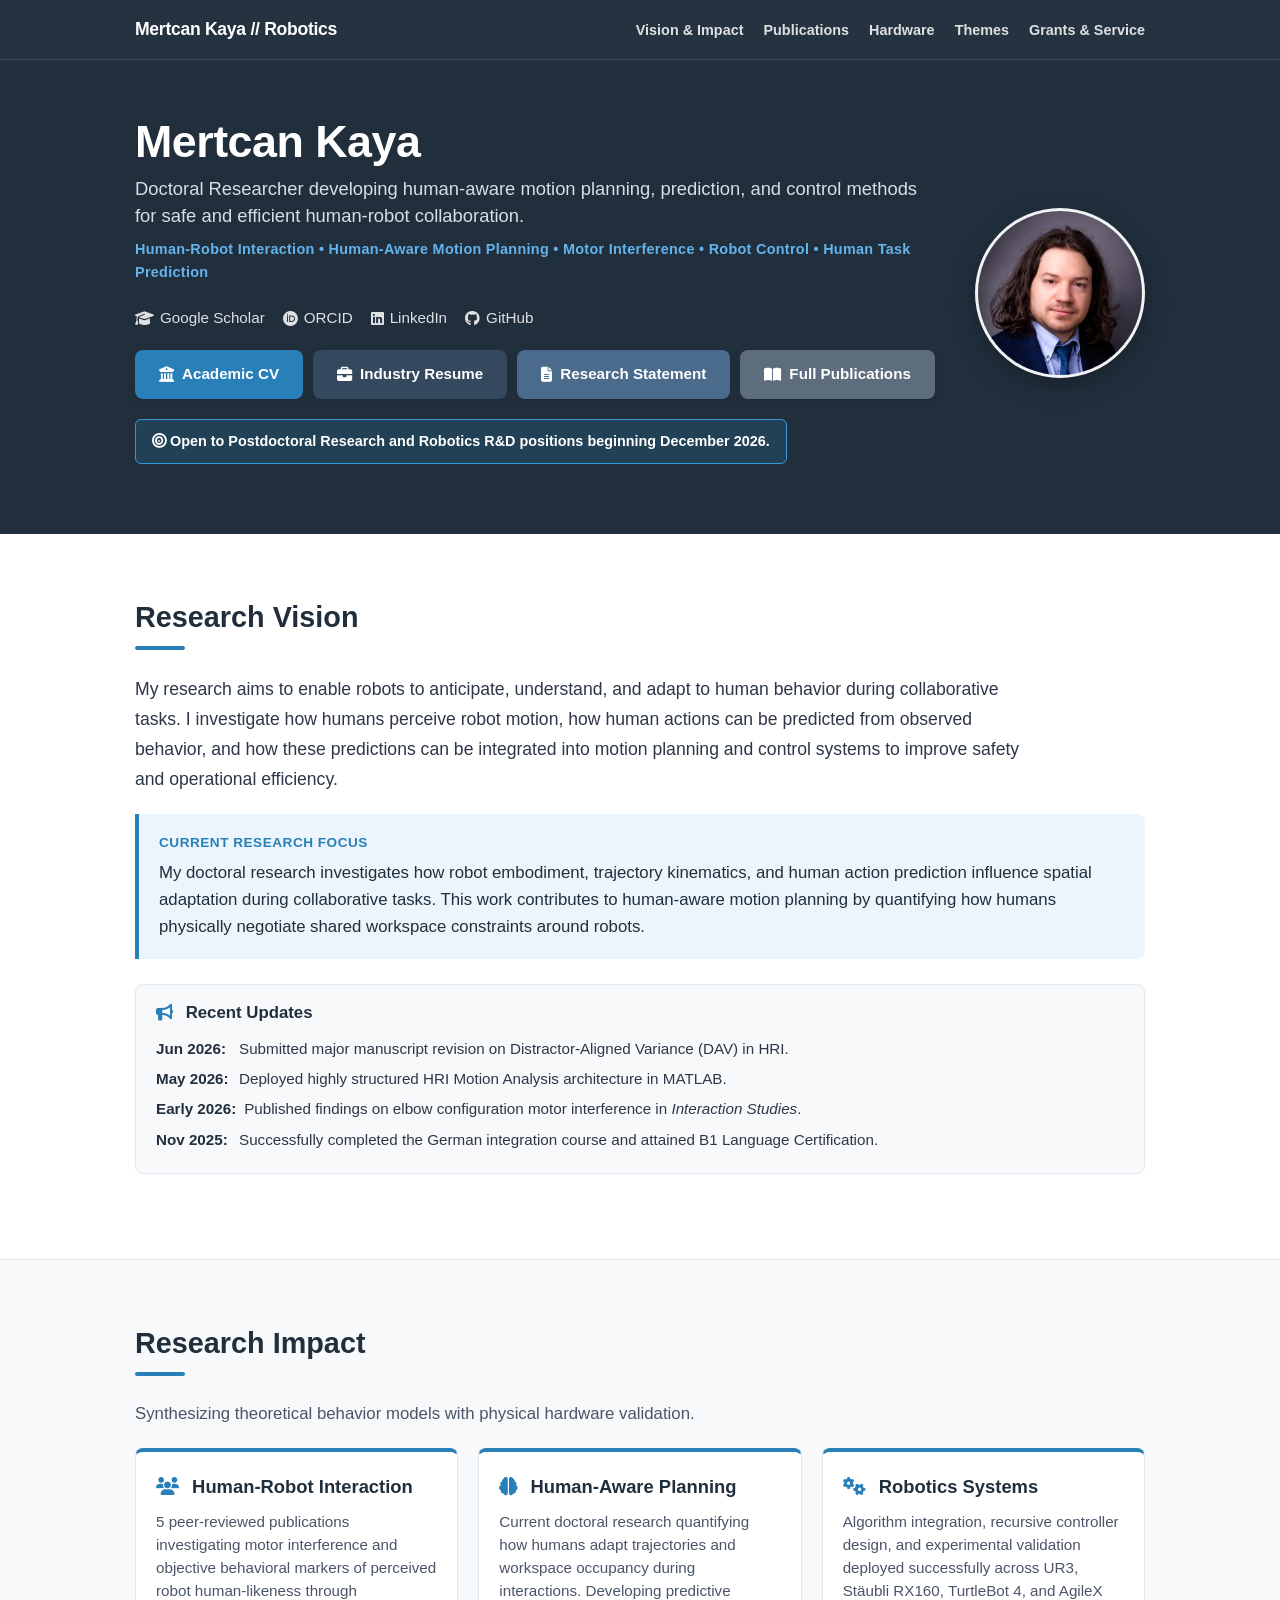
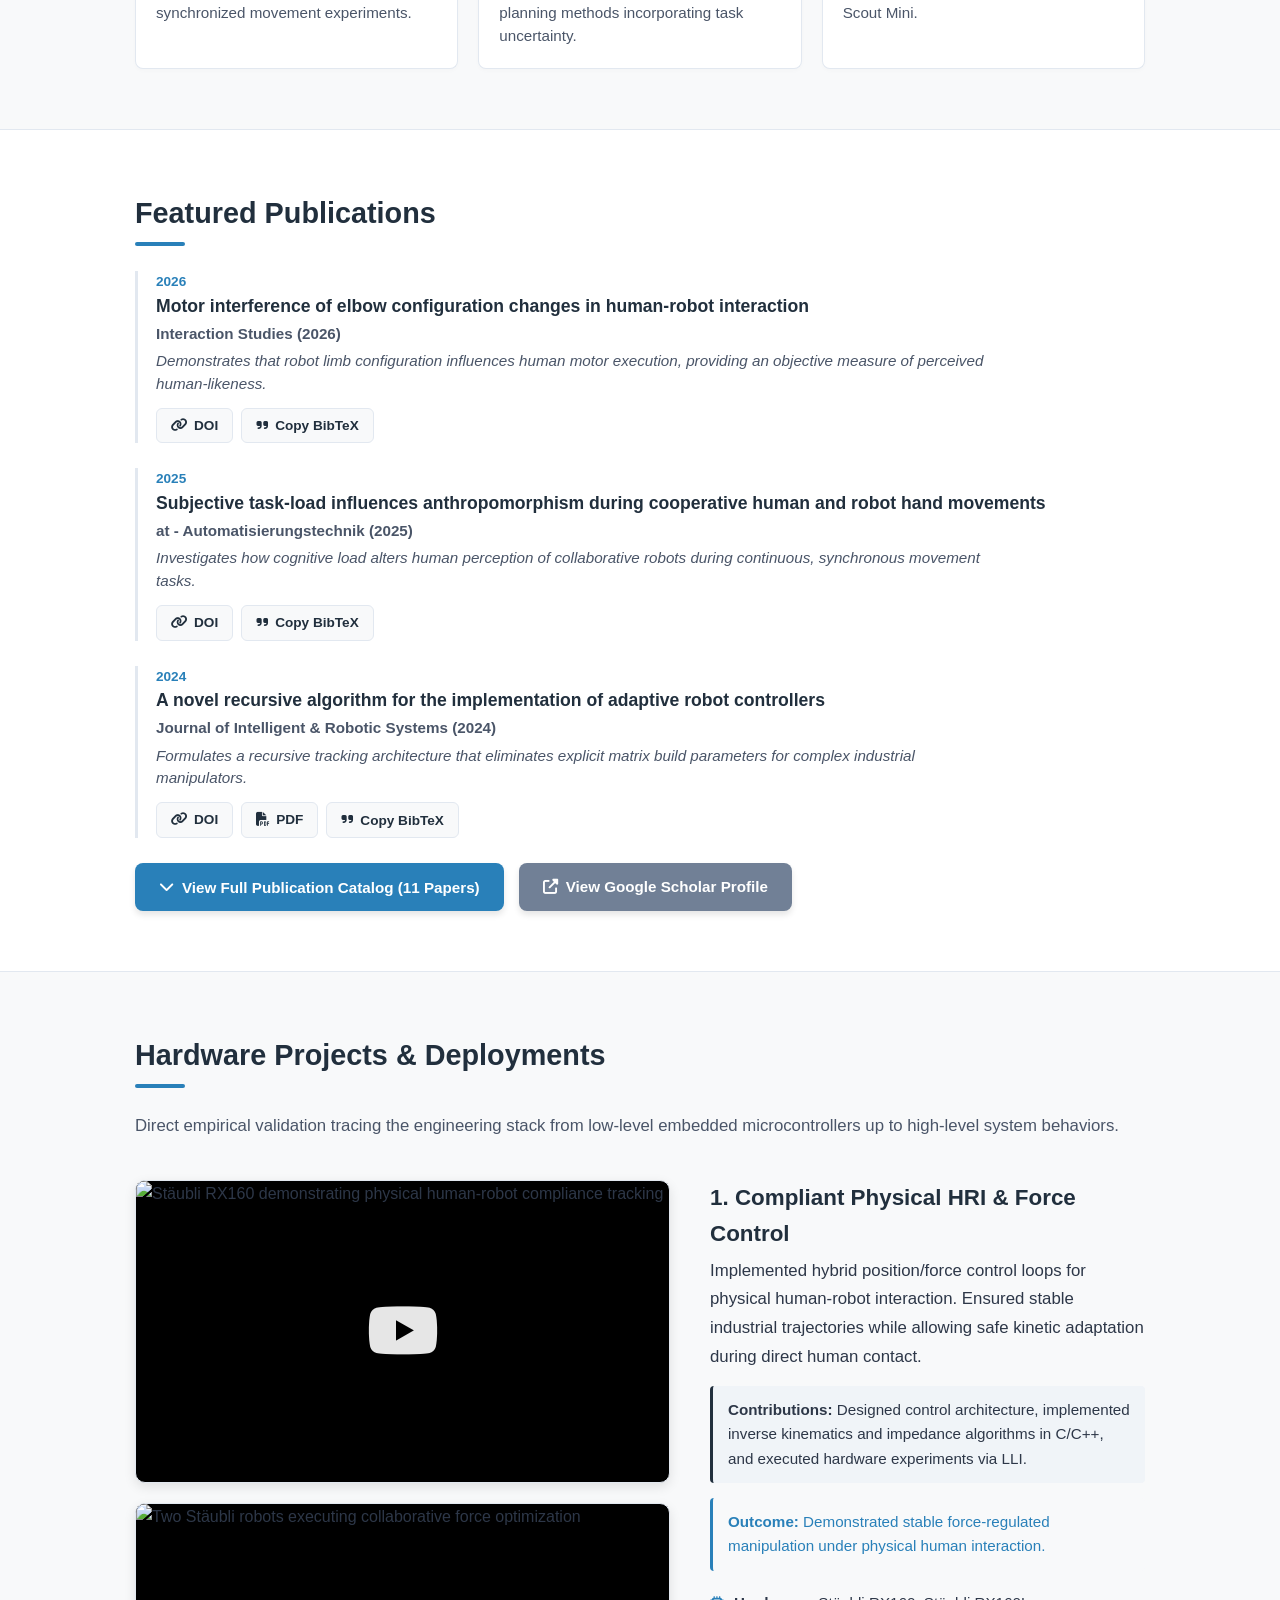
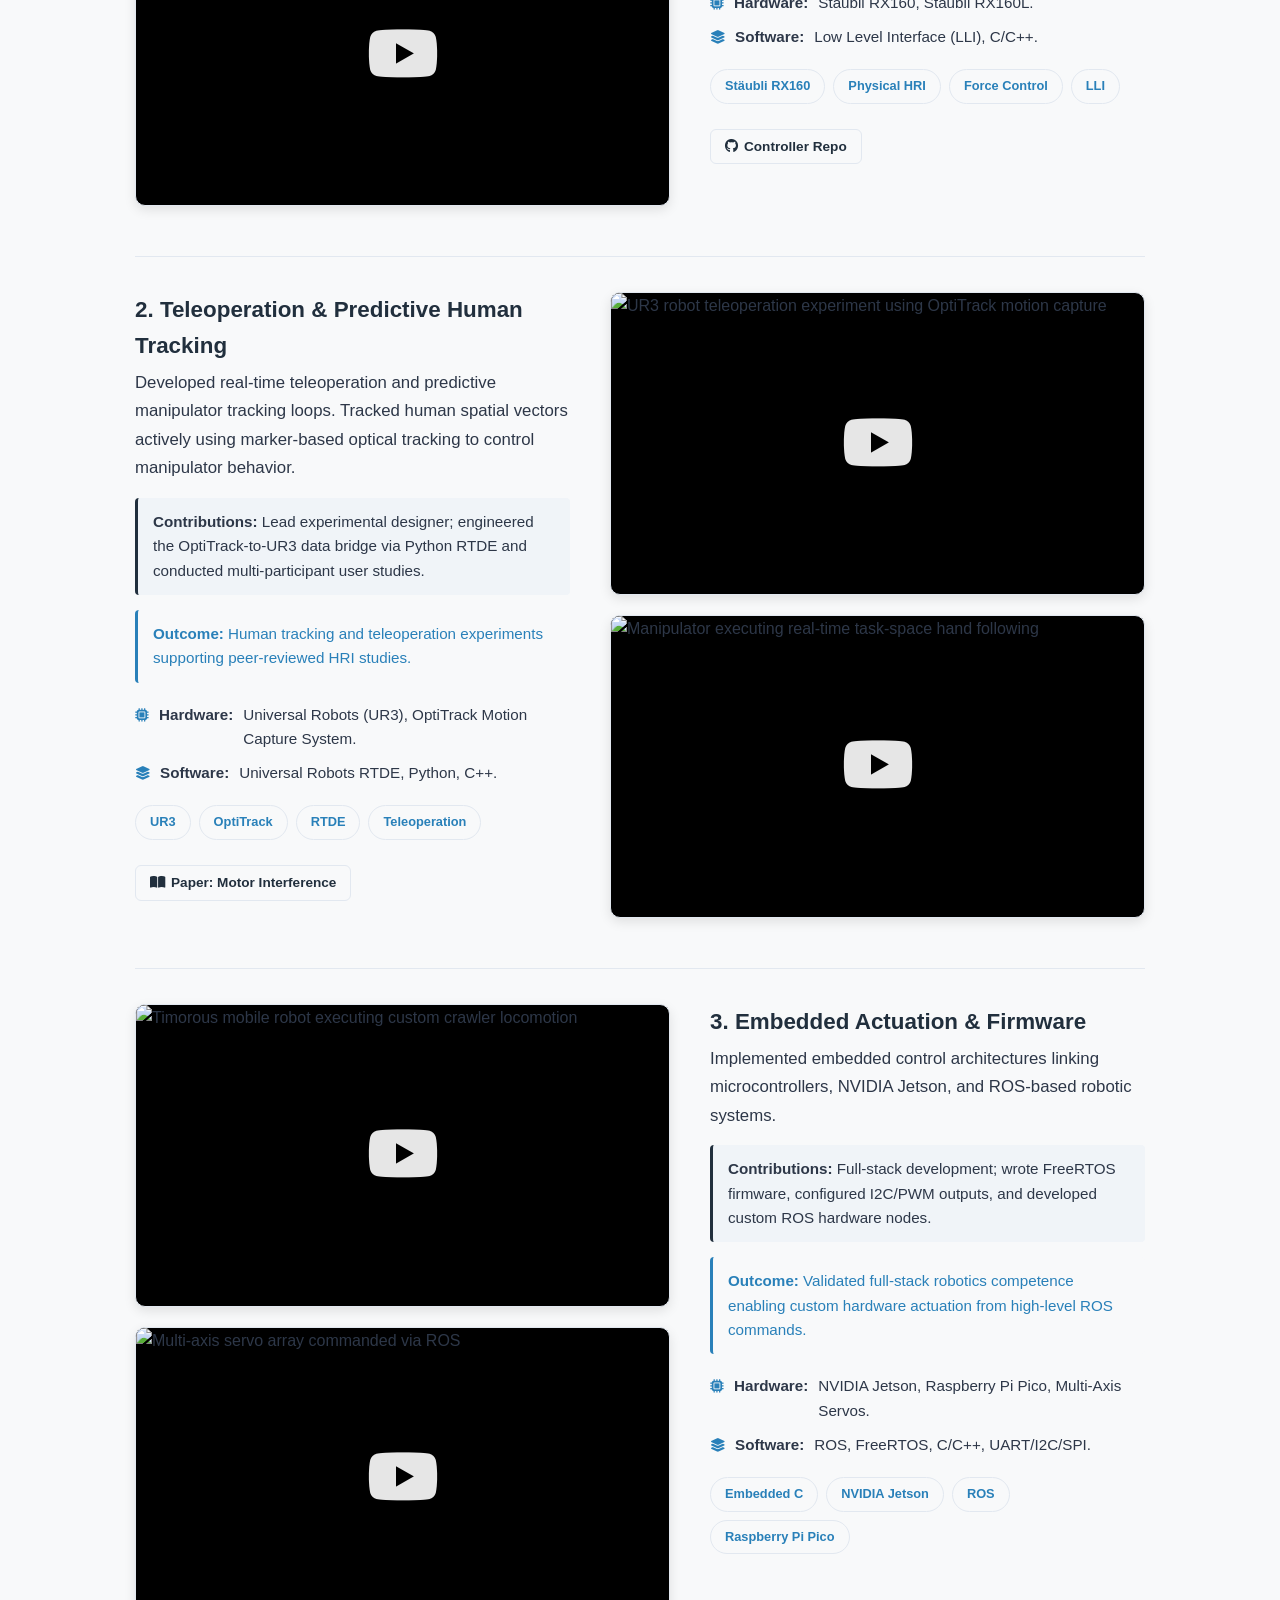
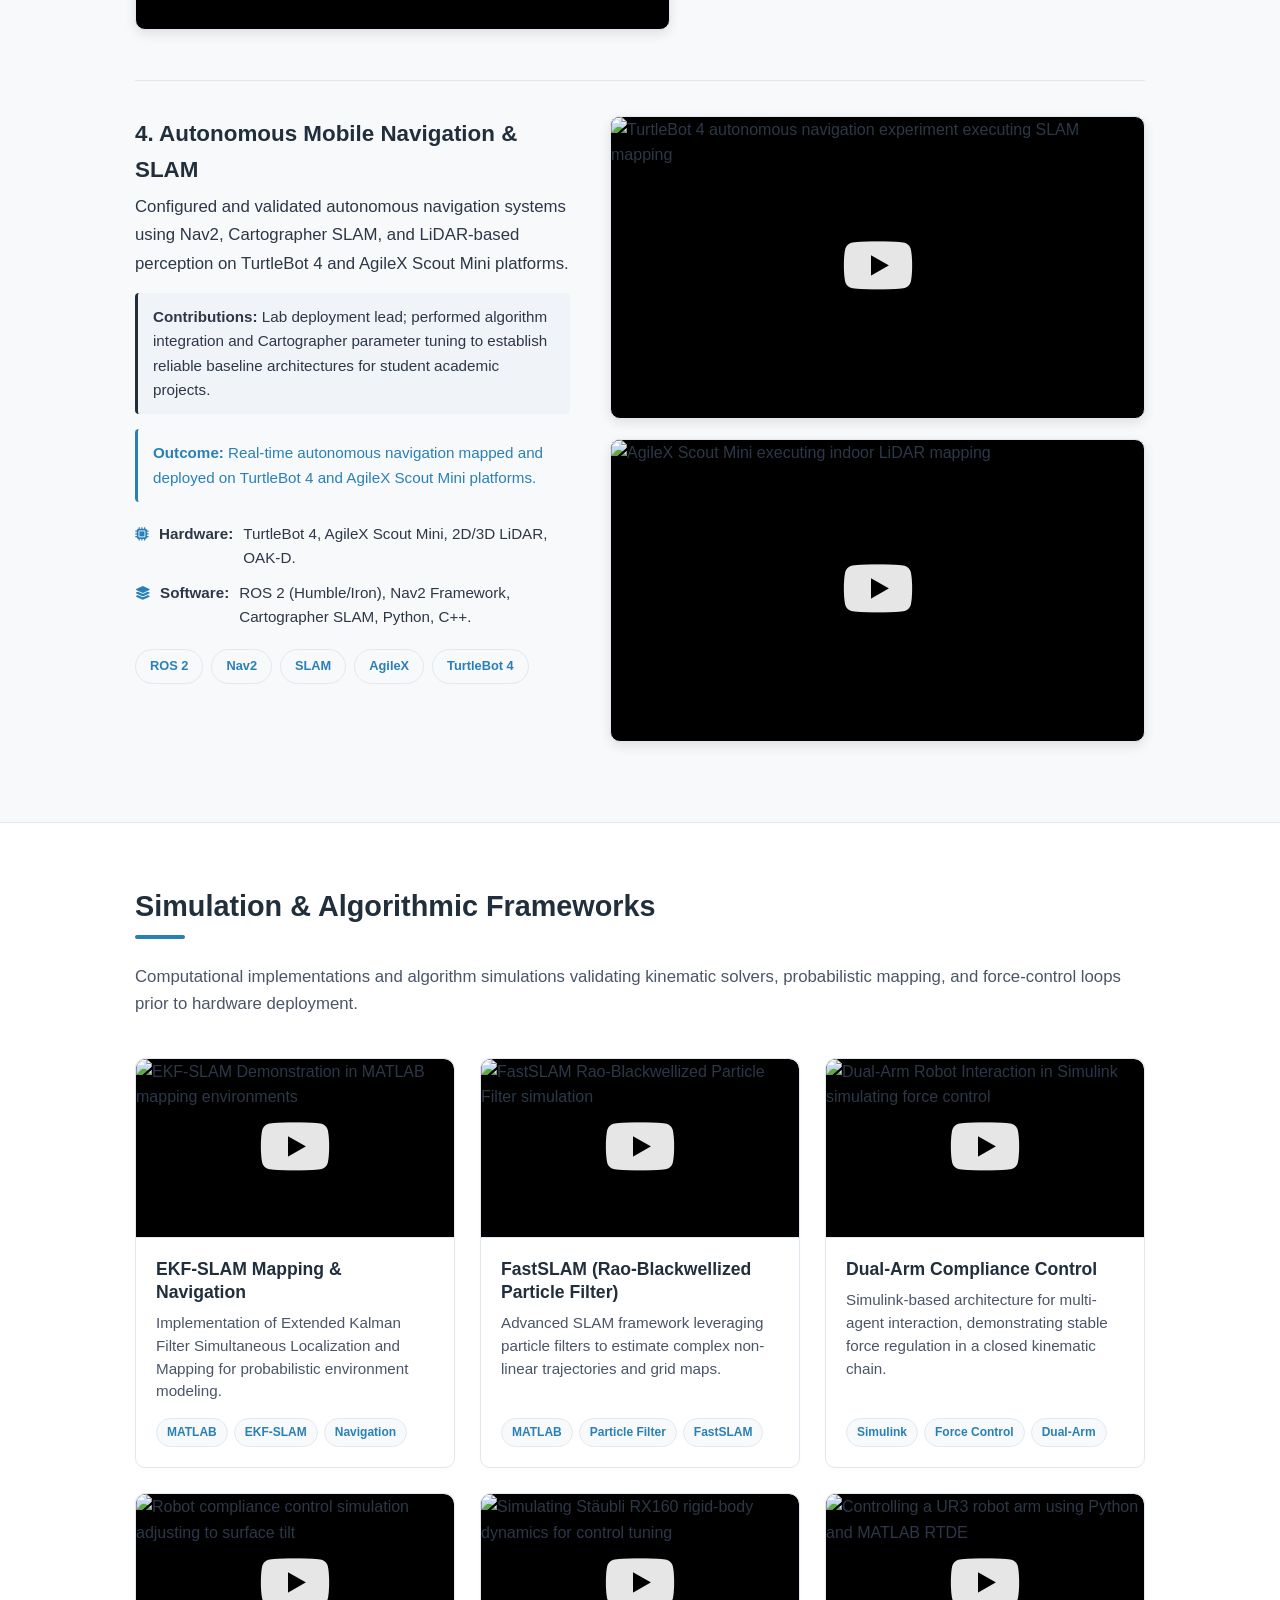
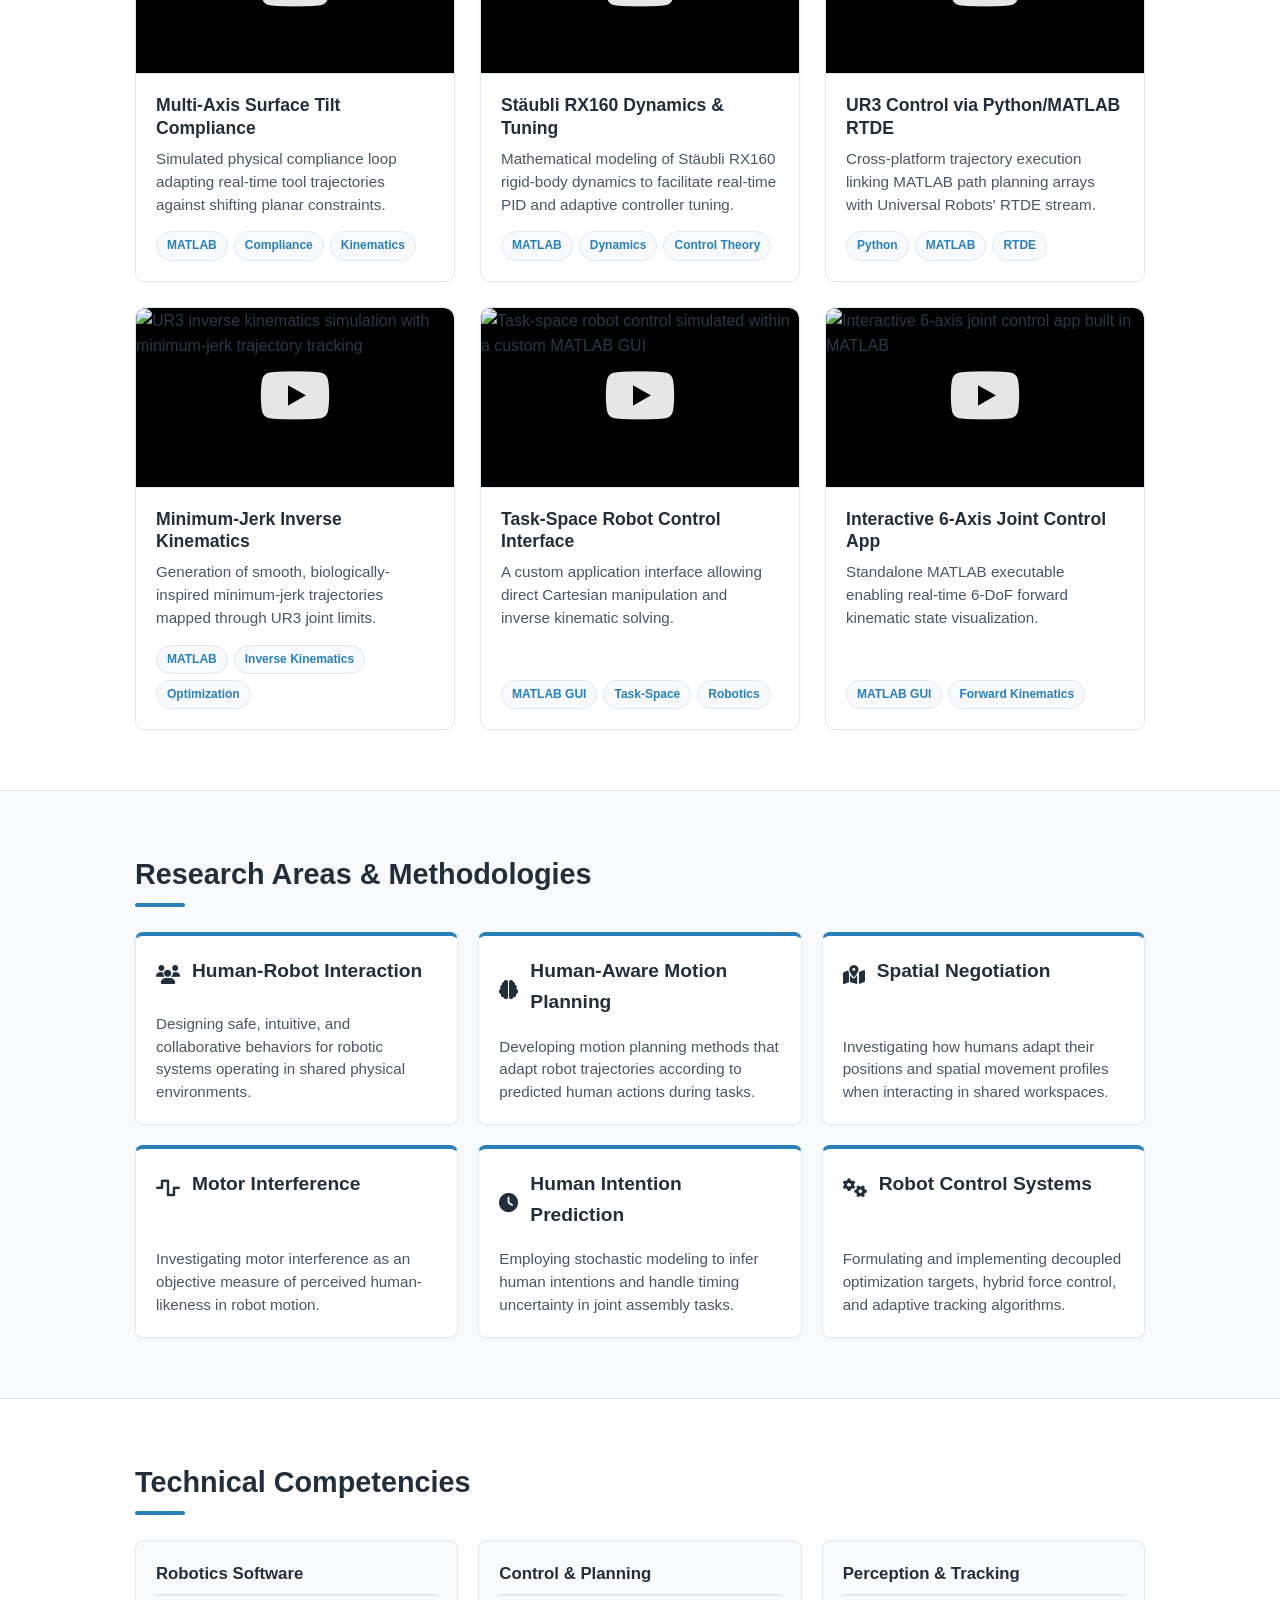
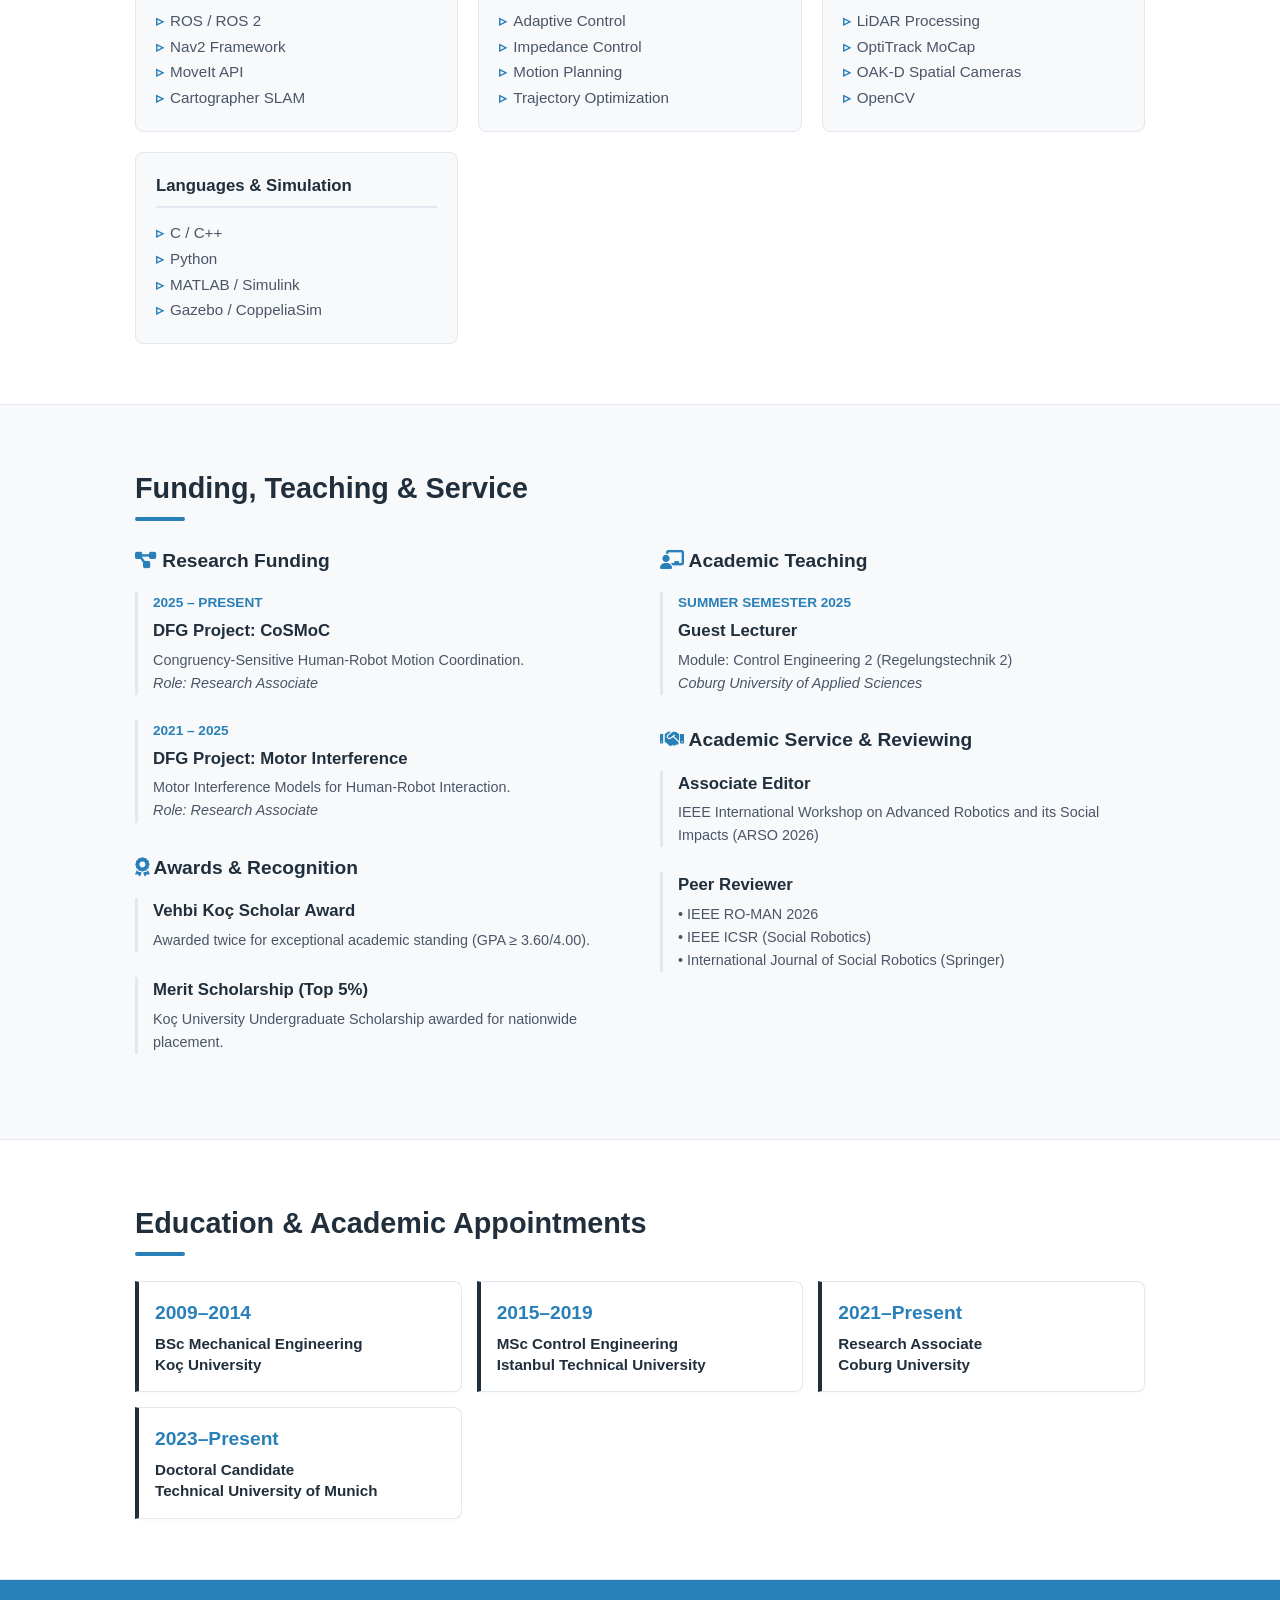
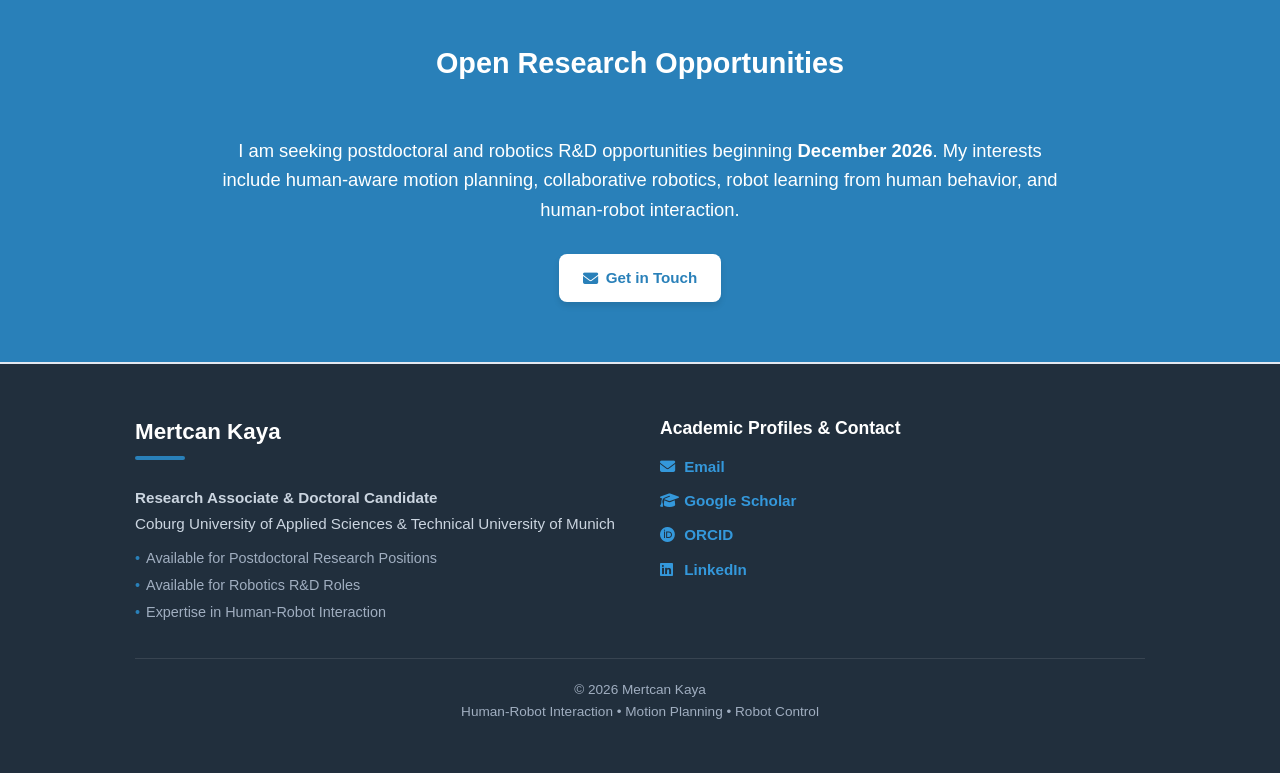
==== index.html @ 664bb94a "Clean up index.html by removing comments Removed unnecessary comments and improved clarity in the HT" ====
<!DOCTYPE html>
<html lang="en">
<head>
    <meta charset="UTF-8">
    <meta name="viewport" content="width=device-width, initial-scale=1.0">
    <title>Mertcan Kaya | Human-Robot Interaction & Robotics Researcher</title>
    
    <meta name="description" content="Mertcan Kaya - Doctoral Researcher specializing in human-aware motion planning, control systems, and Human-Robot Interaction (HRI).">
    <meta name="keywords" content="Human Robot Interaction, Human-Aware Motion Planning, Robotics, Motion Planning, Motor Interference, Robot Control, ROS, Human Task Prediction, NVIDIA Jetson">
    <meta name="author" content="Mertcan Kaya">
    <link rel="canonical" href="https://mertcan-kaya.github.io/">

    <meta property="og:type" content="website">
    <meta property="og:url" content="https://mertcan-kaya.github.io/">
    <meta property="og:title" content="Mertcan Kaya | Human-Robot Interaction & Robotics Researcher">
    <meta property="og:description" content="Doctoral Researcher developing human-aware motion planning, prediction, and control methods for safe and efficient human-robot collaboration.">
    <meta property="og:image" content="https://mertcan-kaya.github.io/profile.jpg">

    <script type="application/ld+json">
    {
      "@context": "https://schema.org",
      "@type": "Person",
      "name": "Mertcan Kaya",
      "jobTitle": "Research Associate & Doctoral Candidate",
      "worksFor": {
        "@type": "CollegeOrUniversity",
        "name": "Coburg University of Applied Sciences"
      },
      "alumniOf": [
        {
          "@type": "CollegeOrUniversity",
          "name": "Technical University of Munich"
        },
        {
          "@type": "CollegeOrUniversity",
          "name": "Istanbul Technical University"
        },
        {
          "@type": "CollegeOrUniversity",
          "name": "Koç University"
        }
      ],
      "knowsAbout": [
        "Human-Robot Interaction",
        "Motion Planning",
        "Robot Control",
        "ROS",
        "Human Intention Prediction",
        "Motor Interference",
        "Embedded Systems"
      ],
      "sameAs": [
        "https://scholar.google.com/citations?user=cU3jkSAAAAAJ",
        "https://orcid.org/0000-0002-3174-9394",
        "https://github.com/mertcan-kaya",
        "https://linkedin.com/in/mertcankaya/"
      ]
    }
    </script>

    <link rel="icon" href="data:image/svg+xml,<svg xmlns=%22http://www.w3.org/2000/svg%22 viewBox=%220 0 100 100%22><text y=%22.9em%22 font-size=%2280%22>🤖</text></svg>">
    <link rel="stylesheet" href="https://cdnjs.cloudflare.com/ajax/libs/font-awesome/6.4.0/css/all.min.css">
    
    <style>
        :root {
            --techslate: #212F3D;      
            --textgray: #2D3748;       
            --linkblue: #2980B9;       
            --lightbg: #F8F9FA;        
            --ytred: #CC0000;          
            --bordergray: #E2E8F0;     
        }

        * { box-sizing: border-box; margin: 0; padding: 0; }
        html { scroll-behavior: smooth; scroll-padding-top: 80px; }
        body { font-family: -apple-system, BlinkMacSystemFont, "Segoe UI", Roboto, Helvetica, Arial, sans-serif; color: var(--textgray); line-height: 1.6; background-color: #FFFFFF; padding-top: 60px; }
        a { color: var(--linkblue); text-decoration: none; transition: color 0.2s; }
        a:hover { color: var(--techslate); }

        /* --- Sticky Navigation & Mobile Menu --- */
        .navbar { position: fixed; top: 0; left: 0; width: 100%; height: 60px; background-color: rgba(33, 47, 61, 0.98); z-index: 1000; border-bottom: 1px solid rgba(255,255,255,0.1); }
        .nav-container { max-width: 1050px; margin: 0 auto; height: 100%; display: flex; justify-content: space-between; align-items: center; padding: 0 20px; }
        .nav-brand { color: #FFFFFF; font-weight: 700; font-size: 1.1rem; letter-spacing: -0.3px; transition: opacity 0.2s; }
        .nav-brand:hover { opacity: 0.8; }
        
        .nav-links { display: flex; gap: 20px; list-style: none; }
        .nav-links a { color: rgba(255,255,255,0.85); font-size: 0.9rem; font-weight: 600; }
        .nav-links a:hover { color: #FFFFFF; }
        .menu-toggle { display: none; color: #FFFFFF; font-size: 1.5rem; cursor: pointer; background: none; border: none; }
        
        /* --- Layout Containers --- */
        .container { max-width: 1050px; margin: 0 auto; padding: 0 20px; }
        section { padding: 60px 0; border-bottom: 1px solid var(--bordergray); }
        .bg-light { background-color: var(--lightbg); }

        /* --- Hero Section & Banner --- */
        header { background-color: var(--techslate); color: #FFFFFF; padding: 55px 0; }
        .hero-layout { display: flex; align-items: center; justify-content: space-between; gap: 40px; }
        .hero-text { flex: 1; }
        .hero-text h1 { font-size: 2.8rem; font-weight: 800; margin: 0 0 6px 0; letter-spacing: -0.5px; line-height: 1.2; }
        .hero-text .subtitle { font-size: 1.15rem; opacity: 0.95; margin: 0 0 8px 0; font-weight: 400; color: #E2E8F0; line-height: 1.5; }
        .keyword-strip { font-size: 0.9rem; color: #63B3ED; font-weight: 600; margin-bottom: 22px; letter-spacing: 0.3px; }
        
        .hero-photo-container { flex-shrink: 0; margin: 0; }
        .hero-photo { width: 170px; height: 170px; border-radius: 50%; object-fit: cover; border: 3px solid rgba(255, 255, 255, 0.25); box-shadow: 0 8px 24px rgba(0,0,0,0.3); background-color: #ECEFF1; }
        
        .social-links { display: flex; gap: 18px; flex-wrap: wrap; margin: 0 0 20px 0; }
        .social-links a { color: #FFFFFF; font-size: 0.95rem; display: inline-flex; align-items: center; gap: 6px; opacity: 0.85; transition: opacity 0.2s, transform 0.2s; }
        .social-links a:hover { opacity: 1; color: #3498DB; transform: translateY(-2px); }
        .cta-banner { background-color: rgba(41, 128, 185, 0.2); border: 1px solid #3498DB; color: #FFFFFF; padding: 10px 16px; border-radius: 6px; display: inline-block; font-weight: 600; font-size: 0.9rem; margin-bottom: 15px; }
        .btn-group { margin: 12px 0 20px 0; display: flex; gap: 10px; flex-wrap: wrap; }

        /* --- Section Headings --- */
        h2 { font-size: 1.8rem; color: var(--techslate); margin-bottom: 25px; position: relative; padding-bottom: 10px; font-weight: 800; }
        h2::after { content: ''; position: absolute; left: 0; bottom: 0; width: 50px; height: 4px; background-color: var(--linkblue); border-radius: 2px; }
        h3 { font-size: 1.2rem; color: var(--techslate); font-weight: 700; margin-bottom: 8px; }

        /* --- Research Vision & Impact --- */
        .vision-text { font-size: 1.1rem; color: var(--textgray); line-height: 1.7; margin-bottom: 20px; max-width: 900px; }
        .focus-block { background-color: #EBF5FB; border-left: 4px solid var(--linkblue); padding: 18px 20px; border-radius: 0 8px 8px 0; margin-bottom: 25px; font-size: 1.05rem; color: var(--techslate); line-height: 1.6; }
        .focus-block strong { color: var(--linkblue); font-weight: 800; display: block; margin-bottom: 6px; text-transform: uppercase; font-size: 0.85rem; letter-spacing: 0.5px; }
        
        .news-ticker { background-color: var(--lightbg); border: 1px solid var(--bordergray); padding: 15px 20px; border-radius: 8px; margin-bottom: 25px; }
        .news-ticker h3 { font-size: 1.05rem; margin-bottom: 10px; color: var(--techslate); }
        .news-ticker ul { list-style: none; font-size: 0.95rem; color: var(--textgray); }
        .news-ticker li { margin-bottom: 6px; display: flex; gap: 8px; }
        .news-ticker li strong { color: var(--techslate); min-width: 75px; flex-shrink: 0; }

        /* --- Impact Grid --- */
        .contrib-grid { display: grid; grid-template-columns: repeat(auto-fit, minmax(300px, 1fr)); gap: 20px; margin-top: 15px; }
        .contrib-card { background: #FFFFFF; border: 1px solid var(--bordergray); border-radius: 8px; padding: 20px; box-shadow: 0 2px 4px rgba(0,0,0,0.02); display: flex; flex-direction: column; border-top: 4px solid var(--linkblue); transition: transform 0.2s, box-shadow 0.2s; }
        .contrib-card:hover { transform: translateY(-4px); box-shadow: 0 8px 16px rgba(0,0,0,0.06); }
        .contrib-card h3 { font-size: 1.15rem; color: var(--techslate); font-weight: 700; margin-bottom: 10px; }
        .contrib-card p { font-size: 0.95rem; color: #4A5568; line-height: 1.5; }

        /* --- Publications --- */
        .pub-list { list-style: none; margin-bottom: 20px; }
        .pub-item { margin-bottom: 25px; padding-left: 18px; border-left: 3px solid var(--bordergray); transition: border-color 0.2s; }
        .pub-item:hover { border-left-color: var(--linkblue); }
        .pub-year { font-size: 0.85rem; color: var(--linkblue); font-weight: 700; margin-bottom: 2px; }
        .pub-title { font-weight: 700; font-size: 1.1rem; color: var(--techslate); margin-bottom: 4px; line-height: 1.3; }
        .pub-venue { font-size: 0.95rem; color: #4A5568; font-weight: 600; margin-bottom: 4px; }
        .pub-summary { font-size: 0.95rem; color: #4A5568; font-style: italic; margin-bottom: 12px; line-height: 1.5; max-width: 850px; }
        .pub-actions { display: flex; gap: 8px; flex-wrap: wrap; }
        @keyframes fadeInDown { from { opacity: 0; transform: translateY(-10px); } to { opacity: 1; transform: translateY(0); } }
        .drawer-anim { animation: fadeInDown 0.4s ease-out forwards; }

        /* --- Hardware Projects --- */
        .project-block { display: flex; flex-wrap: wrap; gap: 40px; margin-bottom: 35px; }
        .project-info { flex: 1 1 400px; }
        .project-media { flex: 1 1 500px; }
        .project-objective { font-size: 1.05rem; margin-bottom: 15px; color: var(--textgray); line-height: 1.7; }
        .project-role { font-size: 0.95rem; background-color: #F0F4F8; padding: 12px 15px; border-left: 3px solid var(--techslate); border-radius: 4px; margin-bottom: 15px; color: var(--textgray); }
        .project-outcome { font-size: 0.95rem; font-weight: 500; color: var(--linkblue); background-color: var(--lightbg); padding: 12px 15px; border-left: 3px solid var(--linkblue); border-radius: 4px; margin-bottom: 20px; }
        
        .spec-list { list-style: none; margin-bottom: 20px; }
        .spec-list li { font-size: 0.95rem; margin-bottom: 10px; display: flex; align-items: baseline; gap: 10px; }
        .spec-list li i { color: var(--linkblue); font-size: 0.85rem; padding-top: 4px; }
        .tech-tags { display: flex; flex-wrap: wrap; gap: 8px; margin-bottom: 25px; }
        .tech-tags span { background: var(--lightbg); color: var(--linkblue); font-size: 0.8rem; font-weight: 700; padding: 6px 14px; border-radius: 20px; border: 1px solid var(--bordergray); }

        .video-container { position: relative; padding-bottom: 56.25%; height: 0; overflow: hidden; background: #000; cursor: pointer; border-radius: 10px; box-shadow: 0 4px 12px rgba(0,0,0,0.1); border: 1px solid var(--bordergray); margin-bottom: 20px; transition: transform 0.2s, box-shadow 0.2s; }
        .video-container:hover { transform: translateY(-4px); box-shadow: 0 8px 24px rgba(0,0,0,0.15); }
        .video-container iframe, .video-container img { position: absolute; top: 0; left: 0; width: 100%; height: 100%; border: 0; object-fit: cover; }
        .play-overlay-btn { position: absolute; top: 50%; left: 50%; transform: translate(-50%, -50%); font-size: 4rem; color: rgba(255, 255, 255, 0.9); z-index: 2; pointer-events: none; text-shadow: 0 4px 12px rgba(0,0,0,0.4); transition: transform 0.2s, color 0.2s; }
        .video-container:hover .play-overlay-btn { color: var(--ytred); transform: translate(-50%, -50%) scale(1.1); }

        /* --- Sim Grid --- */
        .sim-grid { display: grid; grid-template-columns: repeat(auto-fit, minmax(300px, 1fr)); gap: 25px; margin-top: 20px; }
        .sim-card { background: #FFFFFF; border: 1px solid var(--bordergray); border-radius: 10px; overflow: hidden; box-shadow: 0 2px 4px rgba(0,0,0,0.02); display: flex; flex-direction: column; transition: transform 0.2s, box-shadow 0.2s; }
        .sim-card:hover { transform: translateY(-4px); box-shadow: 0 8px 16px rgba(0,0,0,0.06); }
        .sim-card .video-container { margin-bottom: 0; border-radius: 10px 10px 0 0; border: none; border-bottom: 1px solid var(--bordergray); box-shadow: none; }
        .sim-card .video-container iframe { border-radius: 10px 10px 0 0; }
        .sim-content { padding: 20px; flex-grow: 1; display: flex; flex-direction: column; }
        .sim-content h3 { font-size: 1.1rem; color: var(--techslate); margin-bottom: 8px; line-height: 1.3; font-weight: 700; }
        .sim-content p { font-size: 0.95rem; color: #4A5568; line-height: 1.5; margin-bottom: 15px; flex-grow: 1; }
        .sim-tags { display: flex; flex-wrap: wrap; gap: 6px; list-style: none; margin-top: auto; }
        .sim-tags li { background: var(--lightbg); color: var(--linkblue); font-size: 0.75rem; font-weight: 700; padding: 4px 10px; border-radius: 20px; border: 1px solid var(--bordergray); }

        /* --- Research Themes Grid --- */
        .repo-grid { display: grid; grid-template-columns: repeat(auto-fit, minmax(300px, 1fr)); gap: 20px; margin-top: 20px; }
        .repo-card { background: #FFFFFF; border: 1px solid var(--bordergray); border-radius: 8px; padding: 20px; box-shadow: 0 2px 4px rgba(0,0,0,0.02); display: flex; flex-direction: column; justify-content: space-between; border-top: 4px solid var(--linkblue); transition: transform 0.2s, box-shadow 0.2s; }
        .repo-card:hover { transform: translateY(-4px); box-shadow: 0 8px 16px rgba(0,0,0,0.06); }
        .repo-header { display: flex; align-items: center; gap: 12px; margin-bottom: 10px; }
        .repo-header i { font-size: 1.2rem; color: var(--techslate); }
        .repo-description { font-size: 0.95rem; color: #4A5568; line-height: 1.5; }

        /* --- Education & Appointments Timeline --- */
        .timeline-grid { display: grid; grid-template-columns: repeat(auto-fit, minmax(250px, 1fr)); gap: 15px; margin-top: 20px; }
        .timeline-card { background: #FFFFFF; border: 1px solid var(--bordergray); border-left: 4px solid var(--techslate); padding: 16px; border-radius: 0 8px 8px 0; box-shadow: 0 2px 4px rgba(0,0,0,0.02); transition: border-color 0.2s; }
        .timeline-card:hover { border-left-color: var(--linkblue); }
        .timeline-year { font-size: 1.2rem; font-weight: 800; color: var(--linkblue); margin-bottom: 4px; }
        .timeline-title { font-size: 0.95rem; font-weight: 600; color: var(--techslate); line-height: 1.4; }

        /* --- Technical Skills Matrix --- */
        .skills-grid { display: grid; grid-template-columns: repeat(auto-fit, minmax(240px, 1fr)); gap: 20px; margin-top: 20px; }
        .skills-category { background: var(--lightbg); padding: 20px; border-radius: 8px; border: 1px solid var(--bordergray); }
        .skills-category h3 { font-size: 1.05rem; color: var(--techslate); margin-bottom: 12px; border-bottom: 2px solid var(--bordergray); padding-bottom: 6px; }
        .skills-category ul { list-style: none; font-size: 0.95rem; color: #4A5568; line-height: 1.7; }
        .skills-category ul li::before { content: '▹'; color: var(--linkblue); margin-right: 6px; font-weight: bold; }

        /* --- Academic Block Elements (Funding/Awards) --- */
        .academic-block { margin-bottom: 25px; padding-left: 15px; border-left: 3px solid var(--bordergray); }
        .academic-block-title { font-weight: 700; color: var(--techslate); font-size: 1.05rem; }
        .academic-block-meta { font-size: 0.85rem; color: var(--linkblue); font-weight: 700; margin-bottom: 4px; text-transform: uppercase; }
        .academic-block-desc { font-size: 0.9rem; color: #4A5568; margin-top: 4px; }

        /* --- Buttons --- */
        .btn-small { font-size: 0.85rem; padding: 6px 14px; background: var(--lightbg); color: var(--techslate); border: 1px solid var(--bordergray); border-radius: 6px; font-weight: 600; cursor: pointer; transition: all 0.2s; display: inline-flex; align-items: center; gap: 6px; }
        .btn-small:hover { background: var(--bordergray); transform: translateY(-2px); box-shadow: 0 2px 4px rgba(0,0,0,0.05); }

        .btn { display: inline-flex; align-items: center; gap: 8px; padding: 12px 24px; background-color: var(--techslate); color: #FFFFFF; font-weight: 600; border-radius: 8px; font-size: 0.95rem; border: none; cursor: pointer; transition: all 0.2s; box-shadow: 0 4px 6px rgba(0,0,0,0.1); }
        .btn:hover { background-color: var(--linkblue); color: #FFFFFF; transform: translateY(-2px); box-shadow: 0 6px 12px rgba(0,0,0,0.15); }
        .btn-secondary { background-color: #718096; }

        /* --- Call to Action & Footer --- */
        #opportunities { background-color: var(--linkblue); color: #FFFFFF; text-align: center; padding: 60px 20px; }
        #opportunities h2 { color: #FFFFFF; font-weight: 800; }
        #opportunities h2::after { display: none; }
        
        footer { background: var(--techslate); padding: 50px 0; color: #FFFFFF; border-top: 1px solid var(--bordergray); }
        .contact-grid { display: grid; grid-template-columns: repeat(auto-fit, minmax(300px, 1fr)); gap: 40px; text-align: left; }
        .footer-text { font-size: 0.95rem; color: #CBD5E0; line-height: 1.7; }
        .footer-links a { color: #3498DB; display: block; margin-bottom: 10px; font-weight: 600; font-size: 0.95rem; transition: color 0.2s; }
        .footer-links a:hover { color: #FFFFFF; }
        .availability-list { list-style: none; margin-top: 10px; font-size: 0.9rem; color: #A0AEC0; }
        .availability-list li { margin-bottom: 4px; }
        .availability-list li::before { content: '•'; color: var(--linkblue); margin-right: 6px; }

        /* --- Responsive Viewport Logic --- */
        @media (max-width: 768px) {
            .hero-layout { flex-direction: column; text-align: center; gap: 25px; }
            .hero-photo-container { order: -1; } 
            .social-links, .btn-group { justify-content: center; }
            body { padding-top: 60px; }
            .menu-toggle { display: block; }
            .nav-links { display: none; flex-direction: column; position: absolute; top: 60px; left: 0; width: 100%; background-color: rgba(33, 47, 61, 0.98); padding: 15px 20px; gap: 15px; border-bottom: 1px solid rgba(255,255,255,0.1); box-shadow: 0 4px 12px rgba(0,0,0,0.1); }
            .nav-links.active { display: flex; }
            .pub-actions { justify-content: flex-start; }
        }
    </style>
</head>
<body>

    <nav class="navbar">
        <div class="nav-container">
            <div class="nav-brand">Mertcan Kaya // Robotics</div>
            <button class="menu-toggle" onclick="toggleMenu()" aria-label="Toggle navigation">
                <i class="fas fa-bars"></i>
            </button>
            <ul class="nav-links" id="navLinks">
                <li><a href="#vision" onclick="toggleMenu()">Vision & Impact</a></li>
                <li><a href="#publications" onclick="toggleMenu()">Publications</a></li>
                <li><a href="#demos" onclick="toggleMenu()">Hardware</a></li>
                <li><a href="#themes" onclick="toggleMenu()">Themes</a></li>
                <li><a href="#funding" onclick="toggleMenu()">Grants & Service</a></li>
            </ul>
        </div>
    </nav>

    <header>
        <div class="container">
            <div class="hero-layout">
                <div class="hero-text">
                    <h1>Mertcan Kaya</h1>
                    
                    <div class="subtitle">Doctoral Researcher developing human-aware motion planning, prediction, and control methods for safe and efficient human-robot collaboration.</div>
                    
                    <div class="keyword-strip">
                        Human-Robot Interaction &bull; Human-Aware Motion Planning &bull; Motor Interference &bull; Robot Control &bull; Human Task Prediction
                    </div>
                    
                    <div class="social-links">
                        <a href="https://scholar.google.com/citations?user=cU3jkSAAAAAJ" target="_blank" rel="noopener noreferrer"><i class="fas fa-graduation-cap"></i> Google Scholar</a>
                        <a href="https://orcid.org/0000-0002-3174-9394" target="_blank" rel="noopener noreferrer"><i class="fab fa-orcid"></i> ORCID</a>
                        <a href="https://linkedin.com/in/mertcankaya/" target="_blank" rel="noopener noreferrer"><i class="fab fa-linkedin"></i> LinkedIn</a>
                        <a href="https://github.com/mertcan-kaya" target="_blank" rel="noopener noreferrer"><i class="fab fa-github"></i> GitHub</a>
                    </div>

                    <div class="btn-group">
                        <a href="Mertcan_Kaya_Academic_CV.pdf" class="btn" style="background-color: var(--linkblue);" download><i class="fas fa-university"></i> Academic CV</a>
                        <a href="Mertcan_Kaya_Industry_Resume.pdf" class="btn btn-secondary" style="background-color: #34495E;" download><i class="fas fa-briefcase"></i> Industry Resume</a>
                        <a href="Mertcan_Kaya_Research_Statement.pdf" class="btn btn-secondary" style="background-color: #4A6B8C;" download><i class="fas fa-file-alt"></i> Research Statement</a>
                        <a href="Mertcan_Kaya_Complete_Publications.pdf" class="btn btn-secondary" style="background-color: #5D6D7E;" download><i class="fas fa-book-open"></i> Full Publications</a>
                    </div>

                    <div class="cta-banner">
                        <i class="fas fa-bullseye"></i> Open to Postdoctoral Research and Robotics R&D positions beginning December 2026.
                    </div>
                </div>
                <div class="hero-photo-container">
                    <img src="profile.jpg" alt="Headshot of Mertcan Kaya" class="hero-photo">
                </div>
            </div>
        </div>
    </header>

    <section id="vision">
        <div class="container">
            <h2>Research Vision</h2>
            <p class="vision-text">
                My research aims to enable robots to anticipate, understand, and adapt to human behavior during collaborative tasks. I investigate how humans perceive robot motion, how human actions can be predicted from observed behavior, and how these predictions can be integrated into motion planning and control systems to improve safety and operational efficiency.
            </p>

            <div class="focus-block">
                <strong>Current Research Focus</strong>
                My doctoral research investigates how robot embodiment, trajectory kinematics, and human action prediction influence spatial adaptation during collaborative tasks. This work contributes to human-aware motion planning by quantifying how humans physically negotiate shared workspace constraints around robots.
            </div>

            <div class="news-ticker">
                <h3><i class="fas fa-bullhorn" style="color: var(--linkblue); margin-right: 8px;"></i> Recent Updates</h3>
                <ul>
                    <li><strong>Jun 2026:</strong> <span>Submitted major manuscript revision on Distractor-Aligned Variance (DAV) in HRI.</span></li>
                    <li><strong>May 2026:</strong> <span>Deployed highly structured HRI Motion Analysis architecture in MATLAB.</span></li>
                    <li><strong>Early 2026:</strong> <span>Published findings on elbow configuration motor interference in <em>Interaction Studies</em>.</span></li>
                    <li><strong>Nov 2025:</strong> <span>Successfully completed the German integration course and attained B1 Language Certification.</span></li>
                </ul>
            </div>
        </div>
    </section>

    <section id="impact" class="bg-light">
        <div class="container">
            <h2>Research Impact</h2>
            <p style="font-size: 1.05rem; color: #4A5568; margin-bottom: 20px;">Synthesizing theoretical behavior models with physical hardware validation.</p>
            
            <div class="contrib-grid">
                <div class="contrib-card">
                    <h3><i class="fas fa-users" style="color: var(--linkblue); margin-right: 8px;"></i> Human-Robot Interaction</h3>
                    <p>5 peer-reviewed publications investigating motor interference and objective behavioral markers of perceived robot human-likeness through synchronized movement experiments.</p>
                </div>
                <div class="contrib-card">
                    <h3><i class="fas fa-brain" style="color: var(--linkblue); margin-right: 8px;"></i> Human-Aware Planning</h3>
                    <p>Current doctoral research quantifying how humans adapt trajectories and workspace occupancy during interactions. Developing predictive planning methods incorporating task uncertainty.</p>
                </div>
                <div class="contrib-card">
                    <h3><i class="fas fa-cogs" style="color: var(--linkblue); margin-right: 8px;"></i> Robotics Systems</h3>
                    <p>Algorithm integration, recursive controller design, and experimental validation deployed successfully across UR3, Stäubli RX160, TurtleBot 4, and AgileX Scout Mini.</p>
                </div>
            </div>
        </div>
    </section>

    <section id="publications">
        <div class="container">
            <h2>Featured Publications</h2>
            
            <ul class="pub-list">
                <li class="pub-item">
                    <div class="pub-year">2026</div>
                    <div class="pub-title">Motor interference of elbow configuration changes in human-robot interaction</div>
                    <div class="pub-venue">Interaction Studies (2026)</div>
                    <p class="pub-summary">Demonstrates that robot limb configuration influences human motor execution, providing an objective measure of perceived human-likeness.</p>
                    <div class="pub-actions">
                        <a href="https://doi.org/10.1075/is.25026.kay" target="_blank" rel="noopener noreferrer" class="btn-small"><i class="fas fa-link"></i> DOI</a>
                        <button class="btn-small" onclick="copyBibtex(this)" data-bibtex="@article{kaya2026motor, title={Motor interference of elbow configuration changes in human-robot interaction}, author={Kaya, Mertcan and Becker, K. and Greve, J. and Keller, J. and Meserle, M. and Först, C. and Siegel, R. and Stelzer, J. and Kühnlenz, Kolja}, journal={Interaction Studies}, volume={26}, number={1}, pages={130--149}, year={2026}, publisher={John Benjamins} }"><i class="fas fa-quote-right"></i> Copy BibTeX</button>
                    </div>
                </li>
                <li class="pub-item">
                    <div class="pub-year">2025</div>
                    <div class="pub-title">Subjective task-load influences anthropomorphism during cooperative human and robot hand movements</div>
                    <div class="pub-venue">at - Automatisierungstechnik (2025)</div>
                    <p class="pub-summary">Investigates how cognitive load alters human perception of collaborative robots during continuous, synchronous movement tasks.</p>
                    <div class="pub-actions">
                        <a href="https://doi.org/10.1515/auto-2024-0031" target="_blank" rel="noopener noreferrer" class="btn-small"><i class="fas fa-link"></i> DOI</a>
                        <button class="btn-small" onclick="copyBibtex(this)" data-bibtex="@article{kaya2025subjective, title={Subjective task-load influences anthropomorphism during cooperative human and robot hand movements}, author={Kaya, Mertcan and Kühnlenz, Kolja}, journal={at-Automatisierungstechnik}, volume={73}, number={1}, pages={22--28}, year={2025}, publisher={De Gruyter} }"><i class="fas fa-quote-right"></i> Copy BibTeX</button>
                    </div>
                </li>
                <li class="pub-item">
                    <div class="pub-year">2024</div>
                    <div class="pub-title">A novel recursive algorithm for the implementation of adaptive robot controllers</div>
                    <div class="pub-venue">Journal of Intelligent & Robotic Systems (2024)</div>
                    <p class="pub-summary">Formulates a recursive tracking architecture that eliminates explicit matrix build parameters for complex industrial manipulators.</p>
                    <div class="pub-actions">
                        <a href="https://doi.org/10.1007/s10846-024-02135-x" target="_blank" rel="noopener noreferrer" class="btn-small"><i class="fas fa-link"></i> DOI</a>
                        <a href="https://rdcu.be/dPJo1" target="_blank" rel="noopener noreferrer" class="btn-small"><i class="fas fa-file-pdf"></i> PDF</a>
                        <button class="btn-small" onclick="copyBibtex(this)" data-bibtex="@article{kaya2024novel, title={A novel recursive algorithm for the implementation of adaptive robot controllers}, author={Kaya, Mertcan and Akbulut, M. A. and Bayraktaroglu, Z. Y. and Kühnlenz, Kolja}, journal={Journal of Intelligent \& Robotic Systems}, volume={110}, number={3}, pages={115}, year={2024}, publisher={Springer} }"><i class="fas fa-quote-right"></i> Copy BibTeX</button>
                    </div>
                </li>
            </ul>

            <div id="extended-pubs" style="display: none; padding-top: 10px; border-top: 1px dashed var(--bordergray);">
                
                <h3 style="font-size: 1.15rem; margin: 25px 0 15px 0; color: var(--techslate);">Peer-Reviewed Conference Proceedings</h3>
                <ul class="pub-list">
                    <li class="pub-item">
                        <div class="pub-year">2025</div>
                        <div class="pub-title">Towards motor interference of limb configuration changes — A potential measure for human-likeness of robots</div>
                        <div class="pub-venue">Artificial Intelligence in HCI. HCII 2025</div>
                        <div class="pub-actions">
                            <a href="https://doi.org/10.1007/978-3-031-93429-2_9" target="_blank" rel="noopener noreferrer" class="btn-small"><i class="fas fa-link"></i> DOI</a>
                        </div>
                    </li>
                    <li class="pub-item">
                        <div class="pub-year">2024</div>
                        <div class="pub-title">Explorative study on motor interference during synchronous human and robot arm movements under varied presence of a robot head</div>
                        <div class="pub-venue">IEEE International Conference on Robotics and Biomimetics (ROBIO)</div>
                        <div class="pub-actions">
                            <a href="https://doi.org/10.1109/ROBIO64047.2024.10907577" target="_blank" rel="noopener noreferrer" class="btn-small"><i class="fas fa-link"></i> DOI</a>
                        </div>
                    </li>
                    <li class="pub-item">
                        <div class="pub-year">2023</div>
                        <div class="pub-title">Towards prediction of motor interference during synchronous human-robot arm movements using subjective ratings of anthropomorphism</div>
                        <div class="pub-venue">IEEE International Conference on Robot and Human Interactive Communication (RO-MAN)</div>
                        <div class="pub-actions">
                            <a href="https://doi.org/10.1109/RO-MAN57019.2023.10309618" target="_blank" rel="noopener noreferrer" class="btn-small"><i class="fas fa-link"></i> DOI</a>
                        </div>
                    </li>
                    <li class="pub-item">
                        <div class="pub-year">2022</div>
                        <div class="pub-title">Motor interference of incongruent hand motions in HRI depends on movement velocity</div>
                        <div class="pub-venue">Social Robotics. ICSR 2022</div>
                        <div class="pub-actions">
                            <a href="https://doi.org/10.1007/978-3-031-24667-8_30" target="_blank" rel="noopener noreferrer" class="btn-small"><i class="fas fa-link"></i> DOI</a>
                        </div>
                    </li>
                    <li class="pub-item">
                        <div class="pub-year">2018</div>
                        <div class="pub-title">İşbirlikçi robot uygulamaları için hibrit konum/kuvvet kontrolü</div>
                        <div class="pub-venue">TOK2018 Otomatik Kontrol Ulusal Toplantısı</div>
                        <div class="pub-actions">
                            <a href="https://www.researchgate.net/publication/327819785_Isbirlikci_Robot_Uygulamalari_icin_Hibrit_KonumKuvvet_Kontrolu" target="_blank" rel="noopener noreferrer" class="btn-small"><i class="fas fa-external-link-alt"></i> ResearchGate</a>
                        </div>
                    </li>
                    <li class="pub-item">
                        <div class="pub-year">2018</div>
                        <div class="pub-title">6-eksenli endüstriyel manipülatörün eklem sürtünmelerinin tanılanması</div>
                        <div class="pub-venue">TOK2018 Otomatik Kontrol Ulusal Toplantısı</div>
                        <div class="pub-actions">
                            <a href="https://www.researchgate.net/publication/327821137_6-eksenli_Endustriyel_Manipulatorun_Eklem_Surtunmelerinin_Tanilanmasi" target="_blank" rel="noopener noreferrer" class="btn-small"><i class="fas fa-external-link-alt"></i> ResearchGate</a>
                        </div>
                    </li>
                </ul>

                <h3 style="font-size: 1.15rem; margin: 25px 0 15px 0; color: var(--techslate);">Preprints & Manuscripts Under Review</h3>
                <ul class="pub-list">
                    <li class="pub-item">
                        <div class="pub-year">2026</div>
                        <div class="pub-title">Disentangling Hardware Embodiment and Trajectory Kinematics During Human-Robot Spatial Negotiation</div>
                        <div class="pub-venue">Under Review: Advanced Robotics Research</div>
                        <div class="pub-actions">
                            <a href="https://doi.org/10.5281/zenodo.20611666" target="_blank" rel="noopener noreferrer" class="btn-small"><i class="fas fa-link"></i> Preprint DOI</a>
                        </div>
                    </li>
                    <li class="pub-item">
                        <div class="pub-year">2026</div>
                        <div class="pub-title">The Geometry of Interference: Quantifying Spatial Leakage and Biomechanical Adaptation During Human-Robot Collaboration</div>
                        <div class="pub-venue">Preprint Archive</div>
                        <div class="pub-actions">
                            <a href="https://doi.org/10.5281/zenodo.20609858" target="_blank" rel="noopener noreferrer" class="btn-small"><i class="fas fa-link"></i> Preprint DOI</a>
                        </div>
                    </li>
                </ul>
            </div>

            <div style="margin-top: 25px; display: flex; gap: 15px; flex-wrap: wrap;">
                <button id="togglePubBtn" onclick="togglePublications()" class="btn" style="background-color: var(--linkblue);">
                    <i class="fas fa-chevron-down"></i> View Full Publication Catalog (11 Papers)
                </button>
                <a href="https://scholar.google.com/citations?user=cU3jkSAAAAAJ" target="_blank" rel="noopener noreferrer" class="btn btn-secondary">
                    <i class="fas fa-external-link-alt"></i> View Google Scholar Profile
                </a>
            </div>
        </div>
    </section>

    <section id="demos" class="bg-light">
        <div class="container">
            <h2>Hardware Projects & Deployments</h2>
            <p style="margin-bottom: 40px; font-size: 1.05rem; color: #4A5568;">Direct empirical validation tracing the engineering stack from low-level embedded microcontrollers up to high-level system behaviors.</p>
            
            <div class="project-block" style="border-bottom: 1px solid var(--bordergray); padding-bottom: 30px;">
                <div class="project-media">
                    <div class="video-container" onclick="injectActiveStream(this, 'B89a4sofGeU')">
                        <img src="https://img.youtube.com/vi/B89a4sofGeU/maxresdefault.jpg" alt="Stäubli RX160 demonstrating physical human-robot compliance tracking">
                        <div class="play-overlay-btn"><i class="fab fa-youtube"></i></div>
                    </div>
                    <div class="video-container" onclick="injectActiveStream(this, 'FfO-nDWP9zw')">
                        <img src="https://img.youtube.com/vi/FfO-nDWP9zw/maxresdefault.jpg" alt="Two Stäubli robots executing collaborative force optimization">
                        <div class="play-overlay-btn"><i class="fab fa-youtube"></i></div>
                    </div>
                </div>

                <div class="project-info">
                    <h3 style="font-size: 1.4rem; border:none; margin-bottom: 5px;">1. Compliant Physical HRI & Force Control</h3>
                    <p class="project-objective">
                        Implemented hybrid position/force control loops for physical human-robot interaction. Ensured stable industrial trajectories while allowing safe kinetic adaptation during direct human contact.
                    </p>
                    <div class="project-role">
                        <strong>Contributions:</strong> Designed control architecture, implemented inverse kinematics and impedance algorithms in C/C++, and executed hardware experiments via LLI.
                    </div>
                    <div class="project-outcome">
                        <strong>Outcome:</strong> Demonstrated stable force-regulated manipulation under physical human interaction.
                    </div>
                    
                    <ul class="spec-list">
                        <li><i class="fas fa-microchip"></i> <strong>Hardware:</strong> Stäubli RX160, Stäubli RX160L.</li>
                        <li><i class="fas fa-layer-group"></i> <strong>Software:</strong> Low Level Interface (LLI), C/C++.</li>
                    </ul>

                    <div class="tech-tags">
                        <span>Stäubli RX160</span><span>Physical HRI</span><span>Force Control</span><span>LLI</span>
                    </div>

                    <div class="project-actions">
                        <a href="https://github.com/mertcan-kaya/adaptive-newton-euler-algorithm-simulation" target="_blank" rel="noopener noreferrer" class="btn-small"><i class="fab fa-github"></i> Controller Repo</a>
                    </div>
                </div>
            </div>

            <div class="project-block" style="border-bottom: 1px solid var(--bordergray); padding-bottom: 30px;">
                <div class="project-info">
                    <h3 style="font-size: 1.4rem; border:none; margin-bottom: 5px;">2. Teleoperation & Predictive Human Tracking</h3>
                    <p class="project-objective">
                        Developed real-time teleoperation and predictive manipulator tracking loops. Tracked human spatial vectors actively using marker-based optical tracking to control manipulator behavior.
                    </p>
                    <div class="project-role">
                        <strong>Contributions:</strong> Lead experimental designer; engineered the OptiTrack-to-UR3 data bridge via Python RTDE and conducted multi-participant user studies.
                    </div>
                    <div class="project-outcome">
                        <strong>Outcome:</strong> Human tracking and teleoperation experiments supporting peer-reviewed HRI studies.
                    </div>
                    
                    <ul class="spec-list">
                        <li><i class="fas fa-microchip"></i> <strong>Hardware:</strong> Universal Robots (UR3), OptiTrack Motion Capture System.</li>
                        <li><i class="fas fa-layer-group"></i> <strong>Software:</strong> Universal Robots RTDE, Python, C++.</li>
                    </ul>

                    <div class="tech-tags">
                        <span>UR3</span><span>OptiTrack</span><span>RTDE</span><span>Teleoperation</span>
                    </div>

                    <div class="project-actions">
                        <a href="https://doi.org/10.1075/is.25026.kay" target="_blank" rel="noopener noreferrer" class="btn-small"><i class="fas fa-book-open"></i> Paper: Motor Interference</a>
                    </div>
                </div>

                <div class="project-media">
                    <div class="video-container" onclick="injectActiveStream(this, 'aLx3pHwVC0A')">
                        <img src="https://img.youtube.com/vi/aLx3pHwVC0A/maxresdefault.jpg" alt="UR3 robot teleoperation experiment using OptiTrack motion capture">
                        <div class="play-overlay-btn"><i class="fab fa-youtube"></i></div>
                    </div>
                    <div class="video-container" onclick="injectActiveStream(this, 'zUnmRKnR9GQ')">
                        <img src="https://img.youtube.com/vi/zUnmRKnR9GQ/maxresdefault.jpg" alt="Manipulator executing real-time task-space hand following">
                        <div class="play-overlay-btn"><i class="fab fa-youtube"></i></div>
                    </div>
                </div>
            </div>

            <div class="project-block" style="border-bottom: 1px solid var(--bordergray); padding-bottom: 30px;">
                <div class="project-media">
                    <div class="video-container" onclick="injectActiveStream(this, 'VcGA7Ie5stE')">
                        <img src="https://img.youtube.com/vi/VcGA7Ie5stE/maxresdefault.jpg" alt="Timorous mobile robot executing custom crawler locomotion">
                        <div class="play-overlay-btn"><i class="fab fa-youtube"></i></div>
                    </div>
                    <div class="video-container" onclick="injectActiveStream(this, 'uuwwoLcsMk8')">
                        <img src="https://img.youtube.com/vi/uuwwoLcsMk8/maxresdefault.jpg" alt="Multi-axis servo array commanded via ROS">
                        <div class="play-overlay-btn"><i class="fab fa-youtube"></i></div>
                    </div>
                </div>

                <div class="project-info">
                    <h3 style="font-size: 1.4rem; border:none; margin-bottom: 5px;">3. Embedded Actuation & Firmware</h3>
                    <p class="project-objective">
                        Implemented embedded control architectures linking microcontrollers, NVIDIA Jetson, and ROS-based robotic systems.
                    </p>
                    <div class="project-role">
                        <strong>Contributions:</strong> Full-stack development; wrote FreeRTOS firmware, configured I2C/PWM outputs, and developed custom ROS hardware nodes.
                    </div>
                    <div class="project-outcome">
                        <strong>Outcome:</strong> Validated full-stack robotics competence enabling custom hardware actuation from high-level ROS commands.
                    </div>
                    
                    <ul class="spec-list">
                        <li><i class="fas fa-microchip"></i> <strong>Hardware:</strong> NVIDIA Jetson, Raspberry Pi Pico, Multi-Axis Servos.</li>
                        <li><i class="fas fa-layer-group"></i> <strong>Software:</strong> ROS, FreeRTOS, C/C++, UART/I2C/SPI.</li>
                    </ul>

                    <div class="tech-tags">
                        <span>Embedded C</span><span>NVIDIA Jetson</span><span>ROS</span><span>Raspberry Pi Pico</span>
                    </div>
                </div>
            </div>

            <div class="project-block" style="margin-bottom: 0;">
                <div class="project-info">
                    <h3 style="font-size: 1.4rem; border:none; margin-bottom: 5px;">4. Autonomous Mobile Navigation & SLAM</h3>
                    <p class="project-objective">
                        Configured and validated autonomous navigation systems using Nav2, Cartographer SLAM, and LiDAR-based perception on TurtleBot 4 and AgileX Scout Mini platforms.
                    </p>
                    <div class="project-role">
                        <strong>Contributions:</strong> Lab deployment lead; performed algorithm integration and Cartographer parameter tuning to establish reliable baseline architectures for student academic projects.
                    </div>
                    <div class="project-outcome">
                        <strong>Outcome:</strong> Real-time autonomous navigation mapped and deployed on TurtleBot 4 and AgileX Scout Mini platforms.
                    </div>
                    
                    <ul class="spec-list">
                        <li><i class="fas fa-microchip"></i> <strong>Hardware:</strong> TurtleBot 4, AgileX Scout Mini, 2D/3D LiDAR, OAK-D.</li>
                        <li><i class="fas fa-layer-group"></i> <strong>Software:</strong> ROS 2 (Humble/Iron), Nav2 Framework, Cartographer SLAM, Python, C++.</li>
                    </ul>

                    <div class="tech-tags">
                        <span>ROS 2</span><span>Nav2</span><span>SLAM</span><span>AgileX</span><span>TurtleBot 4</span>
                    </div>
                </div>

                <div class="project-media">
                    <div class="video-container" onclick="injectActiveStream(this, 'wKTWUI6W_yU')">
                        <img src="https://img.youtube.com/vi/wKTWUI6W_yU/maxresdefault.jpg" alt="TurtleBot 4 autonomous navigation experiment executing SLAM mapping">
                        <div class="play-overlay-btn"><i class="fab fa-youtube"></i></div>
                    </div>
                    <div class="video-container" onclick="injectActiveStream(this, 'zq1n08jojjY')">
                        <img src="https://img.youtube.com/vi/zq1n08jojjY/maxresdefault.jpg" alt="AgileX Scout Mini executing indoor LiDAR mapping">
                        <div class="play-overlay-btn"><i class="fab fa-youtube"></i></div>
                    </div>
                </div>
            </div>

        </div>
    </section>

    <section id="simulations">
        <div class="container">
            <h2>Simulation & Algorithmic Frameworks</h2>
            <p style="margin-bottom: 40px; font-size: 1.05rem; color: #4A5568;">Computational implementations and algorithm simulations validating kinematic solvers, probabilistic mapping, and force-control loops prior to hardware deployment.</p>
            
            <div class="sim-grid">
                <div class="sim-card">
                    <div class="video-container" onclick="injectActiveStream(this, '5aXs2z0-k20')">
                        <img src="https://img.youtube.com/vi/5aXs2z0-k20/maxresdefault.jpg" alt="EKF-SLAM Demonstration in MATLAB mapping environments">
                        <div class="play-overlay-btn"><i class="fab fa-youtube"></i></div>
                    </div>
                    <div class="sim-content">
                        <h3>EKF-SLAM Mapping & Navigation</h3>
                        <p>Implementation of Extended Kalman Filter Simultaneous Localization and Mapping for probabilistic environment modeling.</p>
                        <ul class="sim-tags">
                            <li>MATLAB</li><li>EKF-SLAM</li><li>Navigation</li>
                        </ul>
                    </div>
                </div>
                
                <div class="sim-card">
                    <div class="video-container" onclick="injectActiveStream(this, 'hYqvL2lM8AM')">
                        <img src="https://img.youtube.com/vi/hYqvL2lM8AM/maxresdefault.jpg" alt="FastSLAM Rao-Blackwellized Particle Filter simulation">
                        <div class="play-overlay-btn"><i class="fab fa-youtube"></i></div>
                    </div>
                    <div class="sim-content">
                        <h3>FastSLAM (Rao-Blackwellized Particle Filter)</h3>
                        <p>Advanced SLAM framework leveraging particle filters to estimate complex non-linear trajectories and grid maps.</p>
                        <ul class="sim-tags">
                            <li>MATLAB</li><li>Particle Filter</li><li>FastSLAM</li>
                        </ul>
                    </div>
                </div>

                <div class="sim-card">
                    <div class="video-container" onclick="injectActiveStream(this, '71y0swKdNmU')">
                        <img src="https://img.youtube.com/vi/71y0swKdNmU/maxresdefault.jpg" alt="Dual-Arm Robot Interaction in Simulink simulating force control">
                        <div class="play-overlay-btn"><i class="fab fa-youtube"></i></div>
                    </div>
                    <div class="sim-content">
                        <h3>Dual-Arm Compliance Control</h3>
                        <p>Simulink-based architecture for multi-agent interaction, demonstrating stable force regulation in a closed kinematic chain.</p>
                        <ul class="sim-tags">
                            <li>Simulink</li><li>Force Control</li><li>Dual-Arm</li>
                        </ul>
                    </div>
                </div>

                <div class="sim-card">
                    <div class="video-container" onclick="injectActiveStream(this, 'noft-dm6Gng')">
                        <img src="https://img.youtube.com/vi/noft-dm6Gng/maxresdefault.jpg" alt="Robot compliance control simulation adjusting to surface tilt">
                        <div class="play-overlay-btn"><i class="fab fa-youtube"></i></div>
                    </div>
                    <div class="sim-content">
                        <h3>Multi-Axis Surface Tilt Compliance</h3>
                        <p>Simulated physical compliance loop adapting real-time tool trajectories against shifting planar constraints.</p>
                        <ul class="sim-tags">
                            <li>MATLAB</li><li>Compliance</li><li>Kinematics</li>
                        </ul>
                    </div>
                </div>

                <div class="sim-card">
                    <div class="video-container" onclick="injectActiveStream(this, 'Jq6Gz3_m04o')">
                        <img src="https://img.youtube.com/vi/Jq6Gz3_m04o/maxresdefault.jpg" alt="Simulating Stäubli RX160 rigid-body dynamics for control tuning">
                        <div class="play-overlay-btn"><i class="fab fa-youtube"></i></div>
                    </div>
                    <div class="sim-content">
                        <h3>Stäubli RX160 Dynamics & Tuning</h3>
                        <p>Mathematical modeling of Stäubli RX160 rigid-body dynamics to facilitate real-time PID and adaptive controller tuning.</p>
                        <ul class="sim-tags">
                            <li>MATLAB</li><li>Dynamics</li><li>Control Theory</li>
                        </ul>
                    </div>
                </div>

                <div class="sim-card">
                    <div class="video-container" onclick="injectActiveStream(this, 'CrSR1my7nMs')">
                        <img src="https://img.youtube.com/vi/CrSR1my7nMs/maxresdefault.jpg" alt="Controlling a UR3 robot arm using Python and MATLAB RTDE">
                        <div class="play-overlay-btn"><i class="fab fa-youtube"></i></div>
                    </div>
                    <div class="sim-content">
                        <h3>UR3 Control via Python/MATLAB RTDE</h3>
                        <p>Cross-platform trajectory execution linking MATLAB path planning arrays with Universal Robots' RTDE stream.</p>
                        <ul class="sim-tags">
                            <li>Python</li><li>MATLAB</li><li>RTDE</li>
                        </ul>
                    </div>
                </div>

                <div class="sim-card">
                    <div class="video-container" onclick="injectActiveStream(this, 'r2KRwtLdDbg')">
                        <img src="https://img.youtube.com/vi/r2KRwtLdDbg/maxresdefault.jpg" alt="UR3 inverse kinematics simulation with minimum-jerk trajectory tracking">
                        <div class="play-overlay-btn"><i class="fab fa-youtube"></i></div>
                    </div>
                    <div class="sim-content">
                        <h3>Minimum-Jerk Inverse Kinematics</h3>
                        <p>Generation of smooth, biologically-inspired minimum-jerk trajectories mapped through UR3 joint limits.</p>
                        <ul class="sim-tags">
                            <li>MATLAB</li><li>Inverse Kinematics</li><li>Optimization</li>
                        </ul>
                    </div>
                </div>

                <div class="sim-card">
                    <div class="video-container" onclick="injectActiveStream(this, 'dfl15NNtMaI')">
                        <img src="https://img.youtube.com/vi/dfl15NNtMaI/maxresdefault.jpg" alt="Task-space robot control simulated within a custom MATLAB GUI">
                        <div class="play-overlay-btn"><i class="fab fa-youtube"></i></div>
                    </div>
                    <div class="sim-content">
                        <h3>Task-Space Robot Control Interface</h3>
                        <p>A custom application interface allowing direct Cartesian manipulation and inverse kinematic solving.</p>
                        <ul class="sim-tags">
                            <li>MATLAB GUI</li><li>Task-Space</li><li>Robotics</li>
                        </ul>
                    </div>
                </div>

                <div class="sim-card">
                    <div class="video-container" onclick="injectActiveStream(this, 'qGfQyo6yixs')">
                        <img src="https://img.youtube.com/vi/qGfQyo6yixs/maxresdefault.jpg" alt="Interactive 6-axis joint control app built in MATLAB">
                        <div class="play-overlay-btn"><i class="fab fa-youtube"></i></div>
                    </div>
                    <div class="sim-content">
                        <h3>Interactive 6-Axis Joint Control App</h3>
                        <p>Standalone MATLAB executable enabling real-time 6-DoF forward kinematic state visualization.</p>
                        <ul class="sim-tags">
                            <li>MATLAB GUI</li><li>Forward Kinematics</li>
                        </ul>
                    </div>
                </div>
            </div>
        </div>
    </section>

    <section id="themes" class="bg-light">
        <div class="container">
            <h2>Research Areas & Methodologies</h2>
            
            <div class="repo-grid">
                <div class="repo-card">
                    <div class="repo-header"><i class="fas fa-users"></i><h3>Human-Robot Interaction</h3></div>
                    <p class="repo-description">Designing safe, intuitive, and collaborative behaviors for robotic systems operating in shared physical environments.</p>
                </div>
                <div class="repo-card">
                    <div class="repo-header"><i class="fas fa-brain"></i><h3>Human-Aware Motion Planning</h3></div>
                    <p class="repo-description">Developing motion planning methods that adapt robot trajectories according to predicted human actions during tasks.</p>
                </div>
                <div class="repo-card">
                    <div class="repo-header"><i class="fas fa-map-marked-alt"></i><h3>Spatial Negotiation</h3></div>
                    <p class="repo-description">Investigating how humans adapt their positions and spatial movement profiles when interacting in shared workspaces.</p>
                </div>
                <div class="repo-card">
                    <div class="repo-header"><i class="fas fa-wave-square"></i><h3>Motor Interference</h3></div>
                    <p class="repo-description">Investigating motor interference as an objective measure of perceived human-likeness in robot motion.</p>
                </div>
                <div class="repo-card">
                    <div class="repo-header"><i class="fas fa-clock"></i><h3>Human Intention Prediction</h3></div>
                    <p class="repo-description">Employing stochastic modeling to infer human intentions and handle timing uncertainty in joint assembly tasks.</p>
                </div>
                <div class="repo-card">
                    <div class="repo-header"><i class="fas fa-cogs"></i><h3>Robot Control Systems</h3></div>
                    <p class="repo-description">Formulating and implementing decoupled optimization targets, hybrid force control, and adaptive tracking algorithms.</p>
                </div>
            </div>
        </div>
    </section>

    <section id="skills">
        <div class="container">
            <h2>Technical Competencies</h2>
            <div class="skills-grid">
                <div class="skills-category">
                    <h3>Robotics Software</h3>
                    <ul>
                        <li>ROS / ROS 2</li>
                        <li>Nav2 Framework</li>
                        <li>MoveIt API</li>
                        <li>Cartographer SLAM</li>
                    </ul>
                </div>
                <div class="skills-category">
                    <h3>Control & Planning</h3>
                    <ul>
                        <li>Adaptive Control</li>
                        <li>Impedance Control</li>
                        <li>Motion Planning</li>
                        <li>Trajectory Optimization</li>
                    </ul>
                </div>
                <div class="skills-category">
                    <h3>Perception & Tracking</h3>
                    <ul>
                        <li>LiDAR Processing</li>
                        <li>OptiTrack MoCap</li>
                        <li>OAK-D Spatial Cameras</li>
                        <li>OpenCV</li>
                    </ul>
                </div>
                <div class="skills-category">
                    <h3>Languages & Simulation</h3>
                    <ul>
                        <li>C / C++</li>
                        <li>Python</li>
                        <li>MATLAB / Simulink</li>
                        <li>Gazebo / CoppeliaSim</li>
                    </ul>
                </div>
            </div>
        </div>
    </section>

    <section id="funding" class="bg-light">
        <div class="container">
            <h2>Funding, Teaching & Service</h2>
            
            <div style="display: grid; grid-template-columns: repeat(auto-fit, minmax(300px, 1fr)); gap: 40px; margin-top: 20px;">
                <div>
                    <h3 style="margin-bottom: 15px;"><i class="fas fa-project-diagram" style="color: var(--linkblue);"></i> Research Funding</h3>
                    <div class="academic-block">
                        <div class="academic-block-meta">2025 – Present</div>
                        <div class="academic-block-title">DFG Project: CoSMoC</div>
                        <div class="academic-block-desc">Congruency-Sensitive Human-Robot Motion Coordination.<br><em>Role: Research Associate</em></div>
                    </div>
                    <div class="academic-block">
                        <div class="academic-block-meta">2021 – 2025</div>
                        <div class="academic-block-title">DFG Project: Motor Interference</div>
                        <div class="academic-block-desc">Motor Interference Models for Human-Robot Interaction.<br><em>Role: Research Associate</em></div>
                    </div>
                    
                    <h3 style="margin-top: 30px; margin-bottom: 15px;"><i class="fas fa-award" style="color: var(--linkblue);"></i> Awards & Recognition</h3>
                    <div class="academic-block">
                        <div class="academic-block-title">Vehbi Koç Scholar Award</div>
                        <div class="academic-block-desc">Awarded twice for exceptional academic standing (GPA &ge; 3.60/4.00).</div>
                    </div>
                    <div class="academic-block">
                        <div class="academic-block-title">Merit Scholarship (Top 5%)</div>
                        <div class="academic-block-desc">Koç University Undergraduate Scholarship awarded for nationwide placement.</div>
                    </div>
                </div>

                <div>
                    <h3 style="margin-bottom: 15px;"><i class="fas fa-chalkboard-teacher" style="color: var(--linkblue);"></i> Academic Teaching</h3>
                    <div class="academic-block">
                        <div class="academic-block-meta">Summer Semester 2025</div>
                        <div class="academic-block-title">Guest Lecturer</div>
                        <div class="academic-block-desc">Module: Control Engineering 2 (Regelungstechnik 2)<br><em>Coburg University of Applied Sciences</em></div>
                    </div>

                    <h3 style="margin-top: 30px; margin-bottom: 15px;"><i class="fas fa-handshake" style="color: var(--linkblue);"></i> Academic Service & Reviewing</h3>
                    <div class="academic-block">
                        <div class="academic-block-title">Associate Editor</div>
                        <div class="academic-block-desc">IEEE International Workshop on Advanced Robotics and its Social Impacts (ARSO 2026)</div>
                    </div>
                    <div class="academic-block">
                        <div class="academic-block-title">Peer Reviewer</div>
                        <div class="academic-block-desc">
                            &bull; IEEE RO-MAN 2026<br>
                            &bull; IEEE ICSR (Social Robotics)<br>
                            &bull; International Journal of Social Robotics (Springer)
                        </div>
                    </div>
                </div>
            </div>
        </div>
    </section>

    <section id="timeline">
        <div class="container">
            <h2>Education & Academic Appointments</h2>
            <div class="timeline-grid">
                <div class="timeline-card">
                    <div class="timeline-year">2009–2014</div>
                    <div class="timeline-title">BSc Mechanical Engineering<br>Koç University</div>
                </div>
                <div class="timeline-card">
                    <div class="timeline-year">2015–2019</div>
                    <div class="timeline-title">MSc Control Engineering<br>Istanbul Technical University</div>
                </div>
                <div class="timeline-card">
                    <div class="timeline-year">2021–Present</div>
                    <div class="timeline-title">Research Associate<br>Coburg University</div>
                </div>
                <div class="timeline-card">
                    <div class="timeline-year">2023–Present</div>
                    <div class="timeline-title">Doctoral Candidate<br>Technical University of Munich</div>
                </div>
            </div>
        </div>
    </section>

    <section id="opportunities" style="background-color: var(--linkblue); color: #FFFFFF; text-align: center; padding: 60px 20px;">
        <div class="container">
            <h2 style="color: #FFFFFF; font-weight: 800;">Open Research Opportunities</h2>
            <style>#opportunities h2::after { display: none; }</style>
            <p style="font-size: 1.15rem; max-width: 850px; margin: 0 auto; line-height: 1.6; padding-top: 15px;">
                I am seeking postdoctoral and robotics R&D opportunities beginning <strong>December 2026</strong>. My interests include human-aware motion planning, collaborative robotics, robot learning from human behavior, and human-robot interaction.
            </p>
            <div style="margin-top: 30px;">
                <a href="mailto:mertcan.kaya@hs-coburg.de" class="btn" style="background-color: #FFFFFF; color: var(--linkblue);"><i class="fas fa-envelope"></i> Get in Touch</a>
            </div>
        </div>
    </section>

    <footer>
        <div class="container">
            <div class="contact-grid">
                <div>
                    <h2 style="color: #FFFFFF; font-size: 1.4rem;">Mertcan Kaya</h2>
                    <p class="footer-text">
                        <strong>Research Associate & Doctoral Candidate</strong><br>Coburg University of Applied Sciences &amp; Technical University of Munich<br>
                    </p>
                    <ul class="availability-list">
                        <li>Available for Postdoctoral Research Positions</li>
                        <li>Available for Robotics R&D Roles</li>
                        <li>Expertise in Human-Robot Interaction</li>
                    </ul>
                </div>
                <div class="footer-links">
                    <h3 style="color: #FFFFFF; font-size: 1.1rem; margin-bottom: 12px;">Academic Profiles & Contact</h3>
                    <a href="mailto:mertcan.kaya@hs-coburg.de"><i class="fas fa-envelope" style="width: 20px;"></i> Email</a>
                    <a href="https://scholar.google.com/citations?user=cU3jkSAAAAAJ" target="_blank" rel="noopener noreferrer"><i class="fas fa-graduation-cap" style="width: 20px;"></i> Google Scholar</a>
                    <a href="https://orcid.org/0000-0002-3174-9394" target="_blank" rel="noopener noreferrer"><i class="fab fa-orcid" style="width: 20px;"></i> ORCID</a>
                    <a href="https://linkedin.com/in/mertcankaya/" target="_blank" rel="noopener noreferrer"><i class="fab fa-linkedin" style="width: 20px;"></i> LinkedIn</a>
                </div>
            </div>
            
            <div style="border-top: 1px solid rgba(255,255,255,0.1); margin-top: 30px; padding-top: 20px; text-align: center; color: #A0AEC0; font-size: 0.85rem;">
                &copy; 2026 Mertcan Kaya<br>
                Human-Robot Interaction &bull; Motion Planning &bull; Robot Control
            </div>
        </div>
    </footer>

    <script>
        // YouTube Lazy-Load Injection
        function injectActiveStream(container, videoId) {
            container.innerHTML = `<iframe src="https://www.youtube.com/embed/${videoId}?autoplay=1" allow="autoplay; encrypted-media" allowfullscreen style="border-radius: 10px;"></iframe>`;
            container.removeAttribute('onclick'); 
        }

        // Mobile Menu Toggle
        function toggleMenu() {
            const navLinks = document.getElementById('navLinks');
            navLinks.classList.toggle('active');
        }

        // Publication Drawer Toggle
        function togglePublications() {
            var drawer = document.getElementById("extended-pubs");
            var btn = document.getElementById("togglePubBtn");
            
            if (drawer.style.display === "none" || drawer.style.display === "") {
                drawer.style.display = "block";
                drawer.classList.add("drawer-anim"); 
                btn.innerHTML = '<i class="fas fa-chevron-up"></i> Show Less Publications';
            } else {
                drawer.style.display = "none";
                drawer.classList.remove("drawer-anim");
                btn.innerHTML = '<i class="fas fa-chevron-down"></i> View Full Publication Catalog (11 Papers)';
            }
        }

        // Copy BibTeX Functionality
        function copyBibtex(button) {
            const bibtex = button.getAttribute('data-bibtex');
            if (navigator.clipboard && window.isSecureContext) {
                navigator.clipboard.writeText(bibtex).then(() => {
                    const originalText = button.innerHTML;
                    button.innerHTML = '<i class="fas fa-check"></i> Copied!';
                    setTimeout(() => { button.innerHTML = originalText; }, 2000);
                });
            } else {
                let textArea = document.createElement("textarea");
                textArea.value = bibtex;
                textArea.style.position = "fixed";
                document.body.appendChild(textArea);
                textArea.focus();
                textArea.select();
                try {
                    document.execCommand('copy');
                    const originalText = button.innerHTML;
                    button.innerHTML = '<i class="fas fa-check"></i> Copied!';
                    setTimeout(() => { button.innerHTML = originalText; }, 2000);
                } catch (err) {
                    console.error('Fallback: Oops, unable to copy', err);
                }
                document.body.removeChild(textArea);
            }
        }
    </script>

</body>
</html>
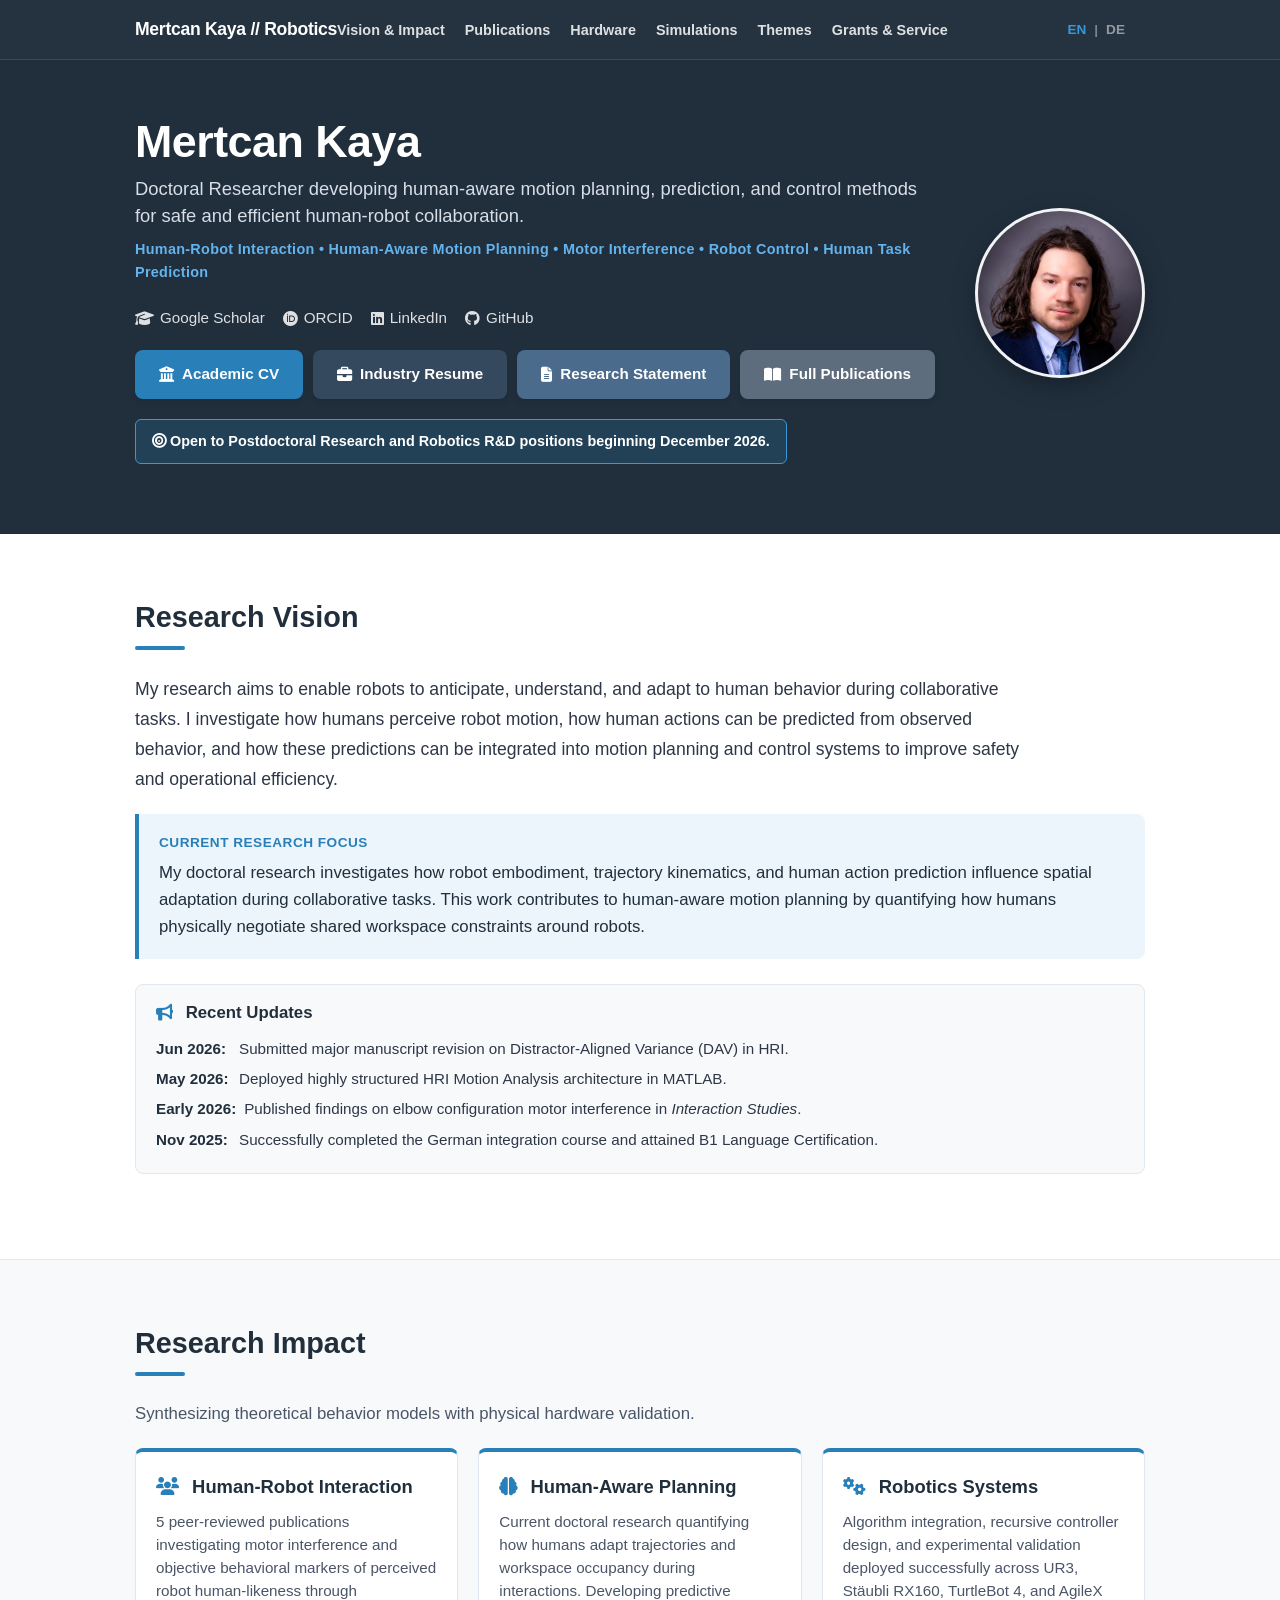
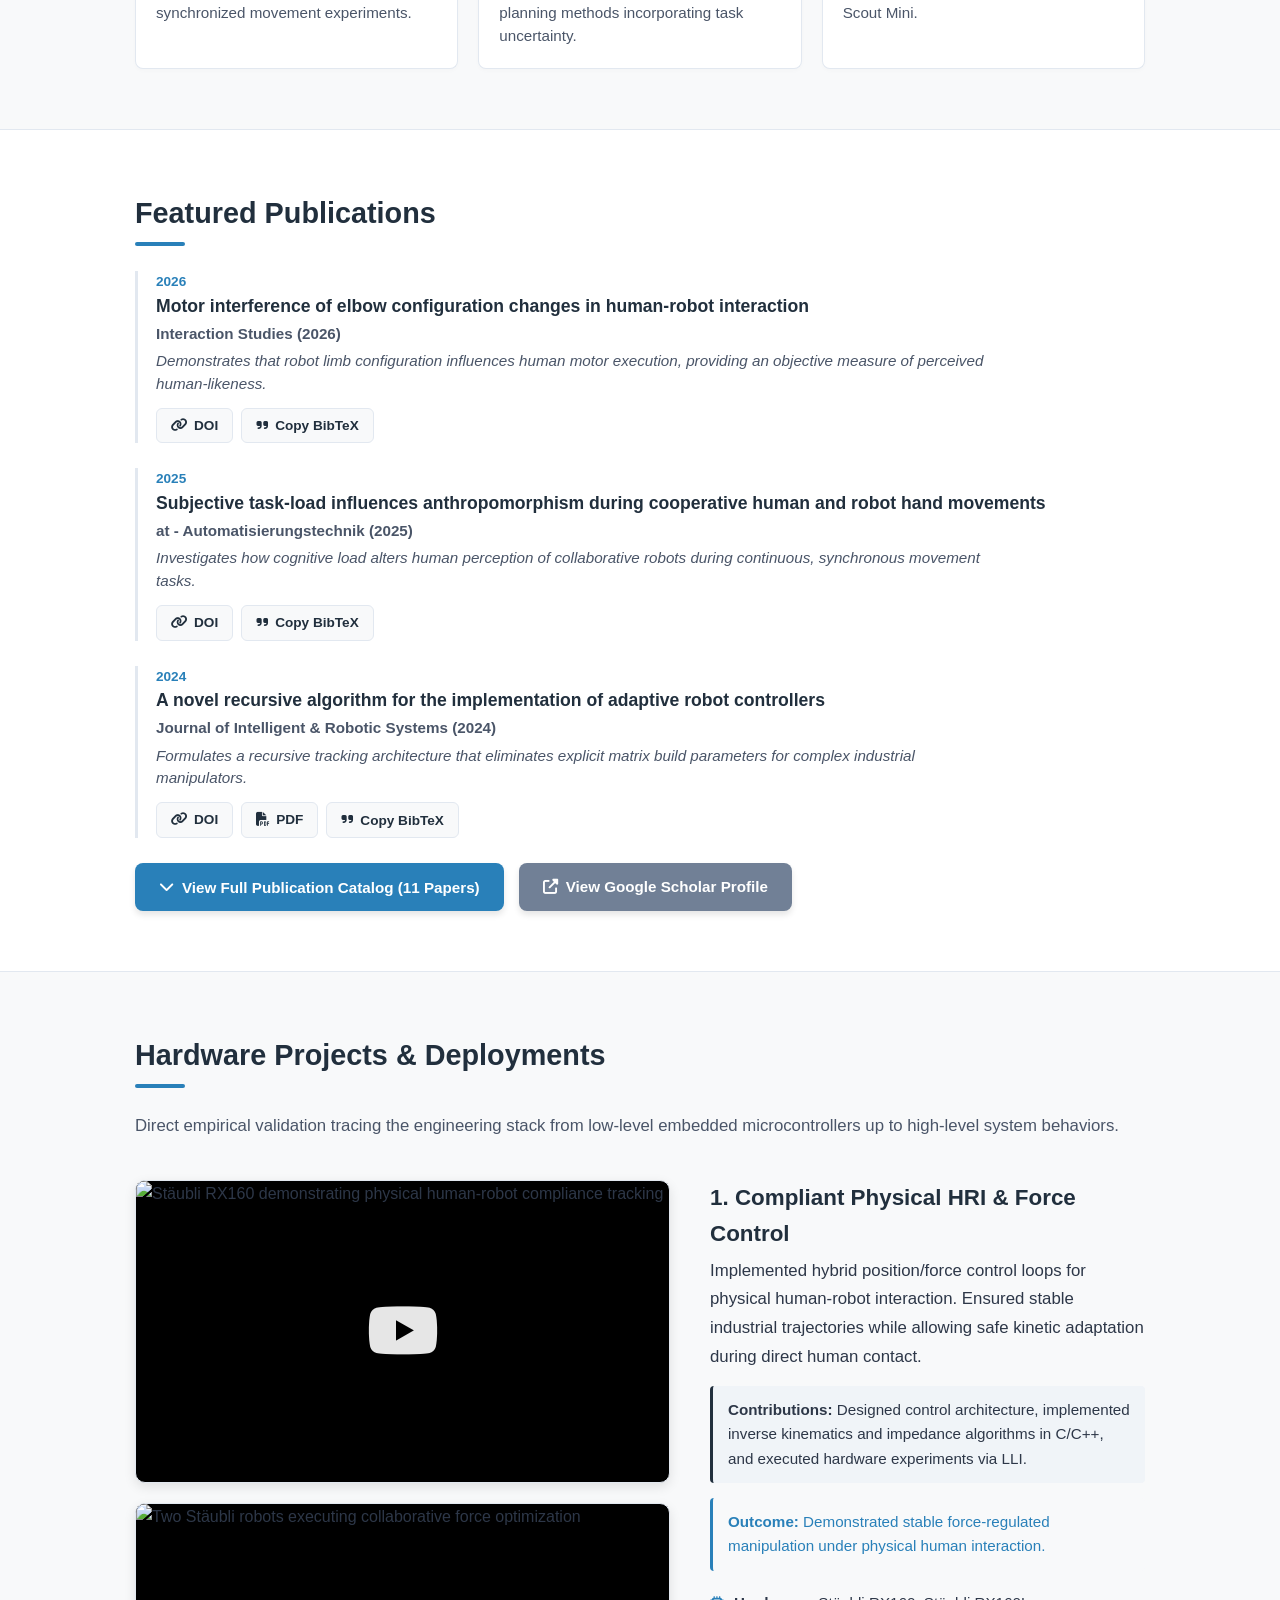
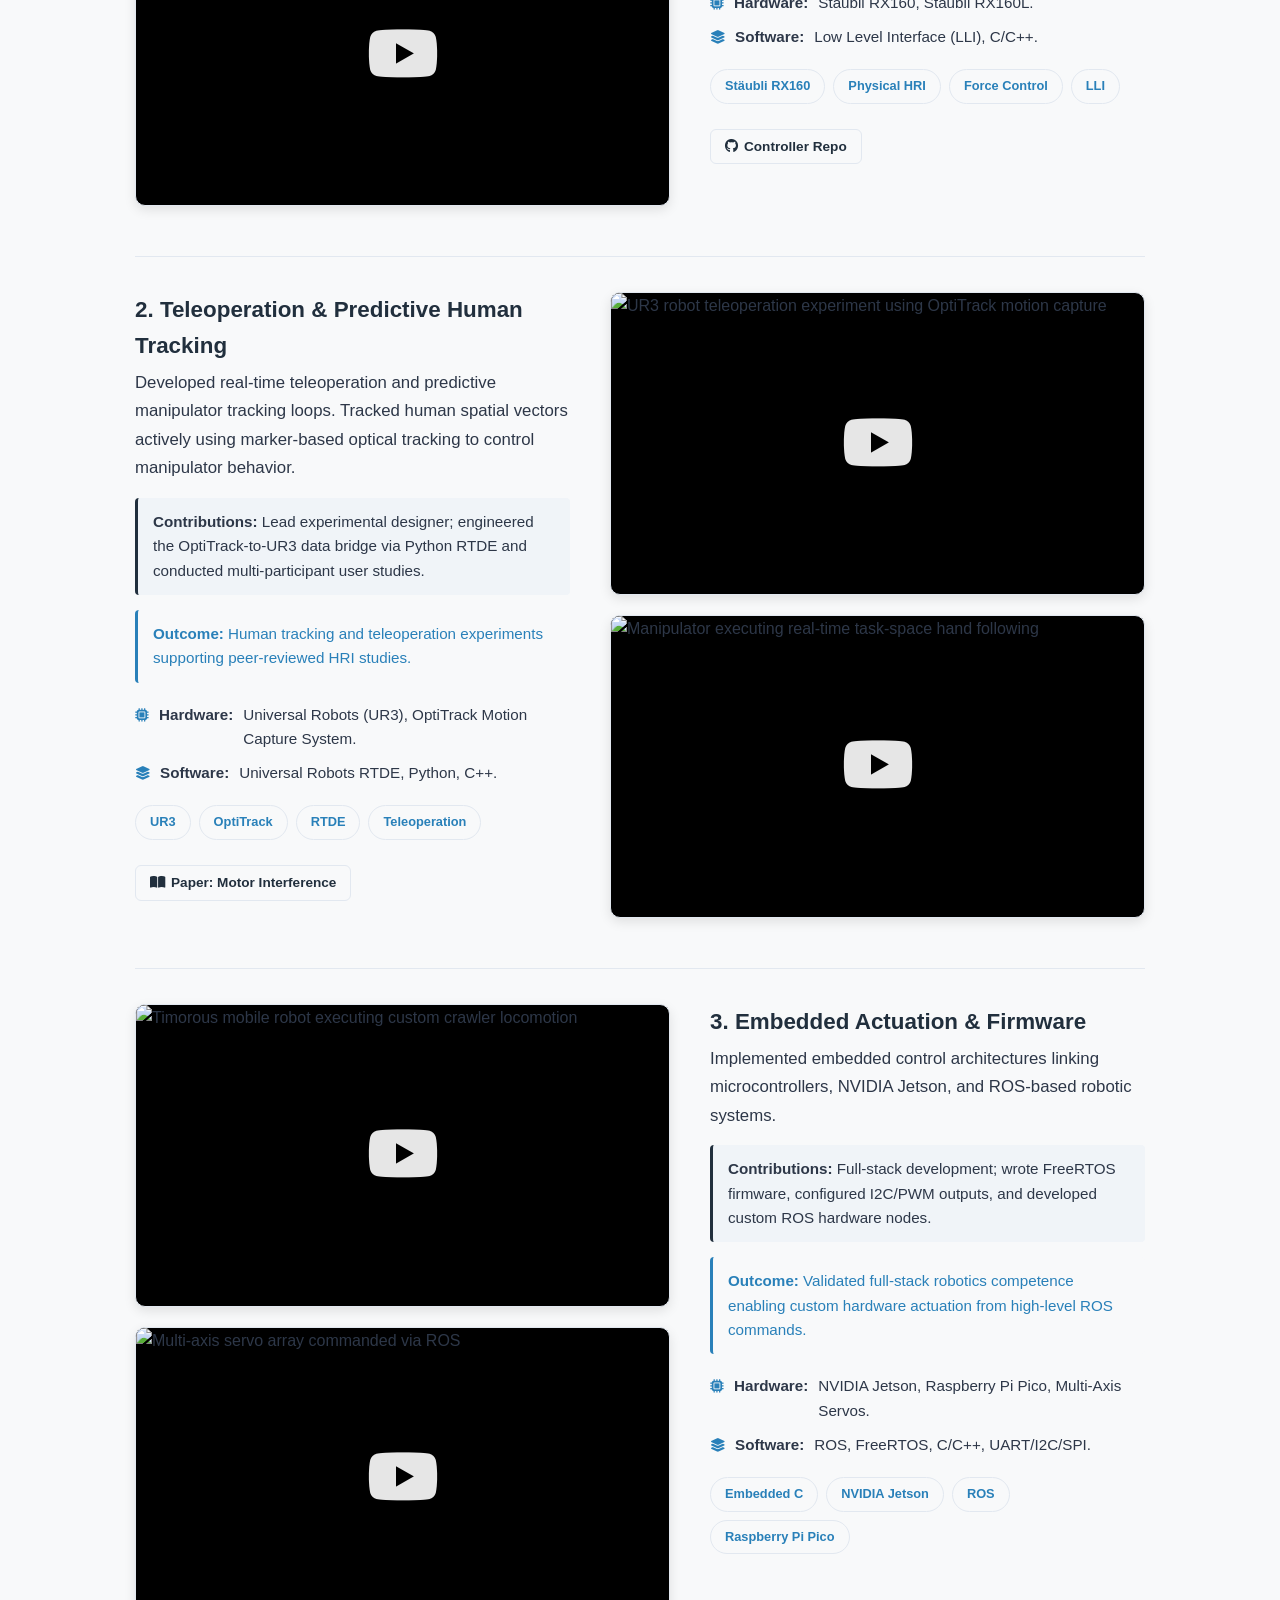
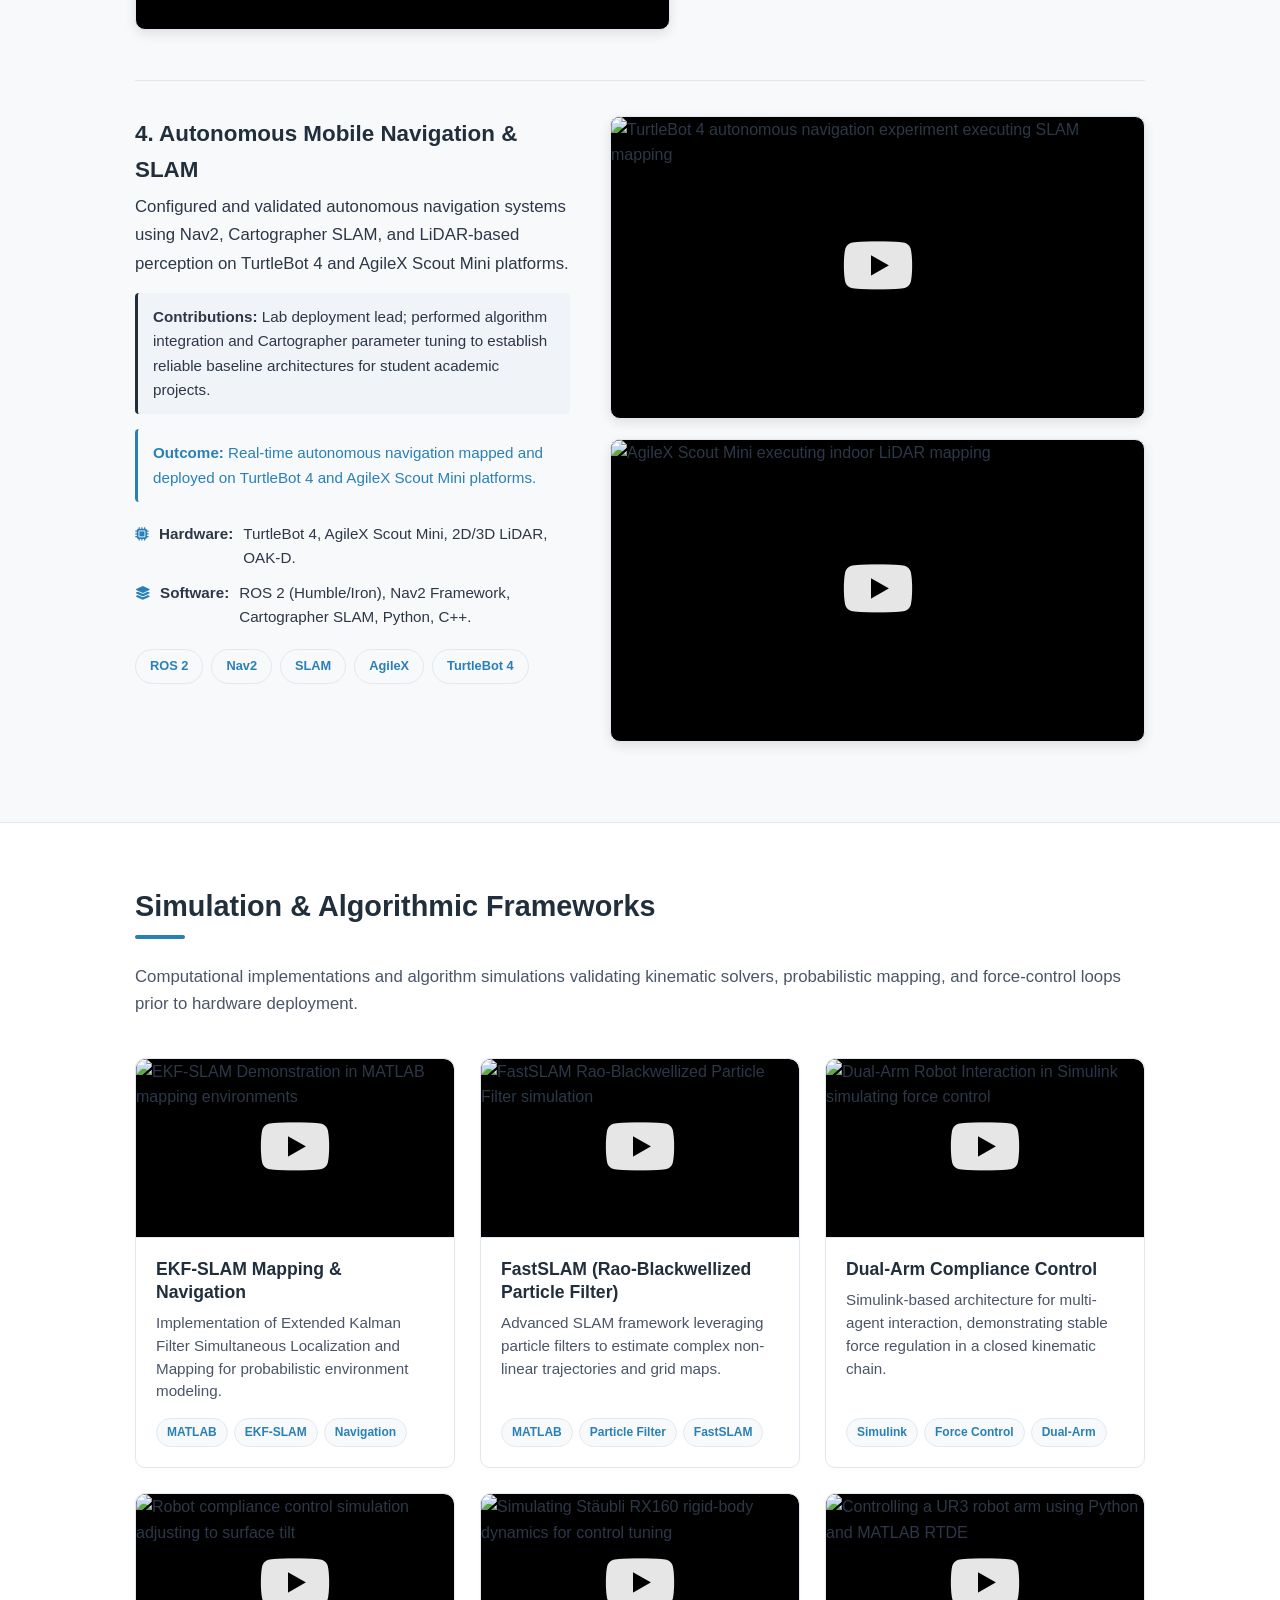
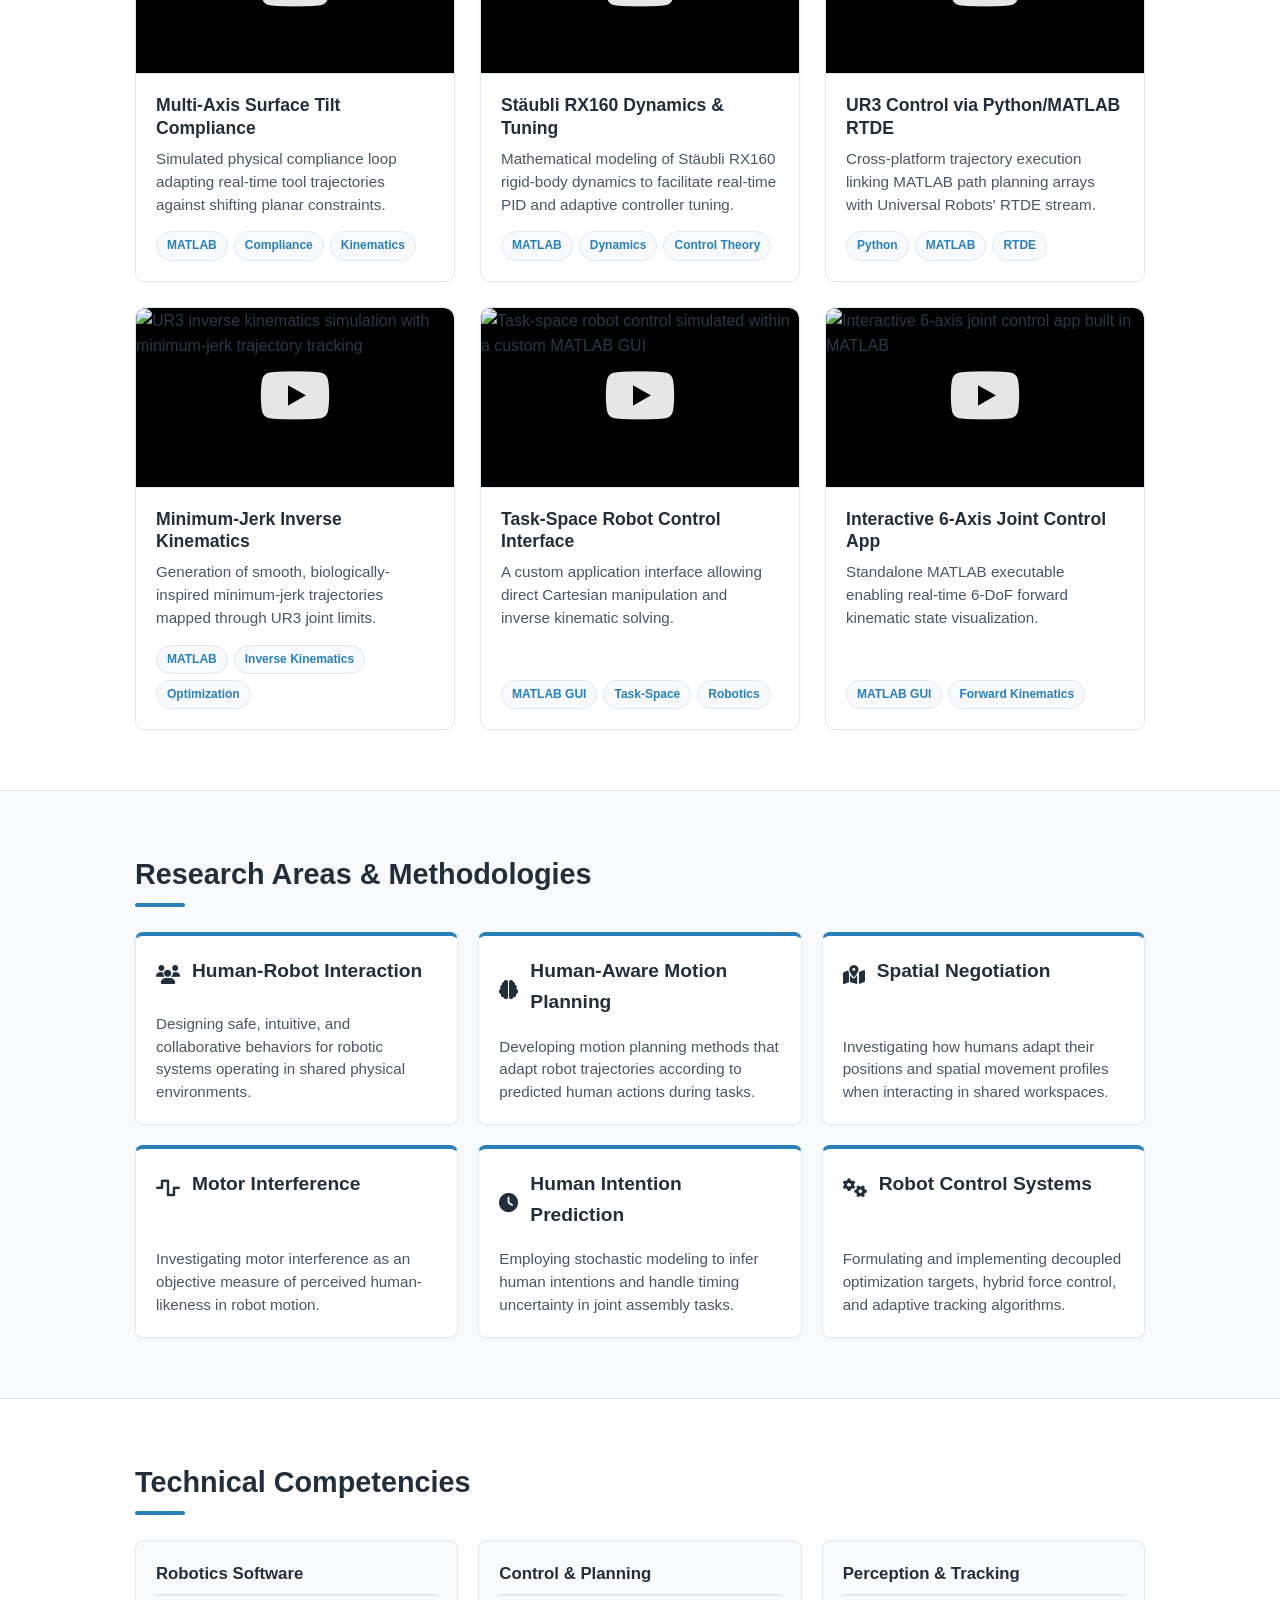
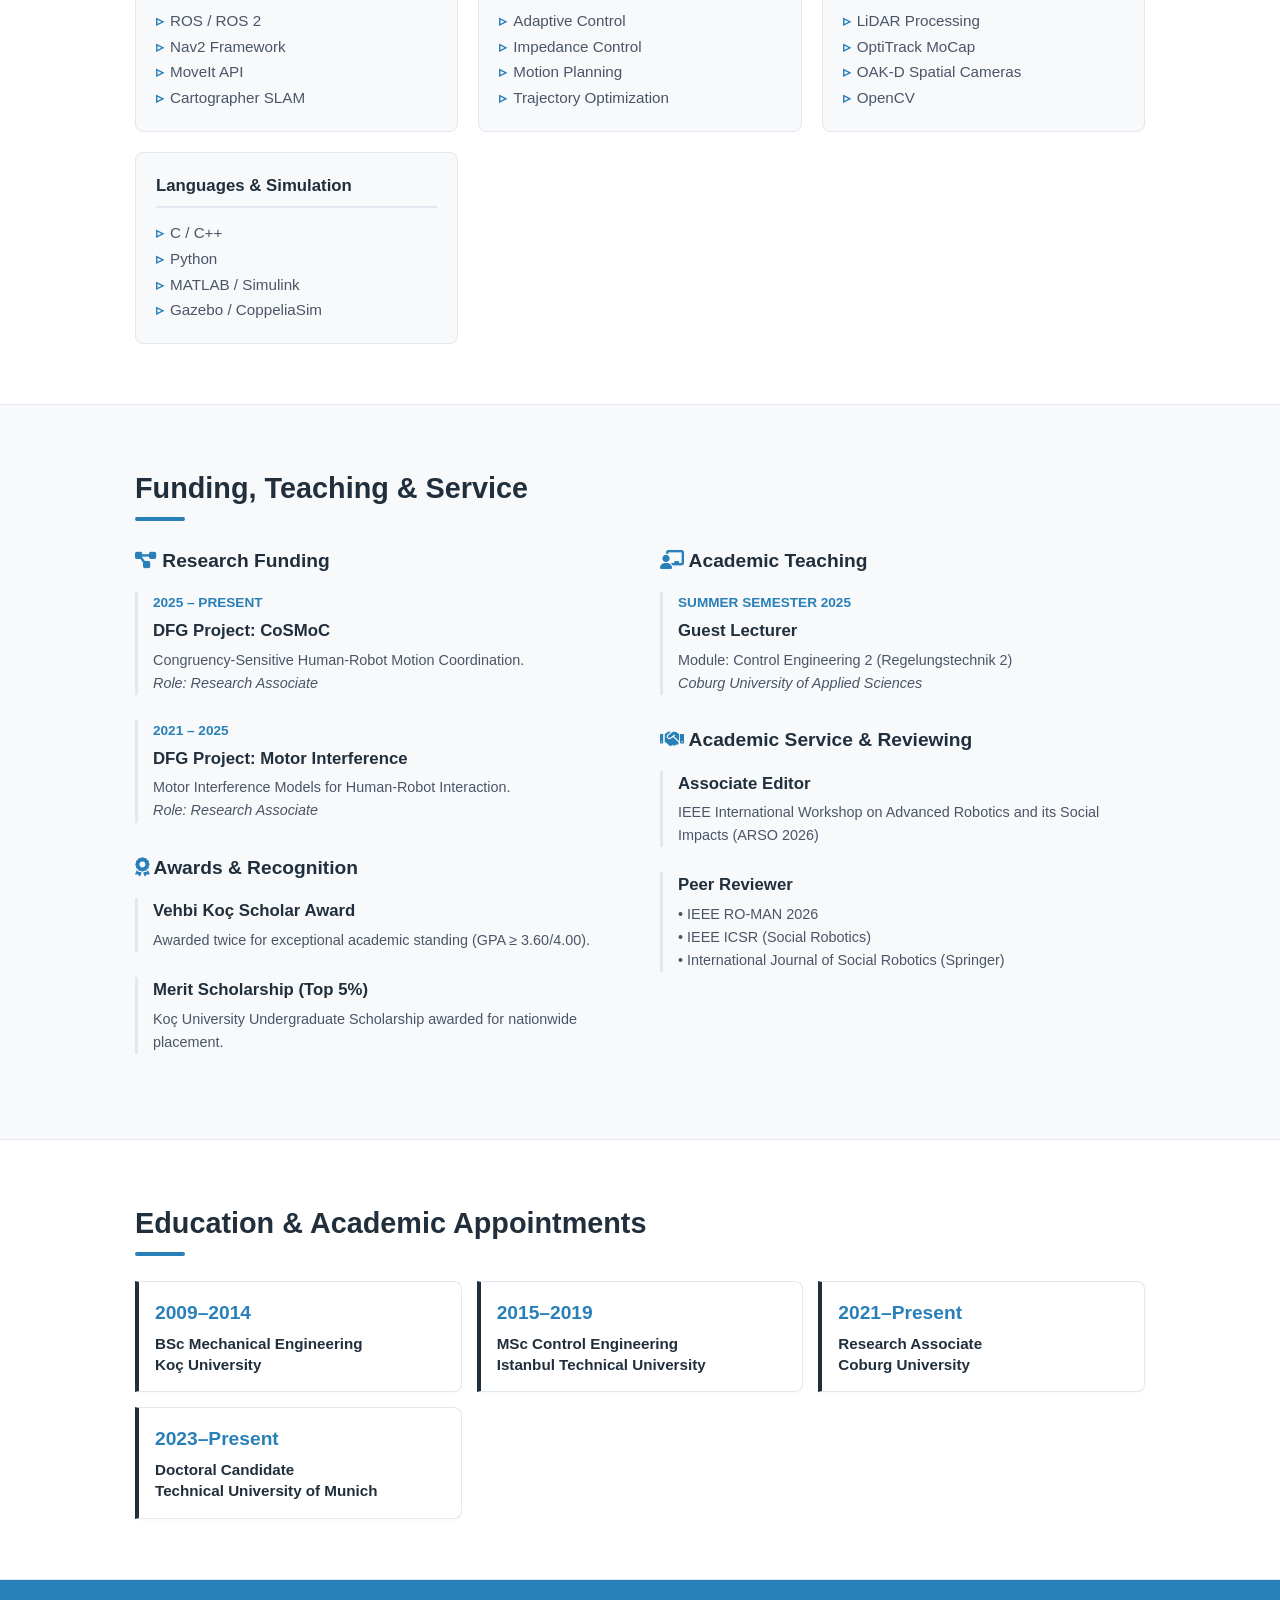
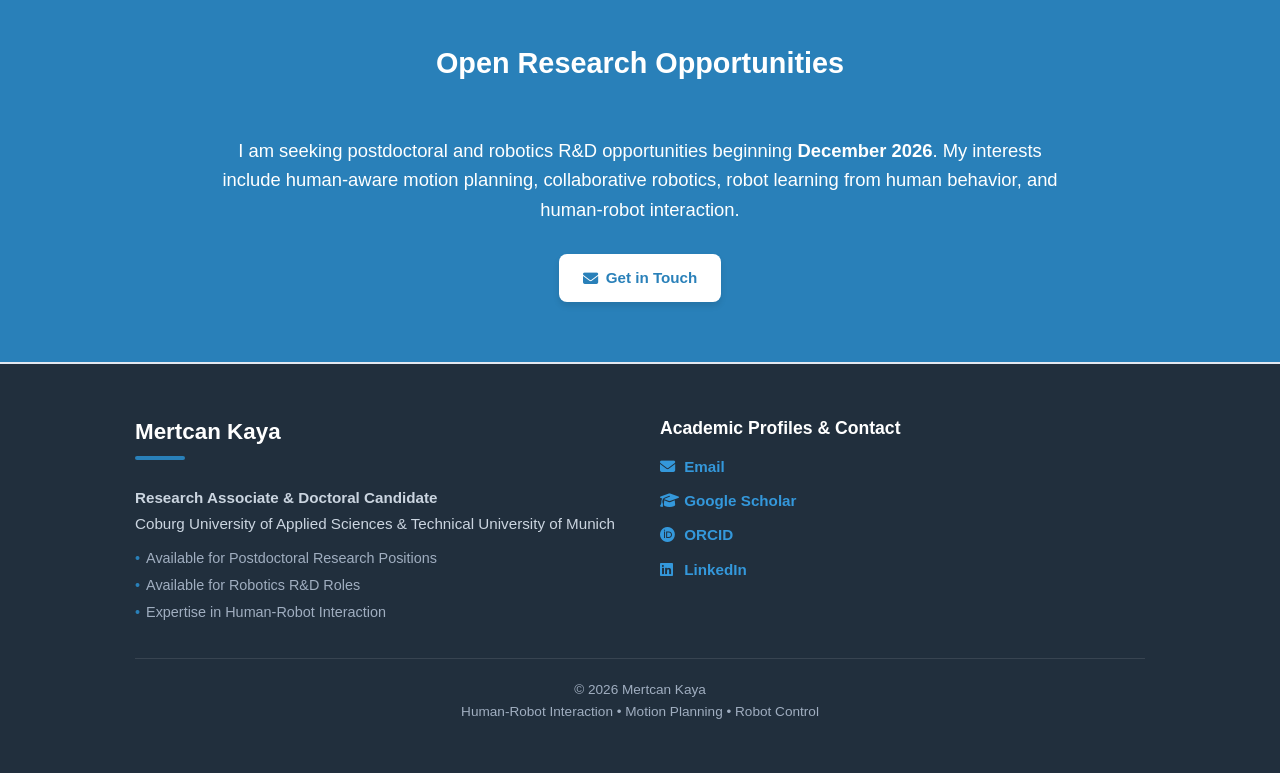
==== commit 8a92fa88: "Enhance navigation with language switch and menu toggle" ====
--- a/index.html
+++ b/index.html
@@ -227,6 +227,16 @@
         .availability-list li { margin-bottom: 4px; }
         .availability-list li::before { content: '•'; color: var(--linkblue); margin-right: 6px; }
 
+        /* --- Language Switcher --- */
+        .lang-switch { display: flex; gap: 8px; align-items: center; color: rgba(255,255,255,0.4); font-size: 0.85rem; font-weight: 700; margin-left: auto; margin-right: 20px; }
+        .lang-switch a { color: rgba(255,255,255,0.5); transition: color 0.2s; }
+        .lang-switch a:hover { color: #FFFFFF; }
+        .lang-switch a.active { color: #3498DB; pointer-events: none; }
+        
+        @media (max-width: 768px) {
+            .lang-switch { margin-right: 15px; } /* Adjusts spacing for mobile */
+        }
+        
         /* --- Responsive Viewport Logic --- */
         @media (max-width: 768px) {
             .hero-layout { flex-direction: column; text-align: center; gap: 25px; }
@@ -245,16 +255,23 @@
     <nav class="navbar">
         <div class="nav-container">
             <div class="nav-brand">Mertcan Kaya // Robotics</div>
-            <button class="menu-toggle" onclick="toggleMenu()" aria-label="Toggle navigation">
-                <i class="fas fa-bars"></i>
-            </button>
+            
             <ul class="nav-links" id="navLinks">
                 <li><a href="#vision" onclick="toggleMenu()">Vision & Impact</a></li>
                 <li><a href="#publications" onclick="toggleMenu()">Publications</a></li>
                 <li><a href="#demos" onclick="toggleMenu()">Hardware</a></li>
+                <li><a href="#simulations" onclick="toggleMenu()">Simulations</a></li>
                 <li><a href="#themes" onclick="toggleMenu()">Themes</a></li>
                 <li><a href="#funding" onclick="toggleMenu()">Grants & Service</a></li>
             </ul>
+
+            <div class="lang-switch">
+                <a href="index.html" class="active">EN</a> | <a href="index-de.html">DE</a>
+            </div>
+
+            <button class="menu-toggle" onclick="toggleMenu()" aria-label="Toggle navigation">
+                <i class="fas fa-bars"></i>
+            </button>
         </div>
     </nav>
 
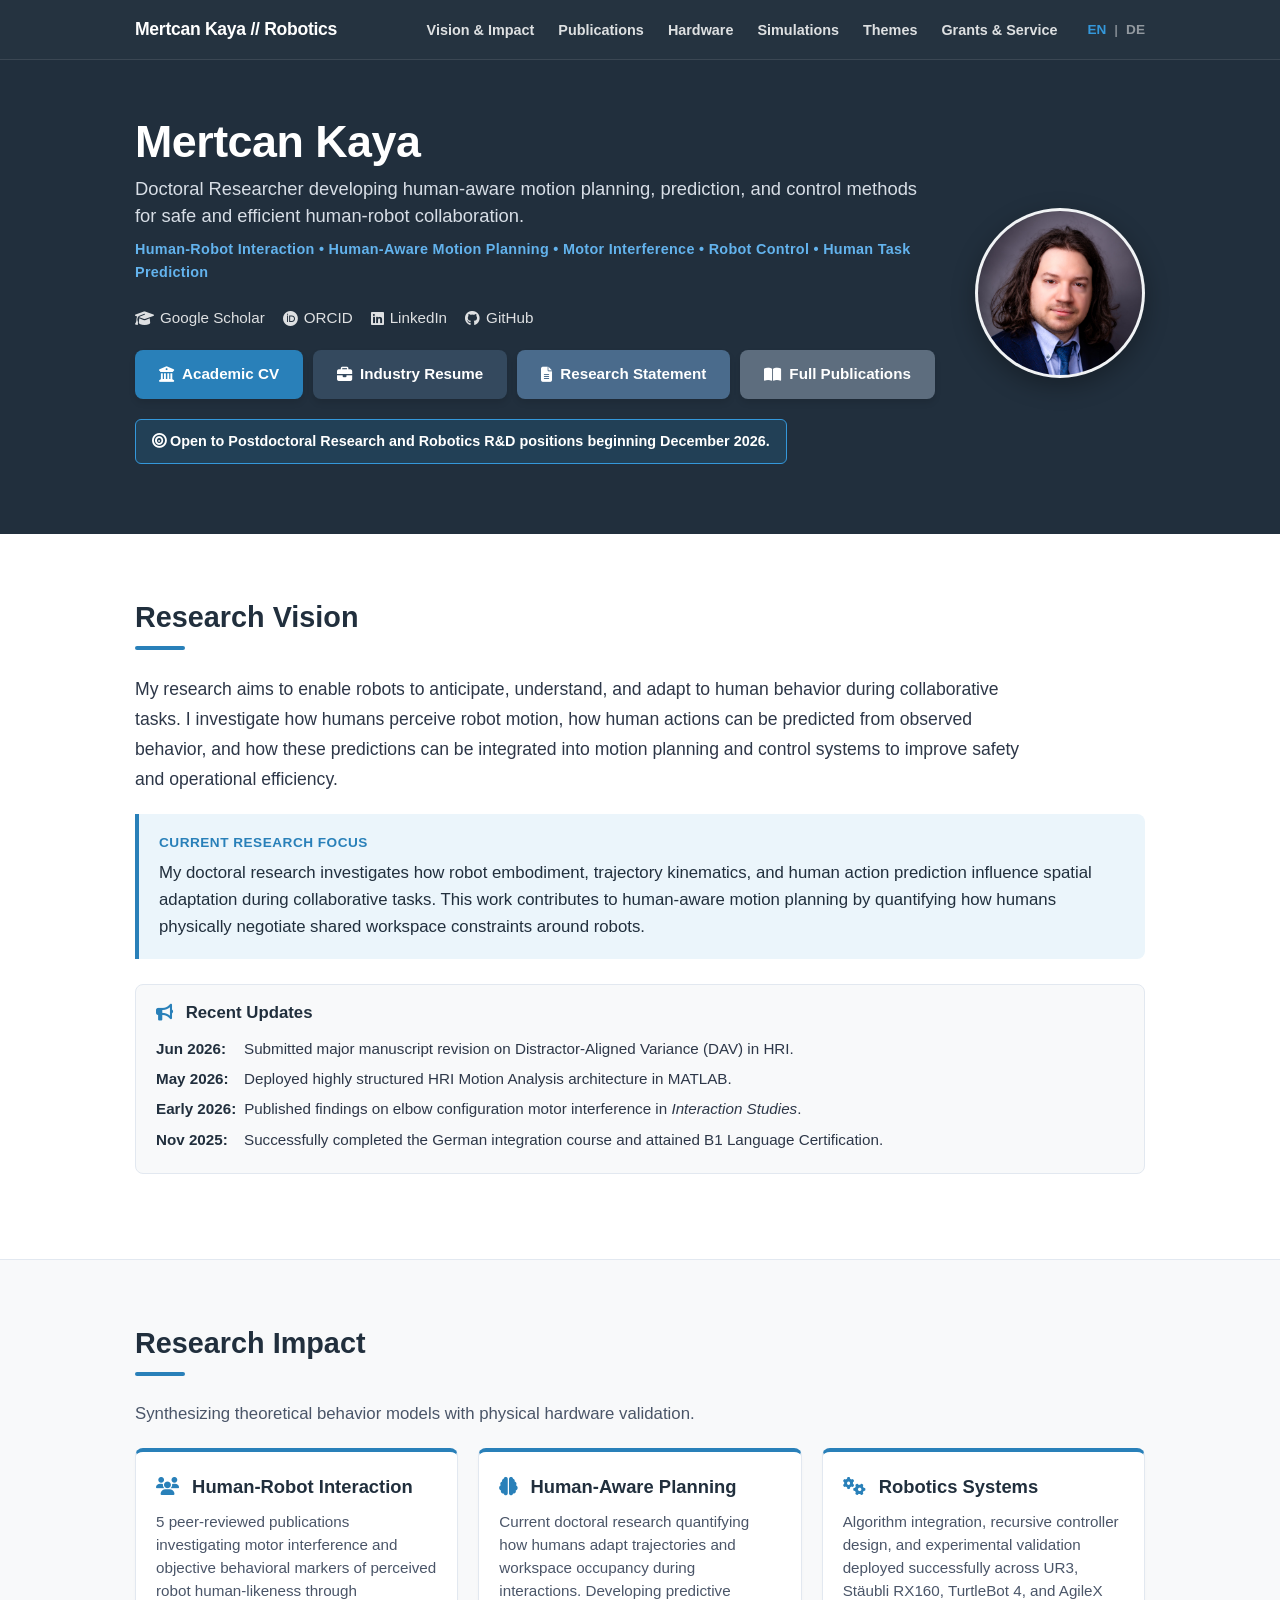
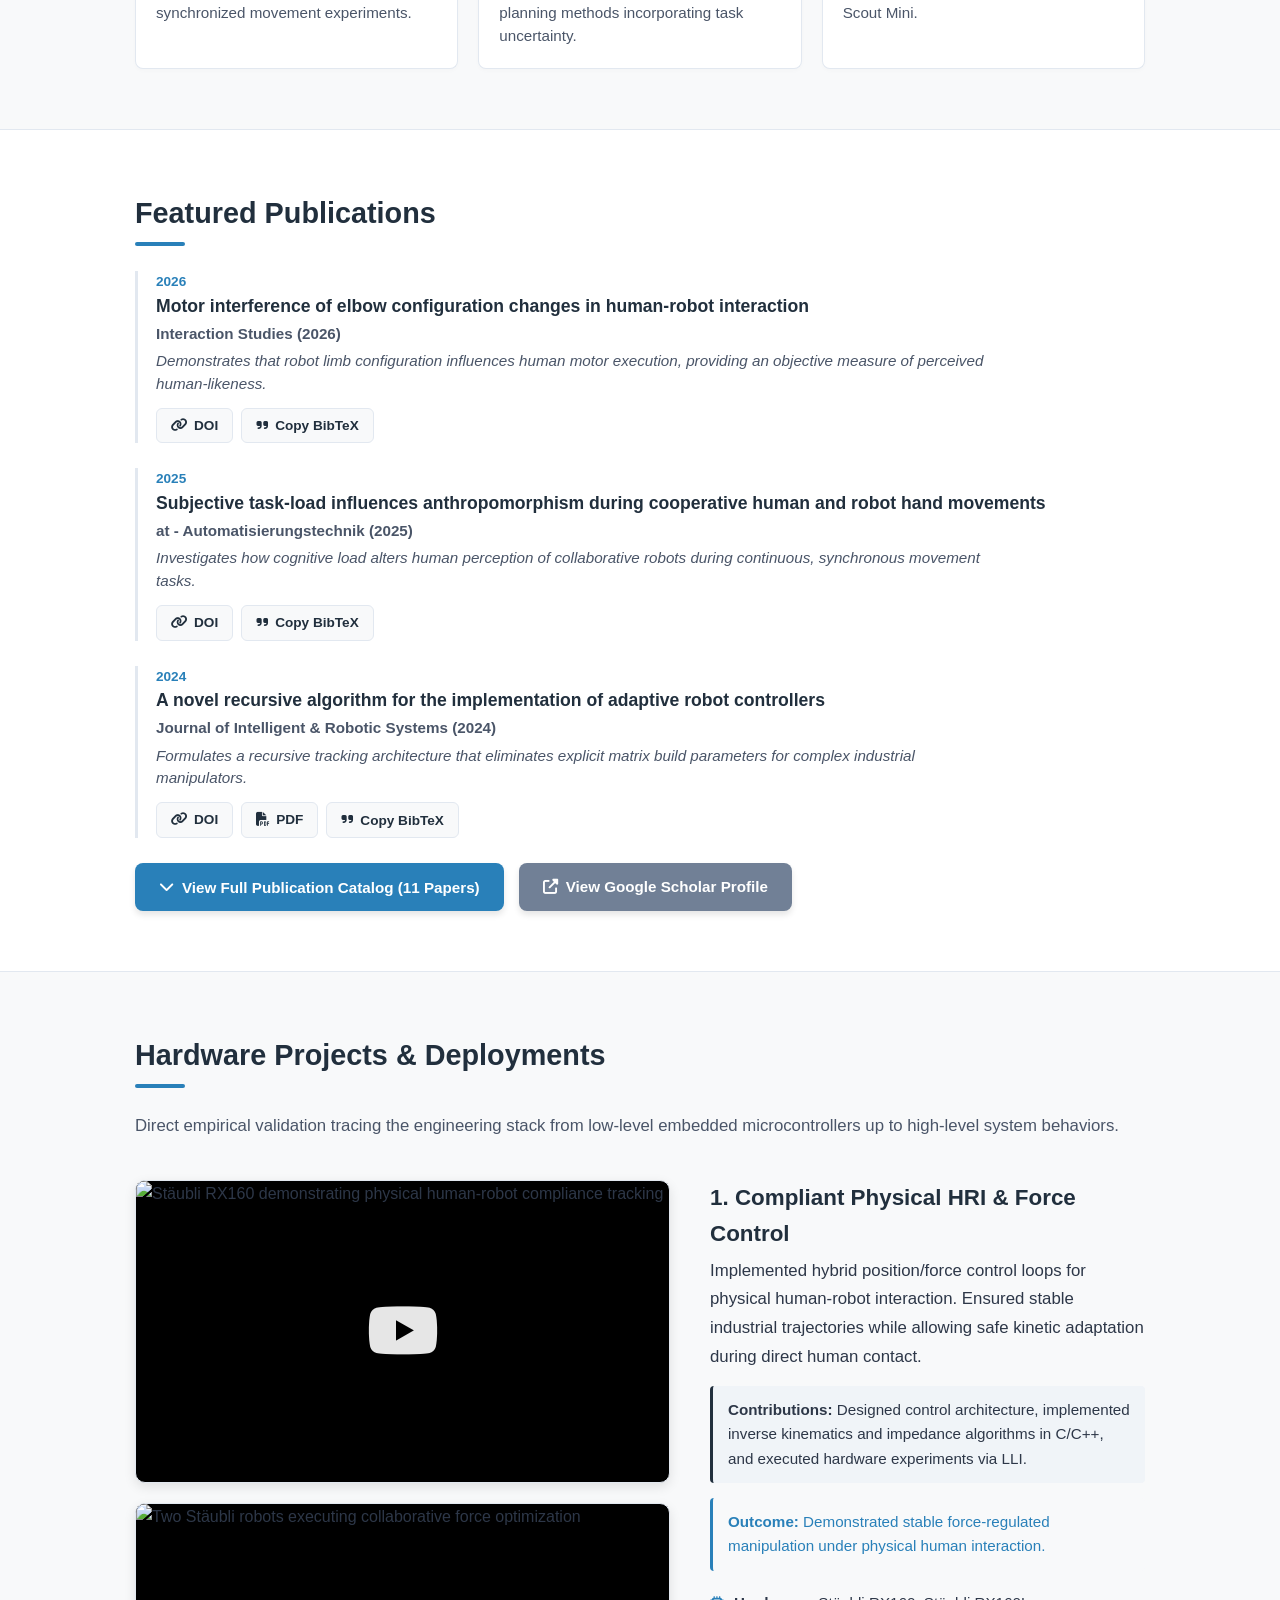
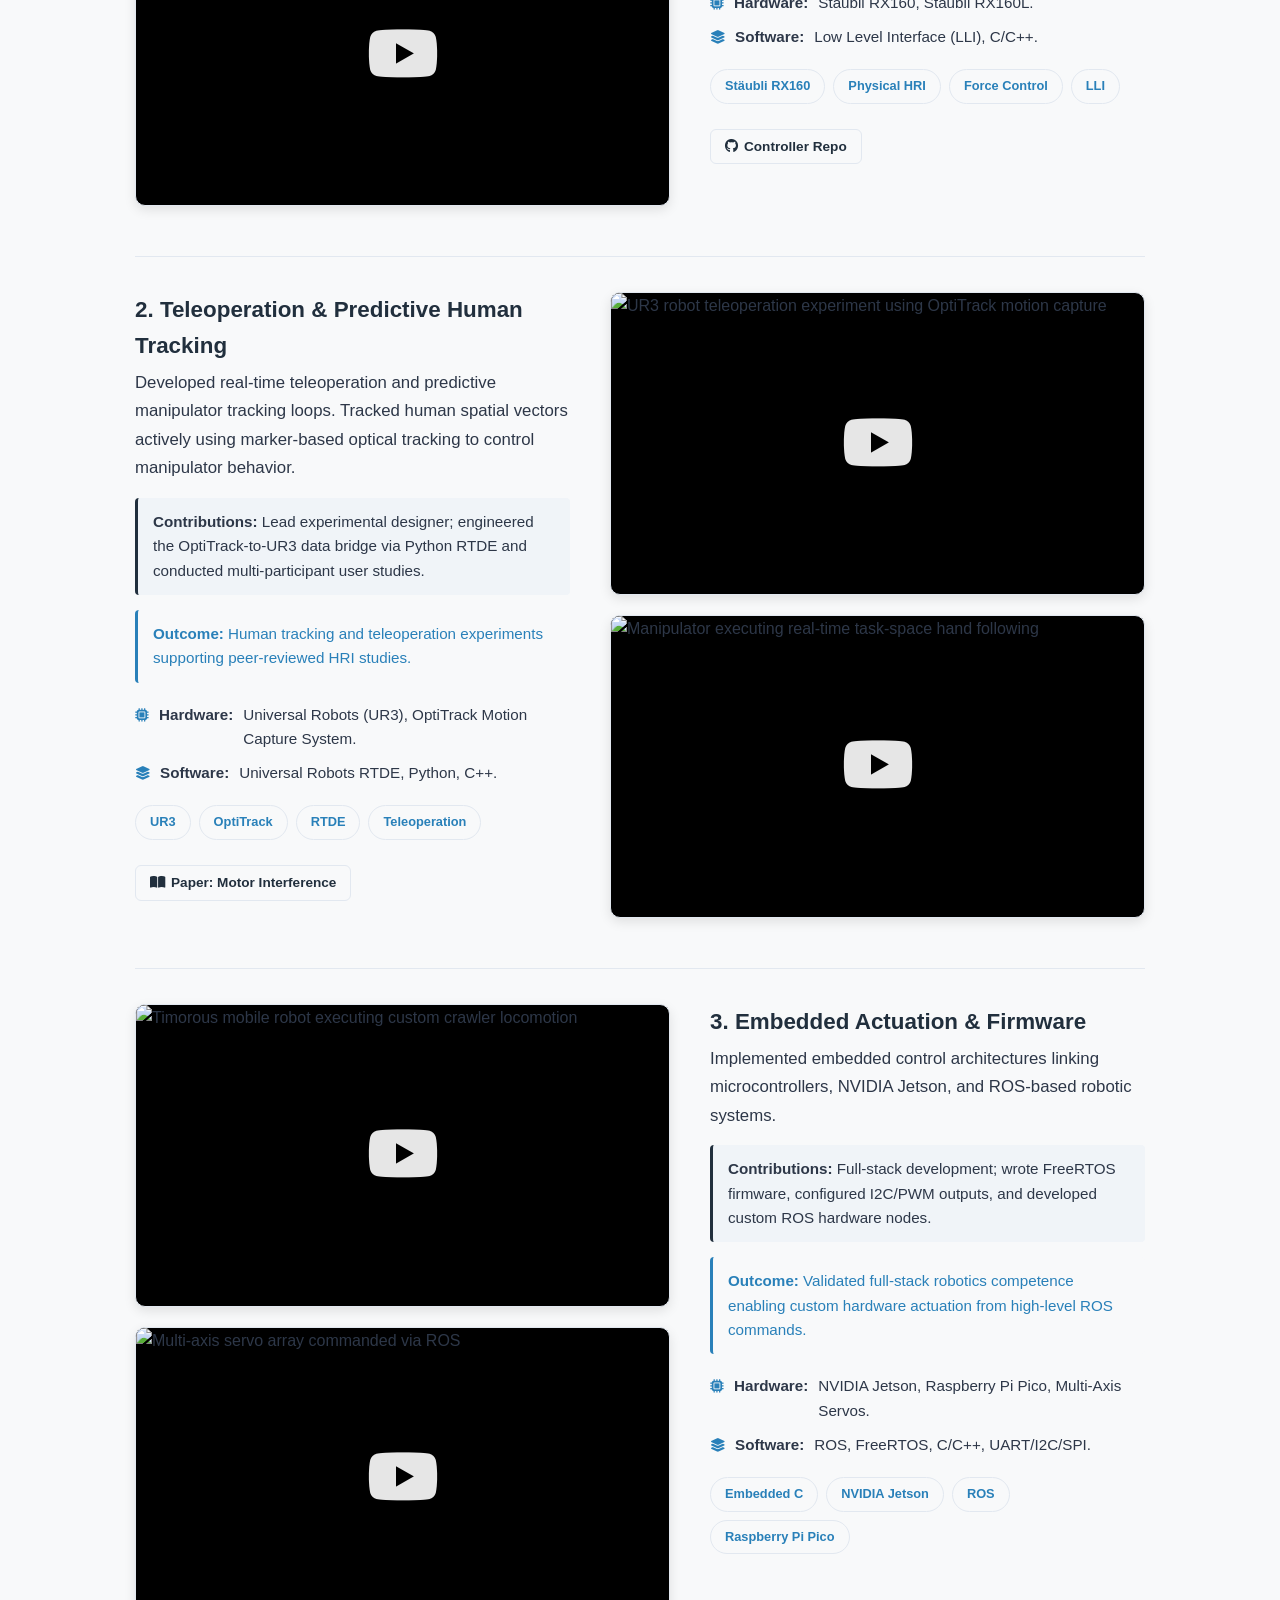
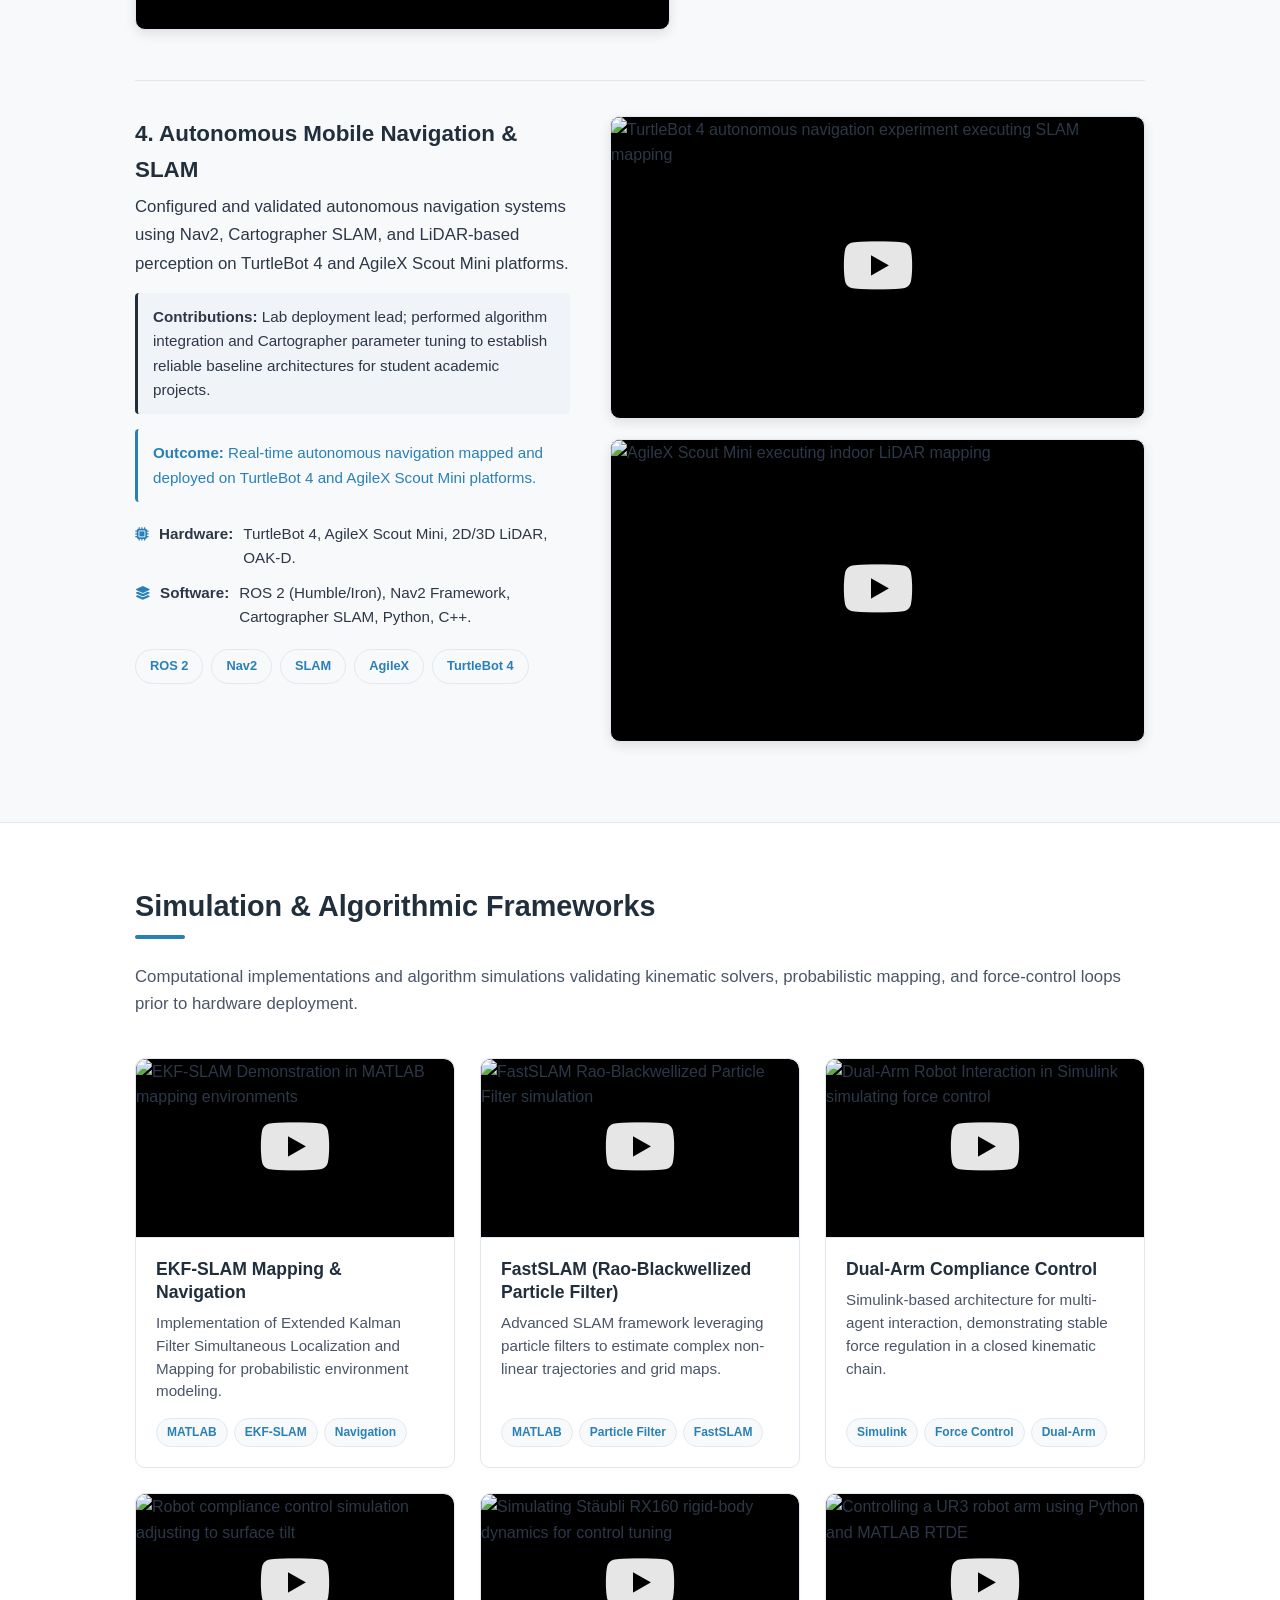
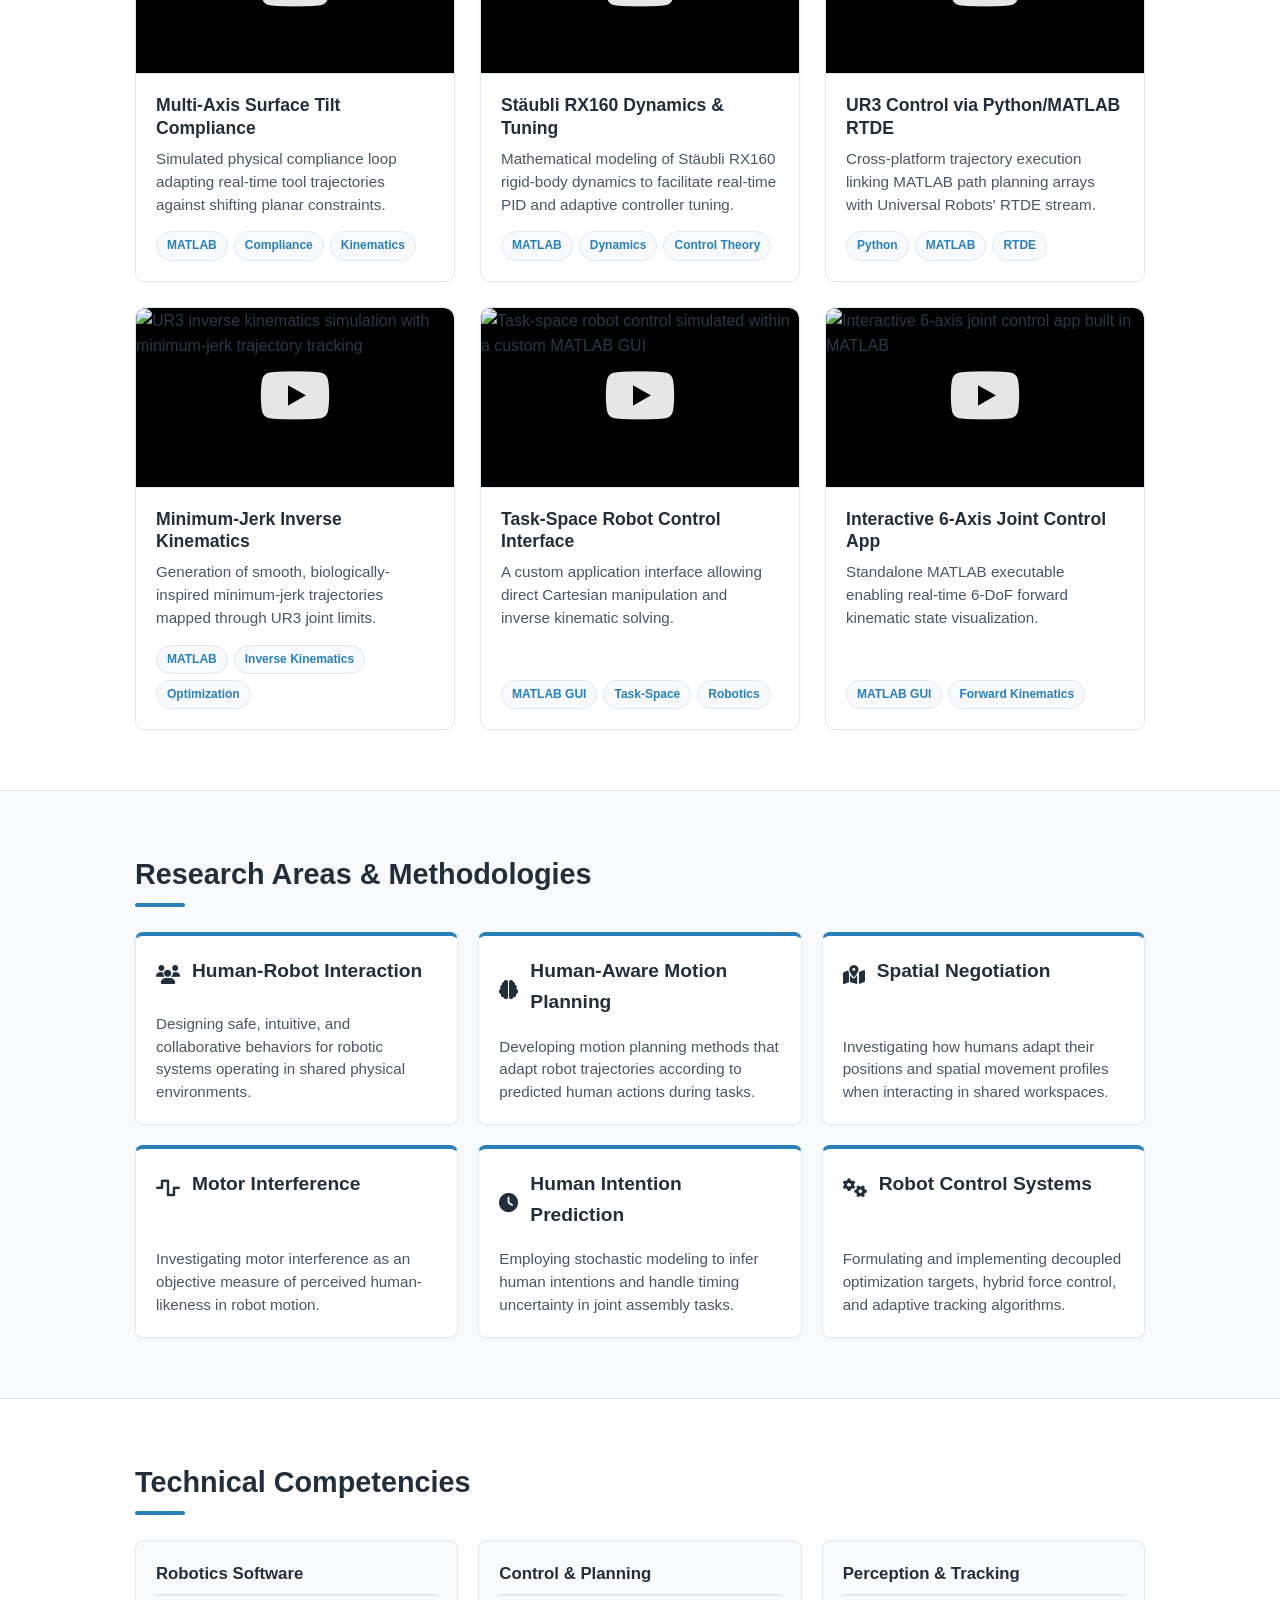
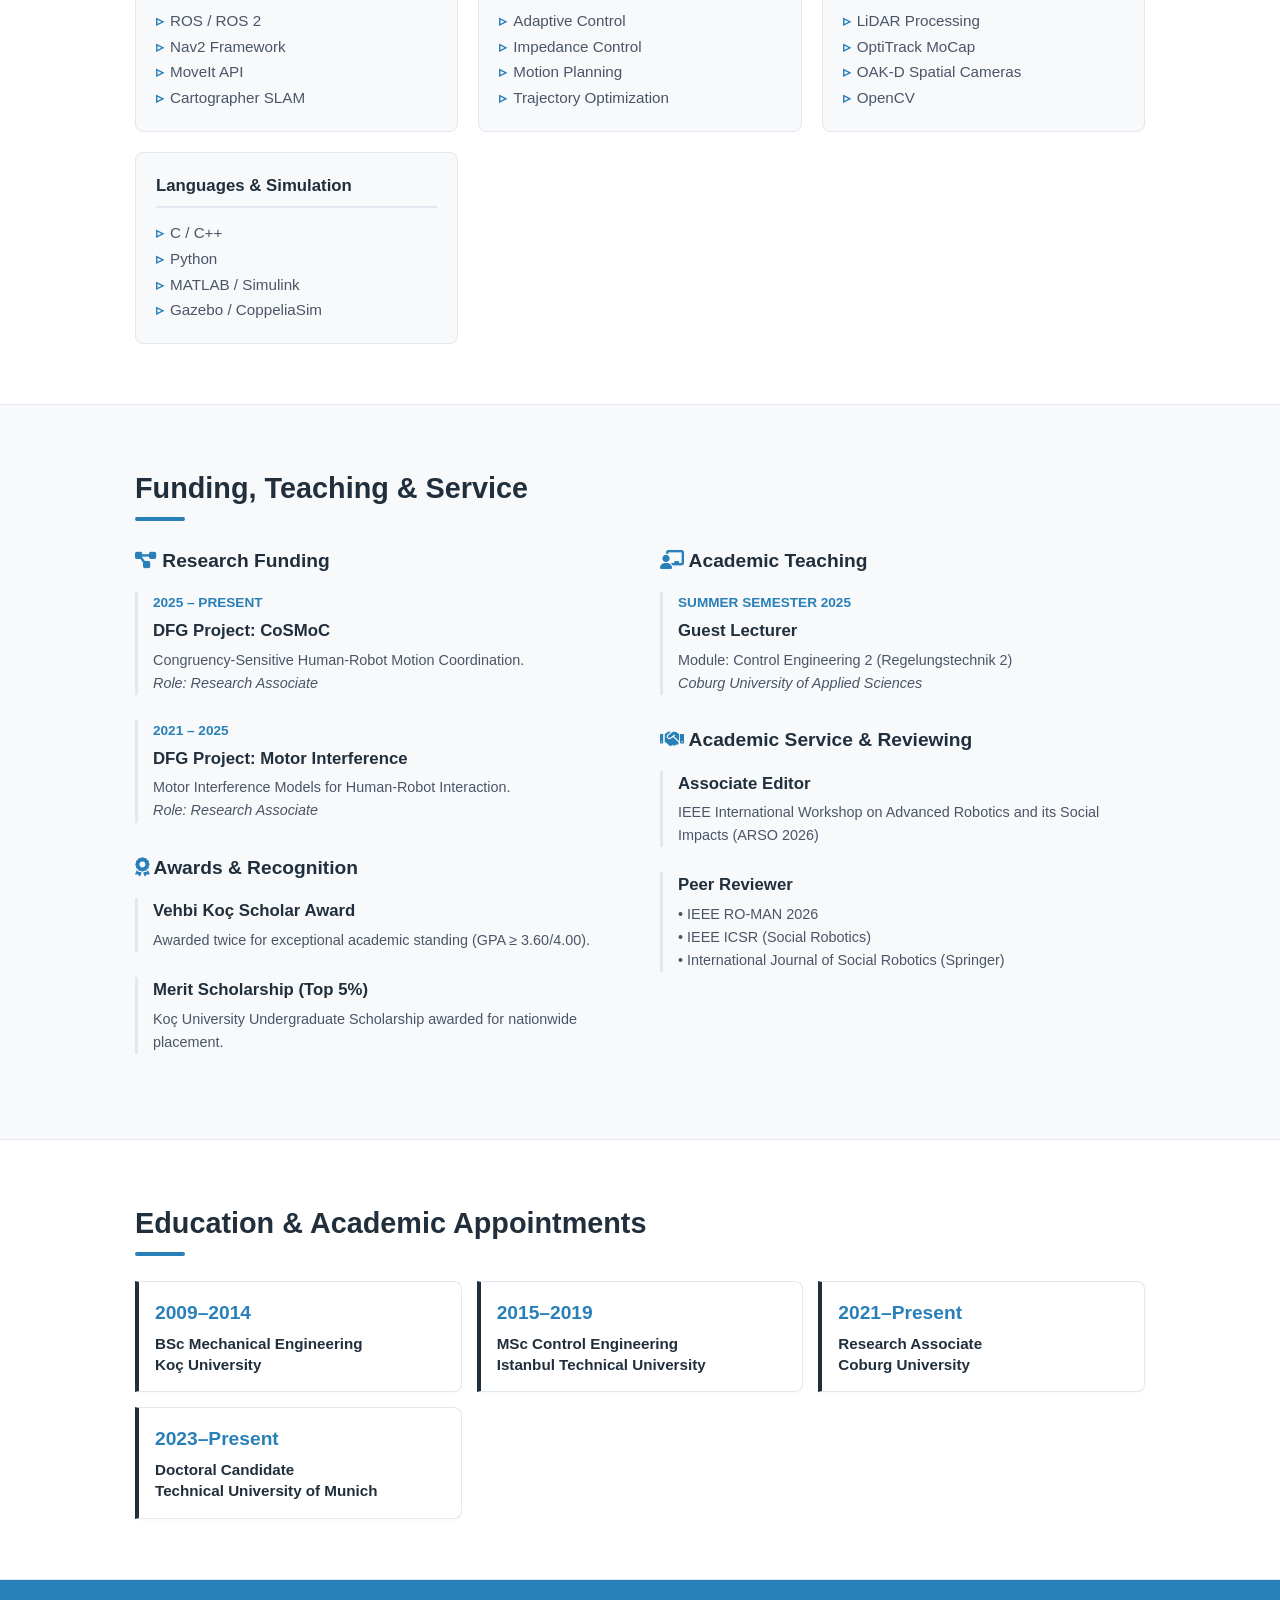
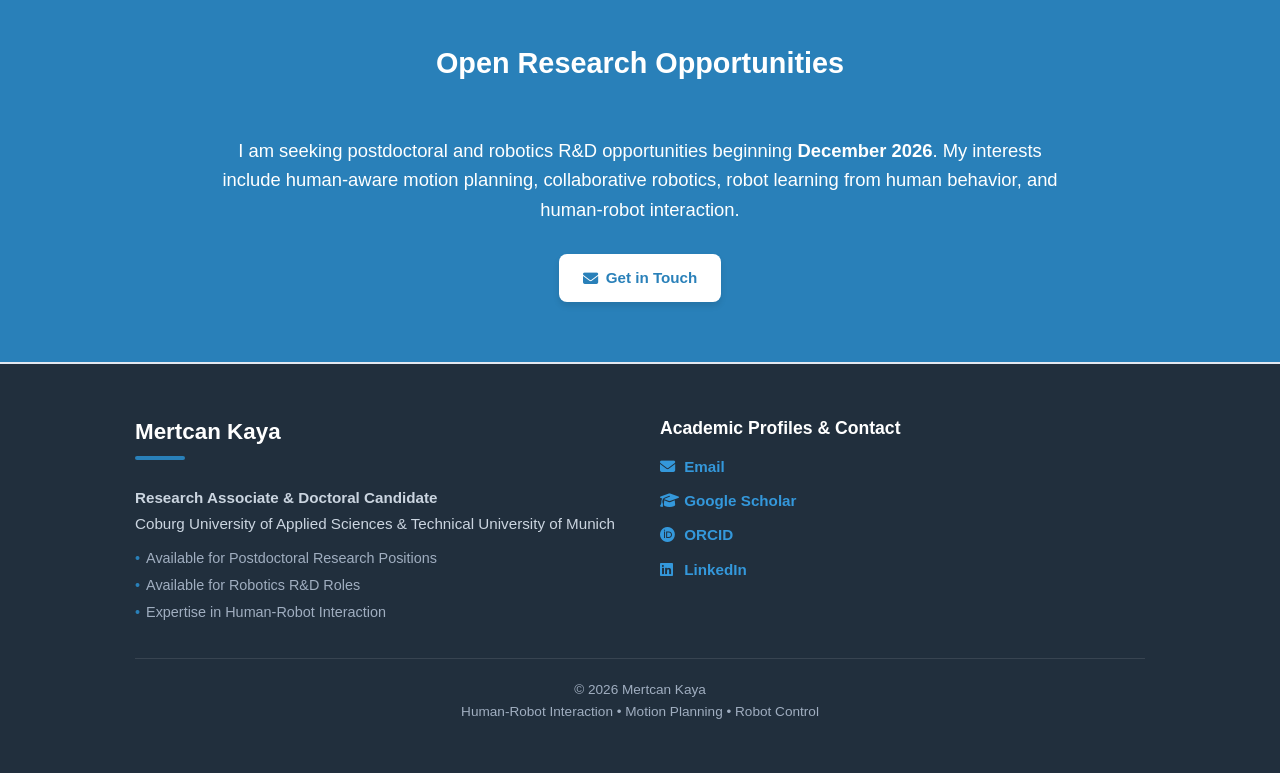
==== commit 2d66fb7b: "Refactor navbar and lang-switch styles Updated styles for navigation and language switcher." ====
--- a/index.html
+++ b/index.html
@@ -79,14 +79,20 @@
 
         /* --- Sticky Navigation & Mobile Menu --- */
         .navbar { position: fixed; top: 0; left: 0; width: 100%; height: 60px; background-color: rgba(33, 47, 61, 0.98); z-index: 1000; border-bottom: 1px solid rgba(255,255,255,0.1); }
-        .nav-container { max-width: 1050px; margin: 0 auto; height: 100%; display: flex; justify-content: space-between; align-items: center; padding: 0 20px; }
+        .nav-container { max-width: 1050px; margin: 0 auto; height: 100%; display: flex; align-items: center; padding: 0 20px; }
         .nav-brand { color: #FFFFFF; font-weight: 700; font-size: 1.1rem; letter-spacing: -0.3px; transition: opacity 0.2s; }
         .nav-brand:hover { opacity: 0.8; }
         
-        .nav-links { display: flex; gap: 20px; list-style: none; }
+        .nav-links { display: flex; gap: 24px; list-style: none; margin-left: auto; margin-right: 30px; }
         .nav-links a { color: rgba(255,255,255,0.85); font-size: 0.9rem; font-weight: 600; }
         .nav-links a:hover { color: #FFFFFF; }
         .menu-toggle { display: none; color: #FFFFFF; font-size: 1.5rem; cursor: pointer; background: none; border: none; }
+
+        /* --- Language Switcher --- */
+        .lang-switch { display: flex; gap: 8px; align-items: center; color: rgba(255,255,255,0.4); font-size: 0.85rem; font-weight: 700; }
+        .lang-switch a { color: rgba(255,255,255,0.5); transition: color 0.2s; }
+        .lang-switch a:hover { color: #FFFFFF; }
+        .lang-switch a.active { color: #3498DB; pointer-events: none; }
         
         /* --- Layout Containers --- */
         .container { max-width: 1050px; margin: 0 auto; padding: 0 20px; }
@@ -124,7 +130,7 @@
         .news-ticker h3 { font-size: 1.05rem; margin-bottom: 10px; color: var(--techslate); }
         .news-ticker ul { list-style: none; font-size: 0.95rem; color: var(--textgray); }
         .news-ticker li { margin-bottom: 6px; display: flex; gap: 8px; }
-        .news-ticker li strong { color: var(--techslate); min-width: 75px; flex-shrink: 0; }
+        .news-ticker li strong { color: var(--techslate); min-width: 80px; flex-shrink: 0; }
 
         /* --- Impact Grid --- */
         .contrib-grid { display: grid; grid-template-columns: repeat(auto-fit, minmax(300px, 1fr)); gap: 20px; margin-top: 15px; }
@@ -227,16 +233,6 @@
         .availability-list li { margin-bottom: 4px; }
         .availability-list li::before { content: '•'; color: var(--linkblue); margin-right: 6px; }
 
-        /* --- Language Switcher --- */
-        .lang-switch { display: flex; gap: 8px; align-items: center; color: rgba(255,255,255,0.4); font-size: 0.85rem; font-weight: 700; margin-left: auto; margin-right: 20px; }
-        .lang-switch a { color: rgba(255,255,255,0.5); transition: color 0.2s; }
-        .lang-switch a:hover { color: #FFFFFF; }
-        .lang-switch a.active { color: #3498DB; pointer-events: none; }
-        
-        @media (max-width: 768px) {
-            .lang-switch { margin-right: 15px; } /* Adjusts spacing for mobile */
-        }
-        
         /* --- Responsive Viewport Logic --- */
         @media (max-width: 768px) {
             .hero-layout { flex-direction: column; text-align: center; gap: 25px; }
@@ -244,8 +240,12 @@
             .social-links, .btn-group { justify-content: center; }
             body { padding-top: 60px; }
             .menu-toggle { display: block; }
+            
+            /* Mobile adjustment for language switcher */
+            .lang-switch { margin-left: auto; margin-right: 20px; }
+            
             .nav-links { display: none; flex-direction: column; position: absolute; top: 60px; left: 0; width: 100%; background-color: rgba(33, 47, 61, 0.98); padding: 15px 20px; gap: 15px; border-bottom: 1px solid rgba(255,255,255,0.1); box-shadow: 0 4px 12px rgba(0,0,0,0.1); }
-            .nav-links.active { display: flex; }
+            .nav-links.active { display: flex; margin-left: 0; margin-right: 0; }
             .pub-actions { justify-content: flex-start; }
         }
     </style>
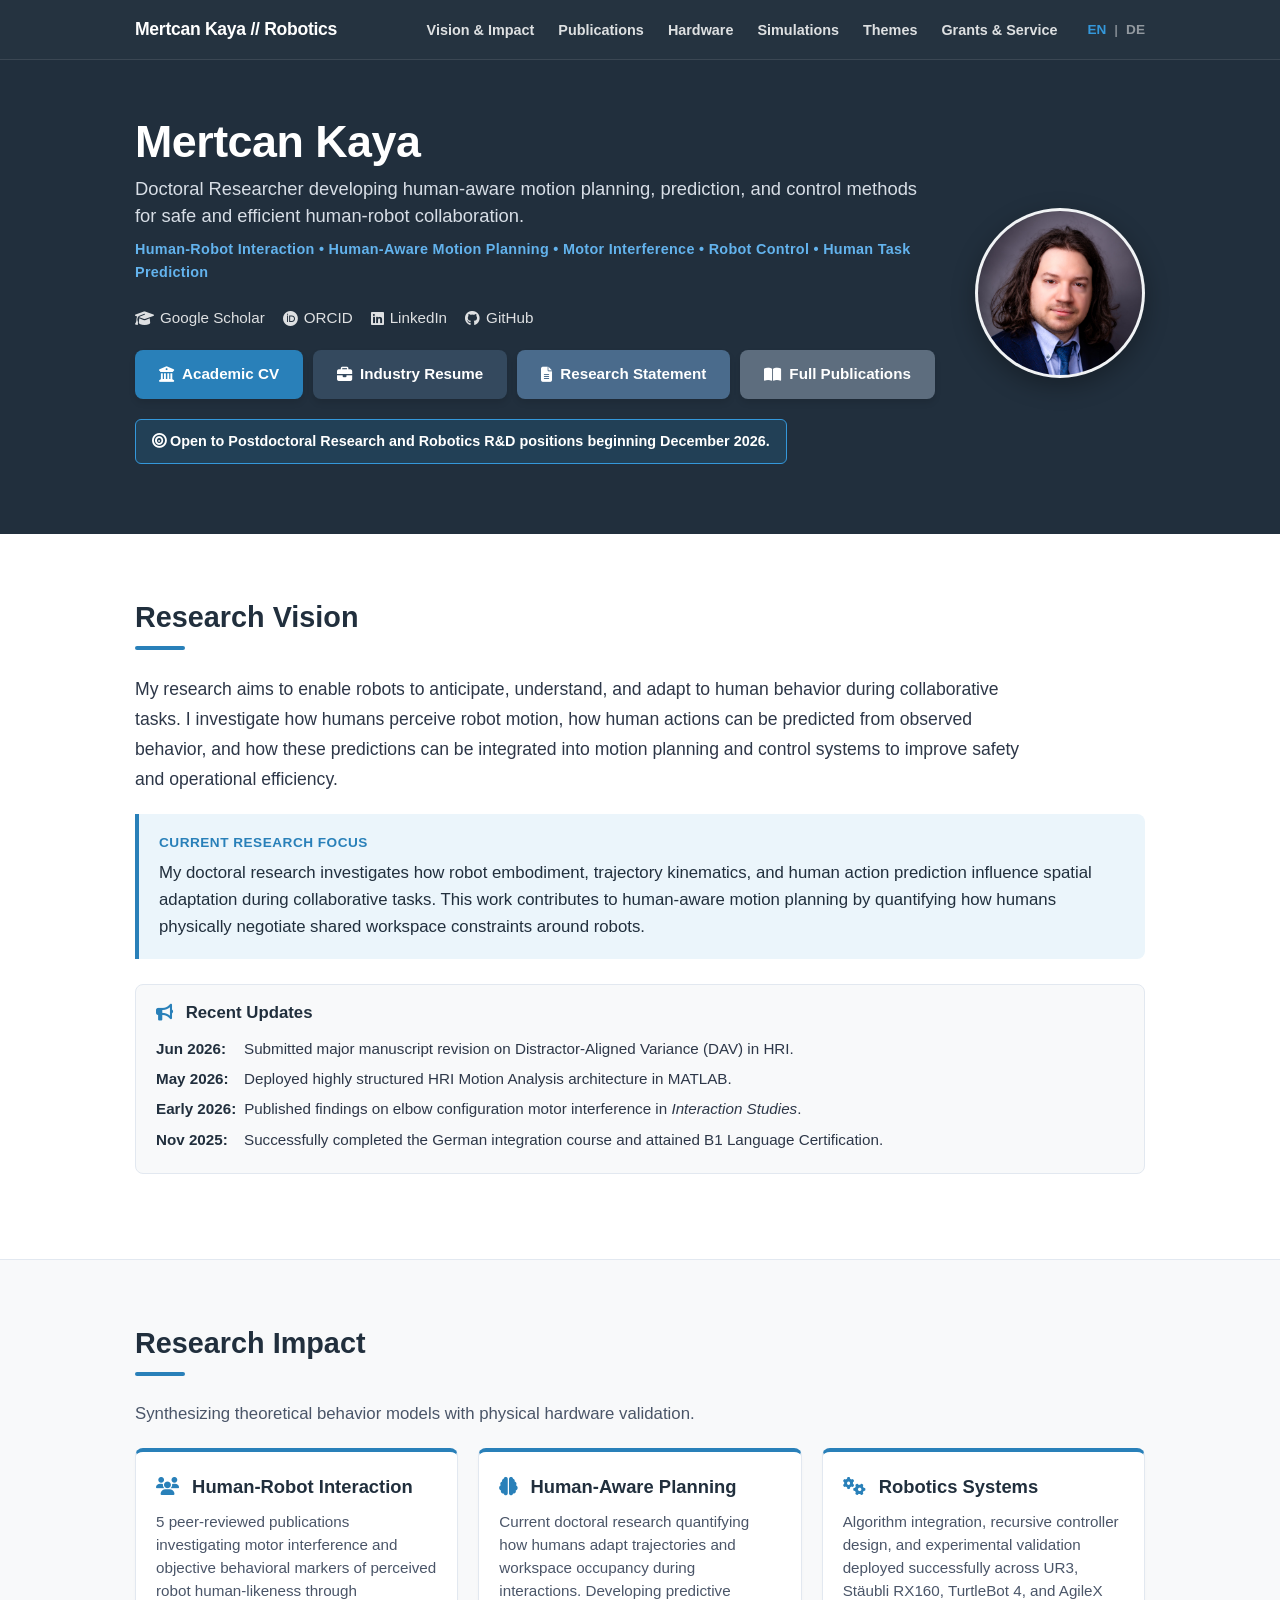
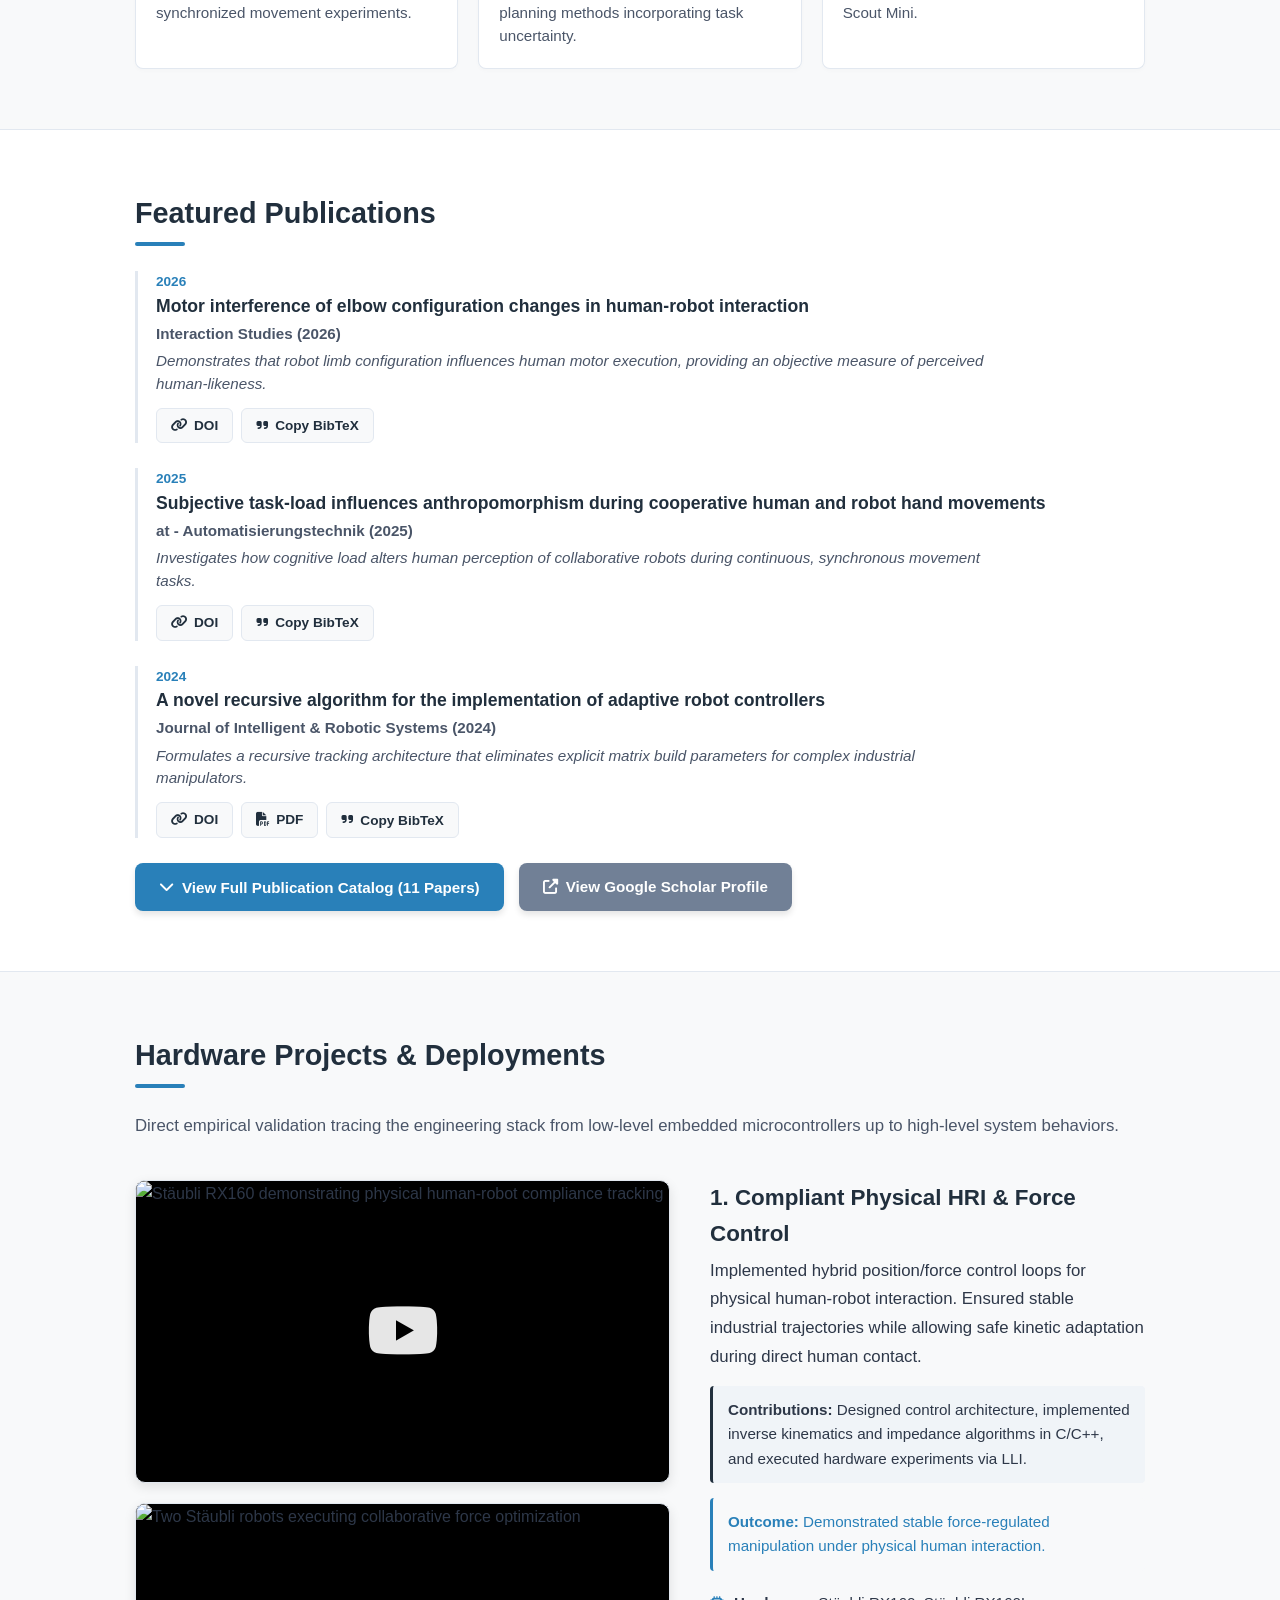
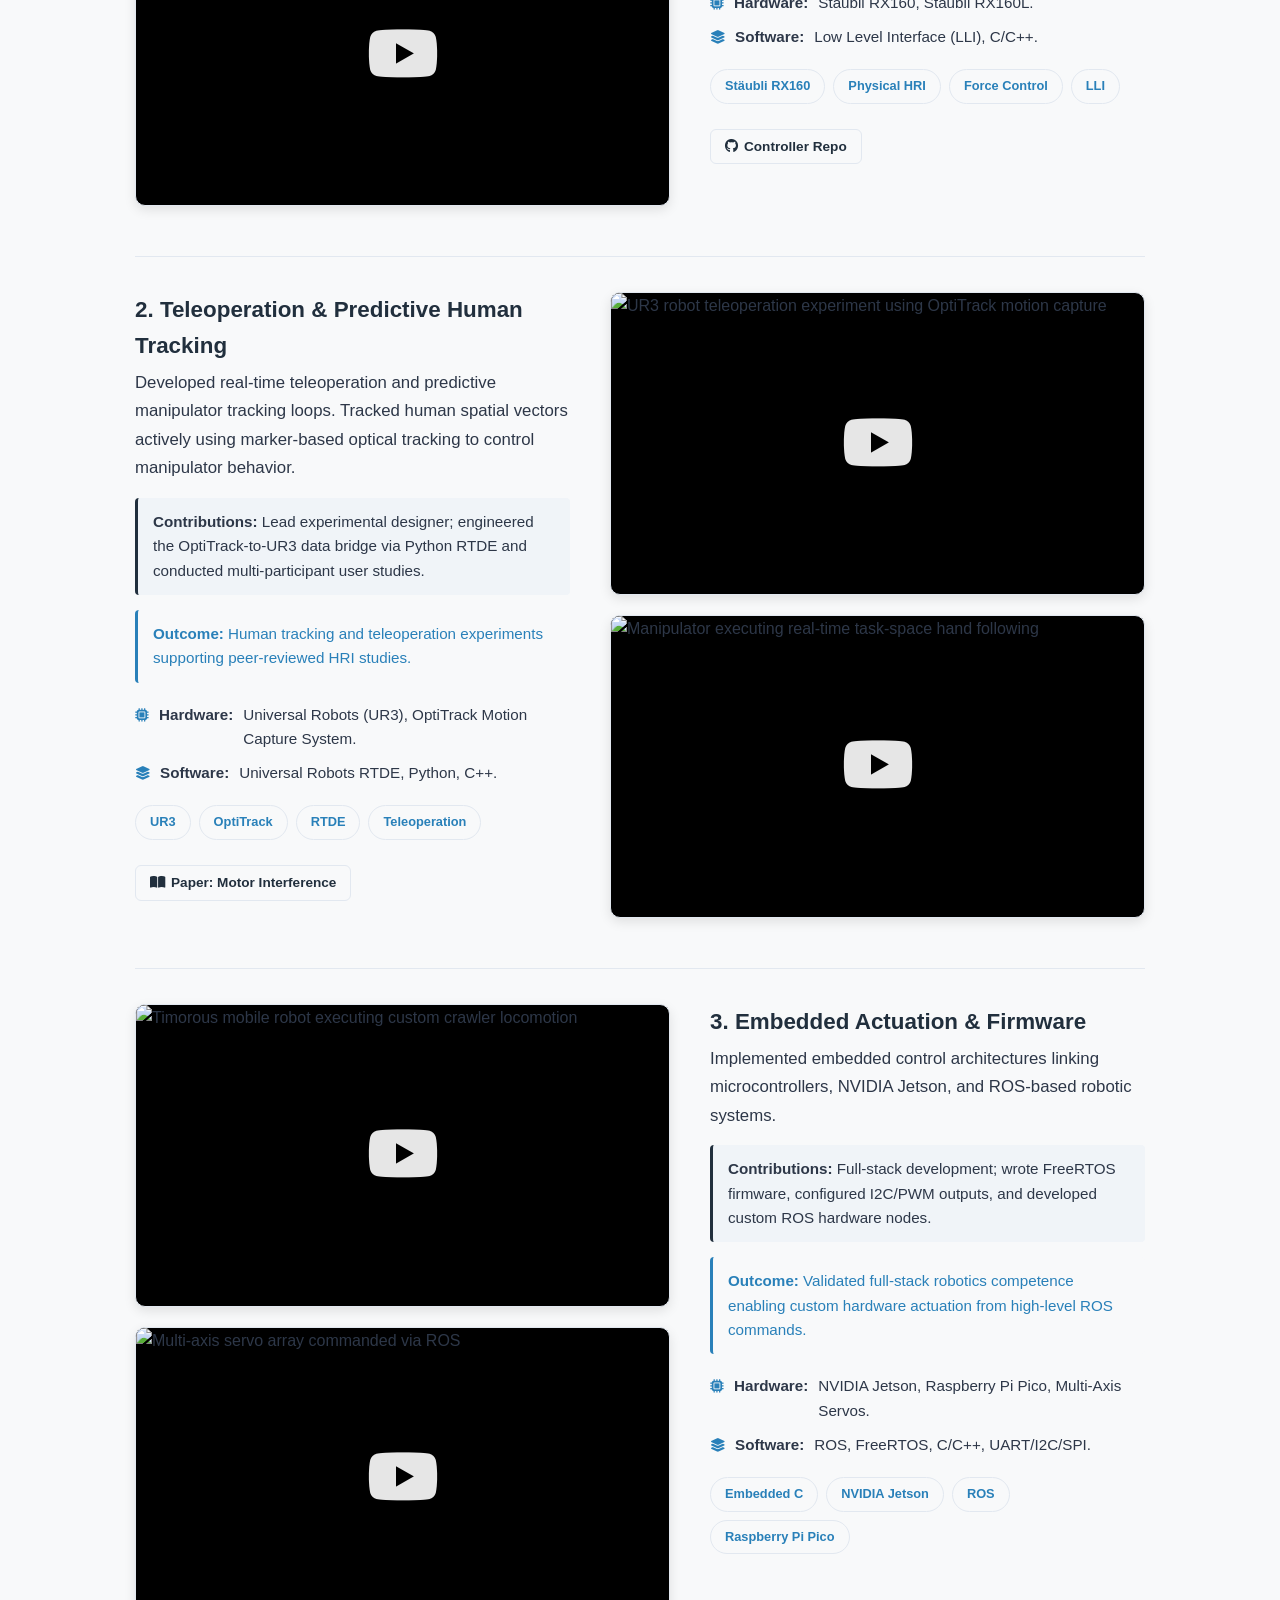
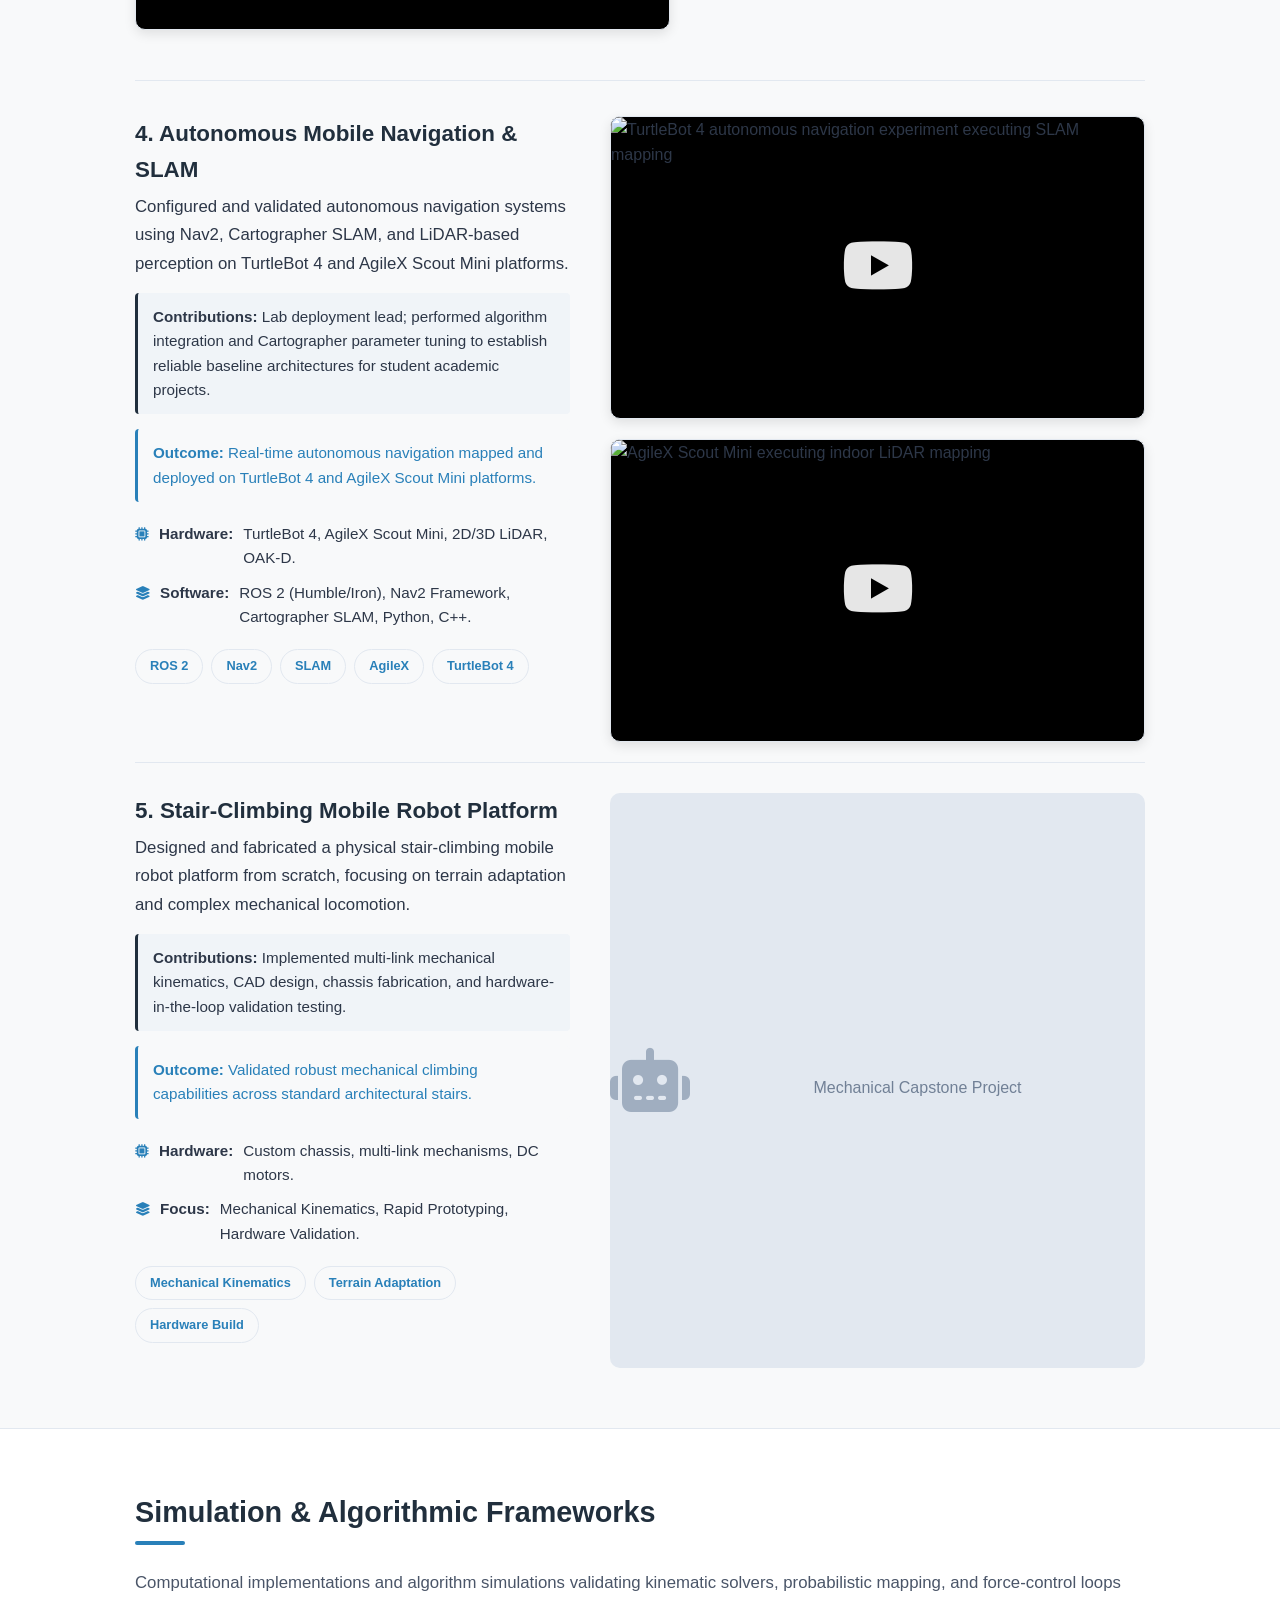
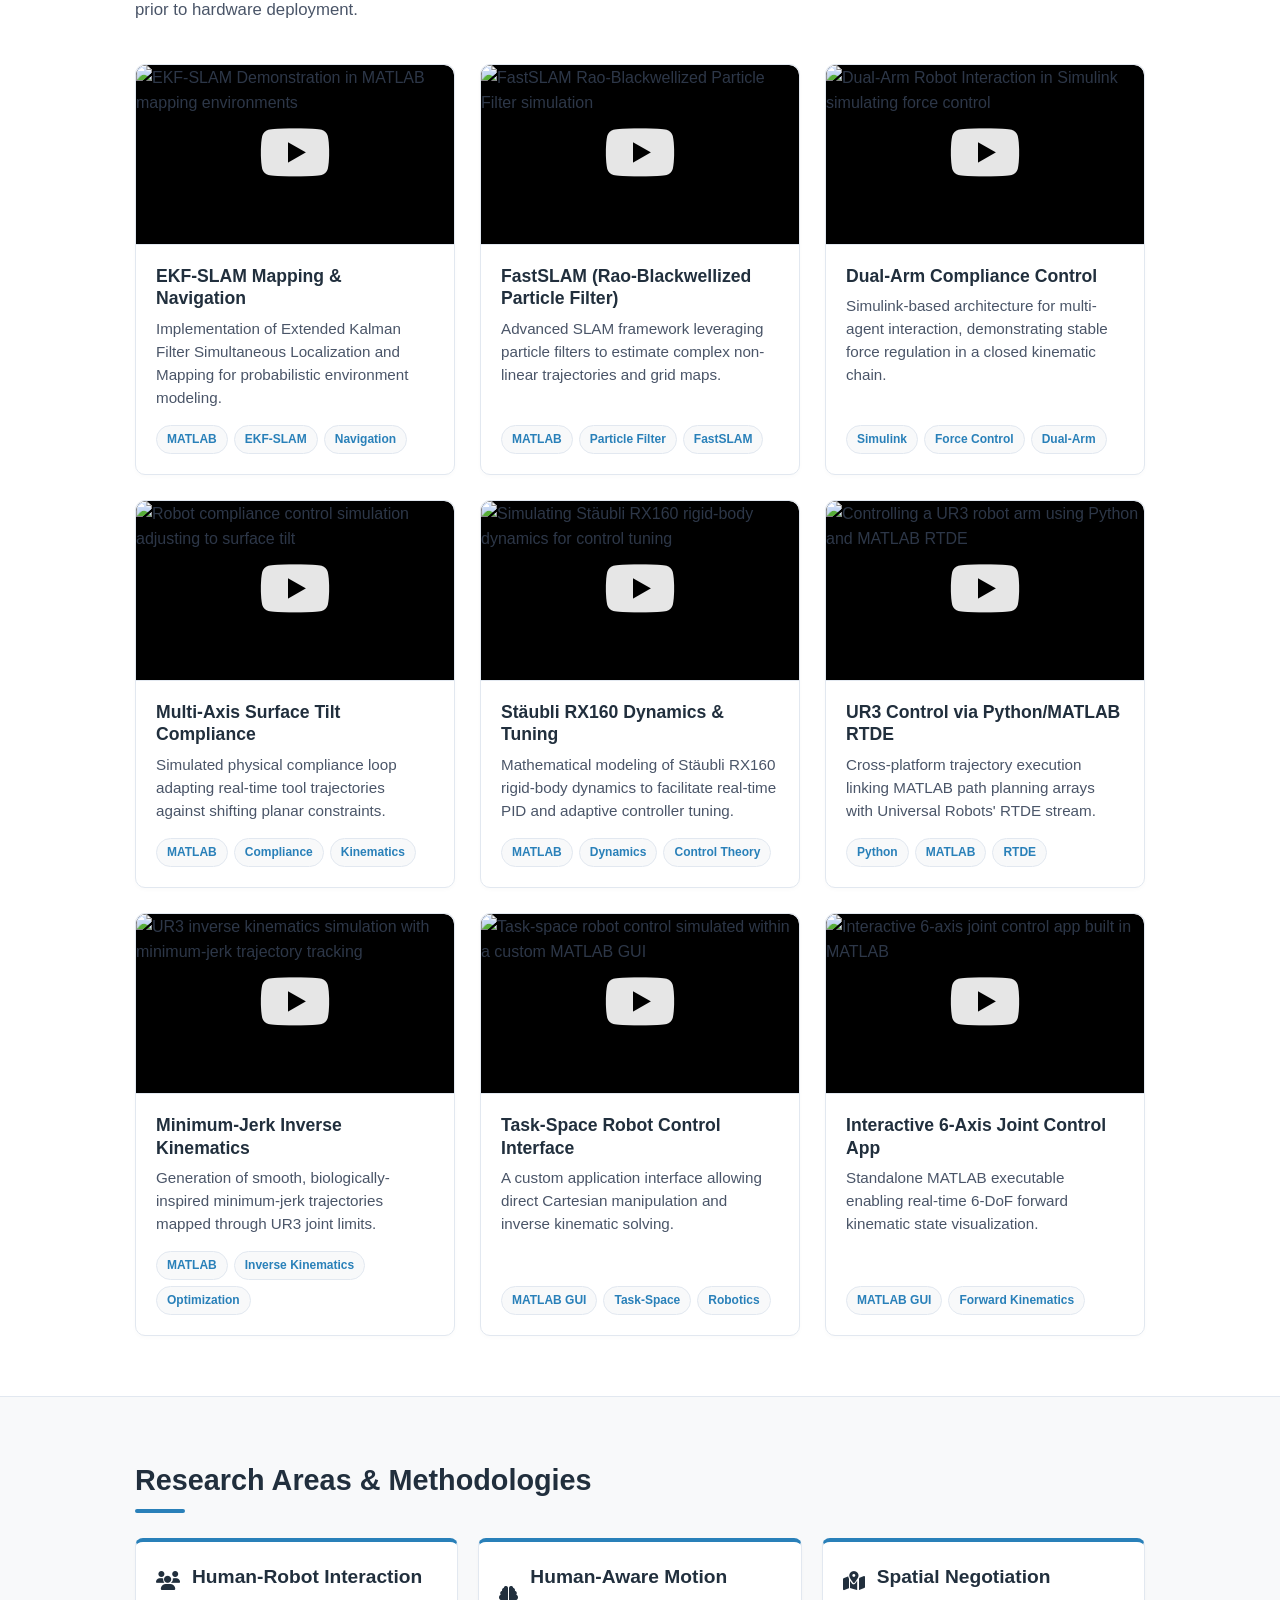
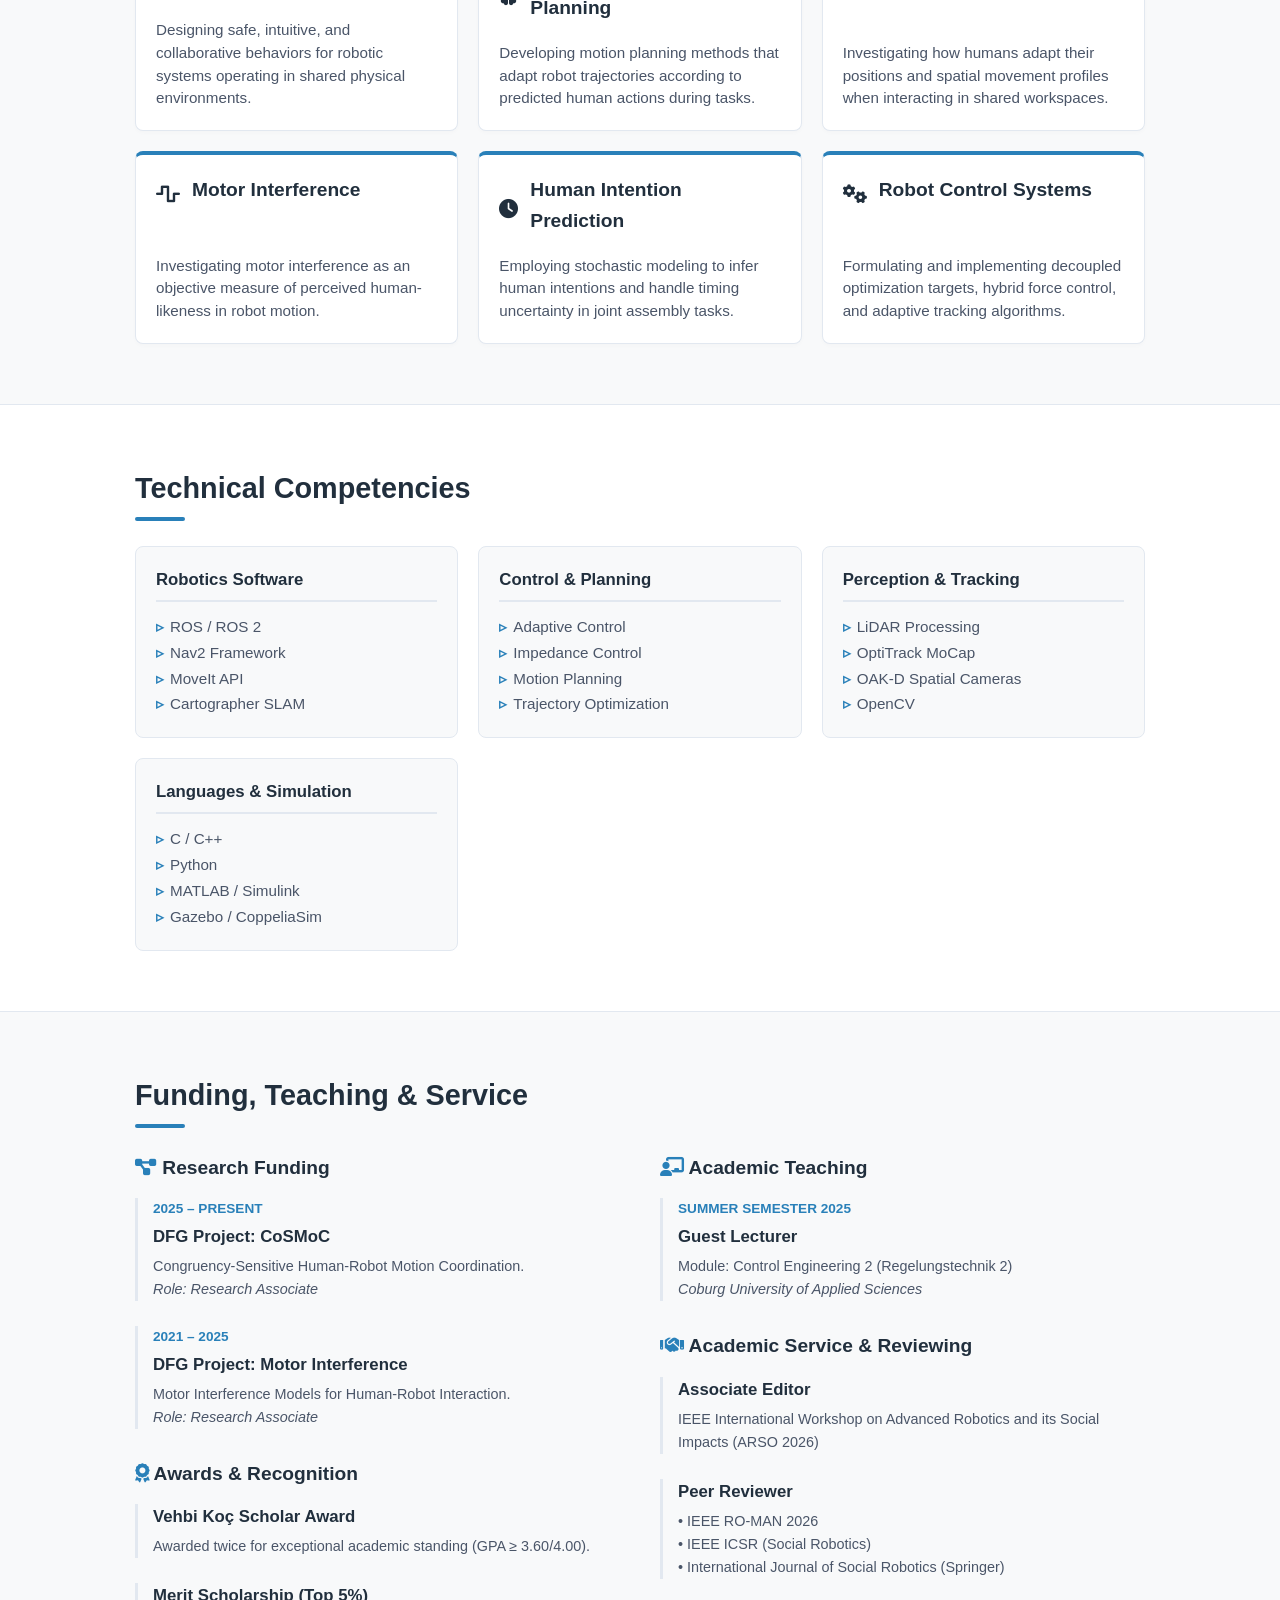
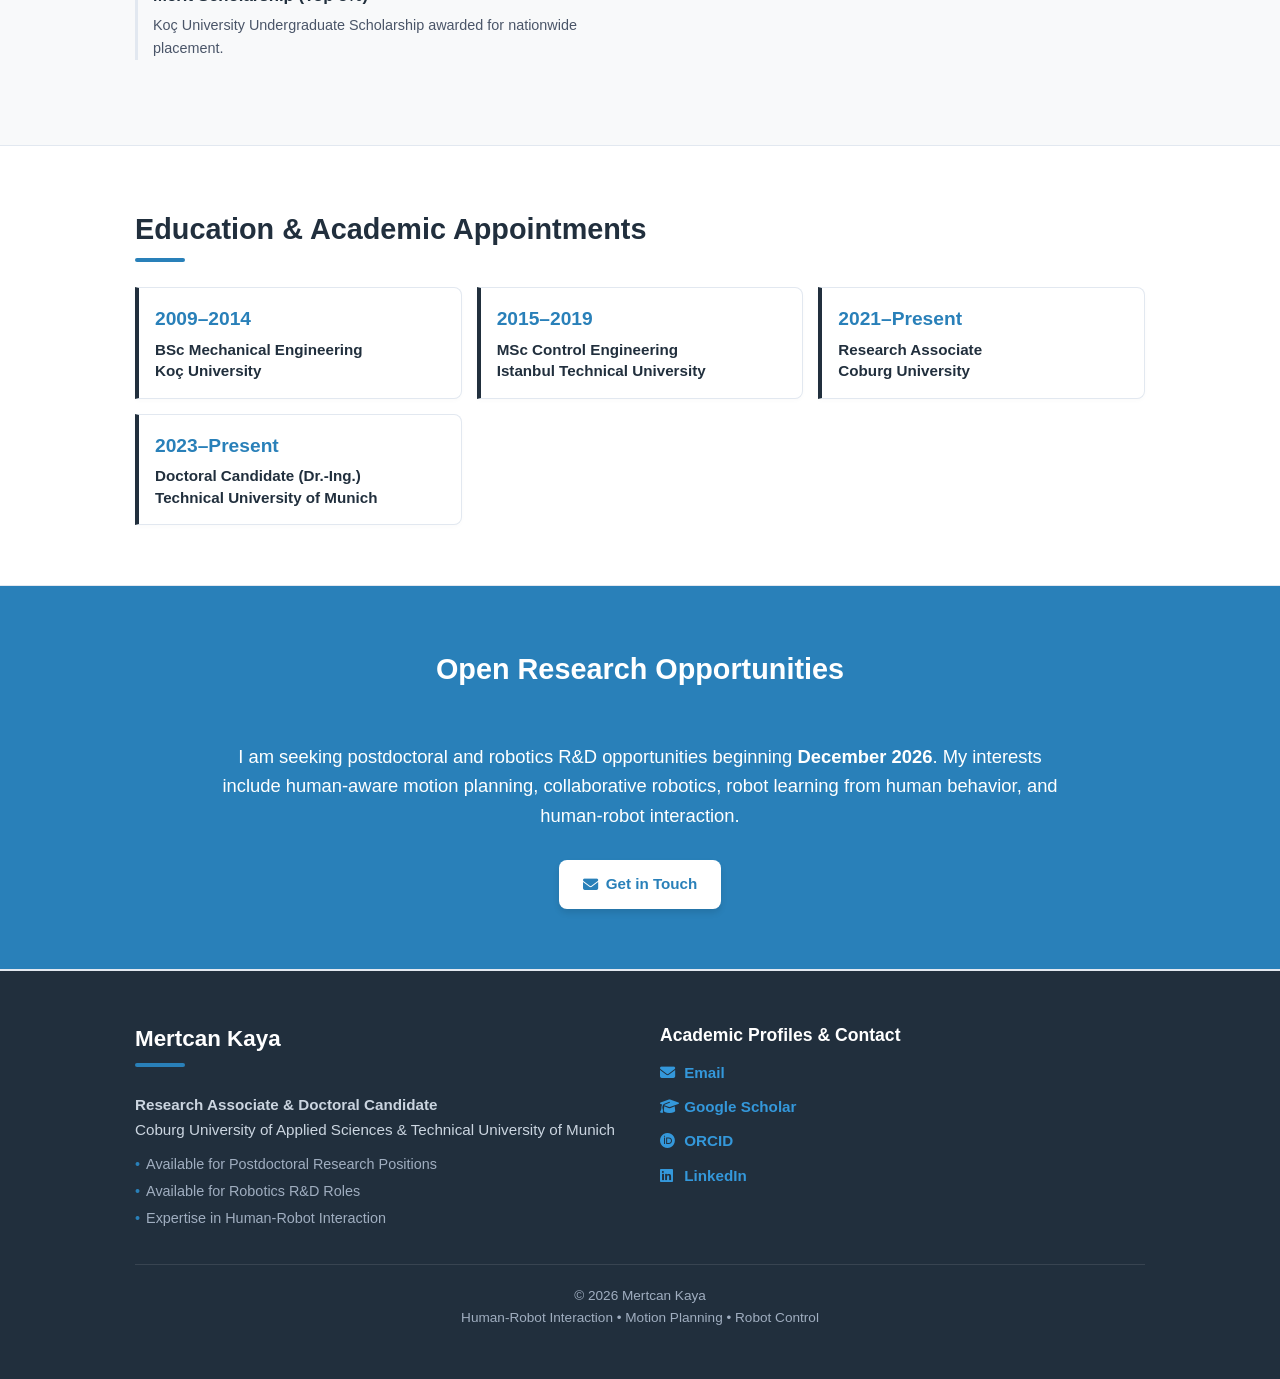
==== commit cbbe4d11: "Add stair-climbing mobile robot project details Added project details for a stair-climbing mobile ro" ====
--- a/index.html
+++ b/index.html
@@ -61,194 +61,10 @@
     <link rel="icon" href="data:image/svg+xml,<svg xmlns=%22http://www.w3.org/2000/svg%22 viewBox=%220 0 100 100%22><text y=%22.9em%22 font-size=%2280%22>🤖</text></svg>">
     <link rel="stylesheet" href="https://cdnjs.cloudflare.com/ajax/libs/font-awesome/6.4.0/css/all.min.css">
     
-    <style>
-        :root {
-            --techslate: #212F3D;      
-            --textgray: #2D3748;       
-            --linkblue: #2980B9;       
-            --lightbg: #F8F9FA;        
-            --ytred: #CC0000;          
-            --bordergray: #E2E8F0;     
-        }
-
-        * { box-sizing: border-box; margin: 0; padding: 0; }
-        html { scroll-behavior: smooth; scroll-padding-top: 80px; }
-        body { font-family: -apple-system, BlinkMacSystemFont, "Segoe UI", Roboto, Helvetica, Arial, sans-serif; color: var(--textgray); line-height: 1.6; background-color: #FFFFFF; padding-top: 60px; }
-        a { color: var(--linkblue); text-decoration: none; transition: color 0.2s; }
-        a:hover { color: var(--techslate); }
-
-        /* --- Sticky Navigation & Mobile Menu --- */
-        .navbar { position: fixed; top: 0; left: 0; width: 100%; height: 60px; background-color: rgba(33, 47, 61, 0.98); z-index: 1000; border-bottom: 1px solid rgba(255,255,255,0.1); }
-        .nav-container { max-width: 1050px; margin: 0 auto; height: 100%; display: flex; align-items: center; padding: 0 20px; }
-        .nav-brand { color: #FFFFFF; font-weight: 700; font-size: 1.1rem; letter-spacing: -0.3px; transition: opacity 0.2s; }
-        .nav-brand:hover { opacity: 0.8; }
-        
-        .nav-links { display: flex; gap: 24px; list-style: none; margin-left: auto; margin-right: 30px; }
-        .nav-links a { color: rgba(255,255,255,0.85); font-size: 0.9rem; font-weight: 600; }
-        .nav-links a:hover { color: #FFFFFF; }
-        .menu-toggle { display: none; color: #FFFFFF; font-size: 1.5rem; cursor: pointer; background: none; border: none; }
-
-        /* --- Language Switcher --- */
-        .lang-switch { display: flex; gap: 8px; align-items: center; color: rgba(255,255,255,0.4); font-size: 0.85rem; font-weight: 700; }
-        .lang-switch a { color: rgba(255,255,255,0.5); transition: color 0.2s; }
-        .lang-switch a:hover { color: #FFFFFF; }
-        .lang-switch a.active { color: #3498DB; pointer-events: none; }
-        
-        /* --- Layout Containers --- */
-        .container { max-width: 1050px; margin: 0 auto; padding: 0 20px; }
-        section { padding: 60px 0; border-bottom: 1px solid var(--bordergray); }
-        .bg-light { background-color: var(--lightbg); }
-
-        /* --- Hero Section & Banner --- */
-        header { background-color: var(--techslate); color: #FFFFFF; padding: 55px 0; }
-        .hero-layout { display: flex; align-items: center; justify-content: space-between; gap: 40px; }
-        .hero-text { flex: 1; }
-        .hero-text h1 { font-size: 2.8rem; font-weight: 800; margin: 0 0 6px 0; letter-spacing: -0.5px; line-height: 1.2; }
-        .hero-text .subtitle { font-size: 1.15rem; opacity: 0.95; margin: 0 0 8px 0; font-weight: 400; color: #E2E8F0; line-height: 1.5; }
-        .keyword-strip { font-size: 0.9rem; color: #63B3ED; font-weight: 600; margin-bottom: 22px; letter-spacing: 0.3px; }
-        
-        .hero-photo-container { flex-shrink: 0; margin: 0; }
-        .hero-photo { width: 170px; height: 170px; border-radius: 50%; object-fit: cover; border: 3px solid rgba(255, 255, 255, 0.25); box-shadow: 0 8px 24px rgba(0,0,0,0.3); background-color: #ECEFF1; }
-        
-        .social-links { display: flex; gap: 18px; flex-wrap: wrap; margin: 0 0 20px 0; }
-        .social-links a { color: #FFFFFF; font-size: 0.95rem; display: inline-flex; align-items: center; gap: 6px; opacity: 0.85; transition: opacity 0.2s, transform 0.2s; }
-        .social-links a:hover { opacity: 1; color: #3498DB; transform: translateY(-2px); }
-        .cta-banner { background-color: rgba(41, 128, 185, 0.2); border: 1px solid #3498DB; color: #FFFFFF; padding: 10px 16px; border-radius: 6px; display: inline-block; font-weight: 600; font-size: 0.9rem; margin-bottom: 15px; }
-        .btn-group { margin: 12px 0 20px 0; display: flex; gap: 10px; flex-wrap: wrap; }
-
-        /* --- Section Headings --- */
-        h2 { font-size: 1.8rem; color: var(--techslate); margin-bottom: 25px; position: relative; padding-bottom: 10px; font-weight: 800; }
-        h2::after { content: ''; position: absolute; left: 0; bottom: 0; width: 50px; height: 4px; background-color: var(--linkblue); border-radius: 2px; }
-        h3 { font-size: 1.2rem; color: var(--techslate); font-weight: 700; margin-bottom: 8px; }
-
-        /* --- Research Vision & Impact --- */
-        .vision-text { font-size: 1.1rem; color: var(--textgray); line-height: 1.7; margin-bottom: 20px; max-width: 900px; }
-        .focus-block { background-color: #EBF5FB; border-left: 4px solid var(--linkblue); padding: 18px 20px; border-radius: 0 8px 8px 0; margin-bottom: 25px; font-size: 1.05rem; color: var(--techslate); line-height: 1.6; }
-        .focus-block strong { color: var(--linkblue); font-weight: 800; display: block; margin-bottom: 6px; text-transform: uppercase; font-size: 0.85rem; letter-spacing: 0.5px; }
-        
-        .news-ticker { background-color: var(--lightbg); border: 1px solid var(--bordergray); padding: 15px 20px; border-radius: 8px; margin-bottom: 25px; }
-        .news-ticker h3 { font-size: 1.05rem; margin-bottom: 10px; color: var(--techslate); }
-        .news-ticker ul { list-style: none; font-size: 0.95rem; color: var(--textgray); }
-        .news-ticker li { margin-bottom: 6px; display: flex; gap: 8px; }
-        .news-ticker li strong { color: var(--techslate); min-width: 80px; flex-shrink: 0; }
-
-        /* --- Impact Grid --- */
-        .contrib-grid { display: grid; grid-template-columns: repeat(auto-fit, minmax(300px, 1fr)); gap: 20px; margin-top: 15px; }
-        .contrib-card { background: #FFFFFF; border: 1px solid var(--bordergray); border-radius: 8px; padding: 20px; box-shadow: 0 2px 4px rgba(0,0,0,0.02); display: flex; flex-direction: column; border-top: 4px solid var(--linkblue); transition: transform 0.2s, box-shadow 0.2s; }
-        .contrib-card:hover { transform: translateY(-4px); box-shadow: 0 8px 16px rgba(0,0,0,0.06); }
-        .contrib-card h3 { font-size: 1.15rem; color: var(--techslate); font-weight: 700; margin-bottom: 10px; }
-        .contrib-card p { font-size: 0.95rem; color: #4A5568; line-height: 1.5; }
-
-        /* --- Publications --- */
-        .pub-list { list-style: none; margin-bottom: 20px; }
-        .pub-item { margin-bottom: 25px; padding-left: 18px; border-left: 3px solid var(--bordergray); transition: border-color 0.2s; }
-        .pub-item:hover { border-left-color: var(--linkblue); }
-        .pub-year { font-size: 0.85rem; color: var(--linkblue); font-weight: 700; margin-bottom: 2px; }
-        .pub-title { font-weight: 700; font-size: 1.1rem; color: var(--techslate); margin-bottom: 4px; line-height: 1.3; }
-        .pub-venue { font-size: 0.95rem; color: #4A5568; font-weight: 600; margin-bottom: 4px; }
-        .pub-summary { font-size: 0.95rem; color: #4A5568; font-style: italic; margin-bottom: 12px; line-height: 1.5; max-width: 850px; }
-        .pub-actions { display: flex; gap: 8px; flex-wrap: wrap; }
-        @keyframes fadeInDown { from { opacity: 0; transform: translateY(-10px); } to { opacity: 1; transform: translateY(0); } }
-        .drawer-anim { animation: fadeInDown 0.4s ease-out forwards; }
-
-        /* --- Hardware Projects --- */
-        .project-block { display: flex; flex-wrap: wrap; gap: 40px; margin-bottom: 35px; }
-        .project-info { flex: 1 1 400px; }
-        .project-media { flex: 1 1 500px; }
-        .project-objective { font-size: 1.05rem; margin-bottom: 15px; color: var(--textgray); line-height: 1.7; }
-        .project-role { font-size: 0.95rem; background-color: #F0F4F8; padding: 12px 15px; border-left: 3px solid var(--techslate); border-radius: 4px; margin-bottom: 15px; color: var(--textgray); }
-        .project-outcome { font-size: 0.95rem; font-weight: 500; color: var(--linkblue); background-color: var(--lightbg); padding: 12px 15px; border-left: 3px solid var(--linkblue); border-radius: 4px; margin-bottom: 20px; }
-        
-        .spec-list { list-style: none; margin-bottom: 20px; }
-        .spec-list li { font-size: 0.95rem; margin-bottom: 10px; display: flex; align-items: baseline; gap: 10px; }
-        .spec-list li i { color: var(--linkblue); font-size: 0.85rem; padding-top: 4px; }
-        .tech-tags { display: flex; flex-wrap: wrap; gap: 8px; margin-bottom: 25px; }
-        .tech-tags span { background: var(--lightbg); color: var(--linkblue); font-size: 0.8rem; font-weight: 700; padding: 6px 14px; border-radius: 20px; border: 1px solid var(--bordergray); }
-
-        .video-container { position: relative; padding-bottom: 56.25%; height: 0; overflow: hidden; background: #000; cursor: pointer; border-radius: 10px; box-shadow: 0 4px 12px rgba(0,0,0,0.1); border: 1px solid var(--bordergray); margin-bottom: 20px; transition: transform 0.2s, box-shadow 0.2s; }
-        .video-container:hover { transform: translateY(-4px); box-shadow: 0 8px 24px rgba(0,0,0,0.15); }
-        .video-container iframe, .video-container img { position: absolute; top: 0; left: 0; width: 100%; height: 100%; border: 0; object-fit: cover; }
-        .play-overlay-btn { position: absolute; top: 50%; left: 50%; transform: translate(-50%, -50%); font-size: 4rem; color: rgba(255, 255, 255, 0.9); z-index: 2; pointer-events: none; text-shadow: 0 4px 12px rgba(0,0,0,0.4); transition: transform 0.2s, color 0.2s; }
-        .video-container:hover .play-overlay-btn { color: var(--ytred); transform: translate(-50%, -50%) scale(1.1); }
-
-        /* --- Sim Grid --- */
-        .sim-grid { display: grid; grid-template-columns: repeat(auto-fit, minmax(300px, 1fr)); gap: 25px; margin-top: 20px; }
-        .sim-card { background: #FFFFFF; border: 1px solid var(--bordergray); border-radius: 10px; overflow: hidden; box-shadow: 0 2px 4px rgba(0,0,0,0.02); display: flex; flex-direction: column; transition: transform 0.2s, box-shadow 0.2s; }
-        .sim-card:hover { transform: translateY(-4px); box-shadow: 0 8px 16px rgba(0,0,0,0.06); }
-        .sim-card .video-container { margin-bottom: 0; border-radius: 10px 10px 0 0; border: none; border-bottom: 1px solid var(--bordergray); box-shadow: none; }
-        .sim-card .video-container iframe { border-radius: 10px 10px 0 0; }
-        .sim-content { padding: 20px; flex-grow: 1; display: flex; flex-direction: column; }
-        .sim-content h3 { font-size: 1.1rem; color: var(--techslate); margin-bottom: 8px; line-height: 1.3; font-weight: 700; }
-        .sim-content p { font-size: 0.95rem; color: #4A5568; line-height: 1.5; margin-bottom: 15px; flex-grow: 1; }
-        .sim-tags { display: flex; flex-wrap: wrap; gap: 6px; list-style: none; margin-top: auto; }
-        .sim-tags li { background: var(--lightbg); color: var(--linkblue); font-size: 0.75rem; font-weight: 700; padding: 4px 10px; border-radius: 20px; border: 1px solid var(--bordergray); }
-
-        /* --- Research Themes Grid --- */
-        .repo-grid { display: grid; grid-template-columns: repeat(auto-fit, minmax(300px, 1fr)); gap: 20px; margin-top: 20px; }
-        .repo-card { background: #FFFFFF; border: 1px solid var(--bordergray); border-radius: 8px; padding: 20px; box-shadow: 0 2px 4px rgba(0,0,0,0.02); display: flex; flex-direction: column; justify-content: space-between; border-top: 4px solid var(--linkblue); transition: transform 0.2s, box-shadow 0.2s; }
-        .repo-card:hover { transform: translateY(-4px); box-shadow: 0 8px 16px rgba(0,0,0,0.06); }
-        .repo-header { display: flex; align-items: center; gap: 12px; margin-bottom: 10px; }
-        .repo-header i { font-size: 1.2rem; color: var(--techslate); }
-        .repo-description { font-size: 0.95rem; color: #4A5568; line-height: 1.5; }
-
-        /* --- Education & Appointments Timeline --- */
-        .timeline-grid { display: grid; grid-template-columns: repeat(auto-fit, minmax(250px, 1fr)); gap: 15px; margin-top: 20px; }
-        .timeline-card { background: #FFFFFF; border: 1px solid var(--bordergray); border-left: 4px solid var(--techslate); padding: 16px; border-radius: 0 8px 8px 0; box-shadow: 0 2px 4px rgba(0,0,0,0.02); transition: border-color 0.2s; }
-        .timeline-card:hover { border-left-color: var(--linkblue); }
-        .timeline-year { font-size: 1.2rem; font-weight: 800; color: var(--linkblue); margin-bottom: 4px; }
-        .timeline-title { font-size: 0.95rem; font-weight: 600; color: var(--techslate); line-height: 1.4; }
-
-        /* --- Technical Skills Matrix --- */
-        .skills-grid { display: grid; grid-template-columns: repeat(auto-fit, minmax(240px, 1fr)); gap: 20px; margin-top: 20px; }
-        .skills-category { background: var(--lightbg); padding: 20px; border-radius: 8px; border: 1px solid var(--bordergray); }
-        .skills-category h3 { font-size: 1.05rem; color: var(--techslate); margin-bottom: 12px; border-bottom: 2px solid var(--bordergray); padding-bottom: 6px; }
-        .skills-category ul { list-style: none; font-size: 0.95rem; color: #4A5568; line-height: 1.7; }
-        .skills-category ul li::before { content: '▹'; color: var(--linkblue); margin-right: 6px; font-weight: bold; }
-
-        /* --- Academic Block Elements (Funding/Awards) --- */
-        .academic-block { margin-bottom: 25px; padding-left: 15px; border-left: 3px solid var(--bordergray); }
-        .academic-block-title { font-weight: 700; color: var(--techslate); font-size: 1.05rem; }
-        .academic-block-meta { font-size: 0.85rem; color: var(--linkblue); font-weight: 700; margin-bottom: 4px; text-transform: uppercase; }
-        .academic-block-desc { font-size: 0.9rem; color: #4A5568; margin-top: 4px; }
-
-        /* --- Buttons --- */
-        .btn-small { font-size: 0.85rem; padding: 6px 14px; background: var(--lightbg); color: var(--techslate); border: 1px solid var(--bordergray); border-radius: 6px; font-weight: 600; cursor: pointer; transition: all 0.2s; display: inline-flex; align-items: center; gap: 6px; }
-        .btn-small:hover { background: var(--bordergray); transform: translateY(-2px); box-shadow: 0 2px 4px rgba(0,0,0,0.05); }
-
-        .btn { display: inline-flex; align-items: center; gap: 8px; padding: 12px 24px; background-color: var(--techslate); color: #FFFFFF; font-weight: 600; border-radius: 8px; font-size: 0.95rem; border: none; cursor: pointer; transition: all 0.2s; box-shadow: 0 4px 6px rgba(0,0,0,0.1); }
-        .btn:hover { background-color: var(--linkblue); color: #FFFFFF; transform: translateY(-2px); box-shadow: 0 6px 12px rgba(0,0,0,0.15); }
-        .btn-secondary { background-color: #718096; }
-
-        /* --- Call to Action & Footer --- */
-        #opportunities { background-color: var(--linkblue); color: #FFFFFF; text-align: center; padding: 60px 20px; }
-        #opportunities h2 { color: #FFFFFF; font-weight: 800; }
-        #opportunities h2::after { display: none; }
-        
-        footer { background: var(--techslate); padding: 50px 0; color: #FFFFFF; border-top: 1px solid var(--bordergray); }
-        .contact-grid { display: grid; grid-template-columns: repeat(auto-fit, minmax(300px, 1fr)); gap: 40px; text-align: left; }
-        .footer-text { font-size: 0.95rem; color: #CBD5E0; line-height: 1.7; }
-        .footer-links a { color: #3498DB; display: block; margin-bottom: 10px; font-weight: 600; font-size: 0.95rem; transition: color 0.2s; }
-        .footer-links a:hover { color: #FFFFFF; }
-        .availability-list { list-style: none; margin-top: 10px; font-size: 0.9rem; color: #A0AEC0; }
-        .availability-list li { margin-bottom: 4px; }
-        .availability-list li::before { content: '•'; color: var(--linkblue); margin-right: 6px; }
-
-        /* --- Responsive Viewport Logic --- */
-        @media (max-width: 768px) {
-            .hero-layout { flex-direction: column; text-align: center; gap: 25px; }
-            .hero-photo-container { order: -1; } 
-            .social-links, .btn-group { justify-content: center; }
-            body { padding-top: 60px; }
-            .menu-toggle { display: block; }
-            
-            /* Mobile adjustment for language switcher */
-            .lang-switch { margin-left: auto; margin-right: 20px; }
-            
-            .nav-links { display: none; flex-direction: column; position: absolute; top: 60px; left: 0; width: 100%; background-color: rgba(33, 47, 61, 0.98); padding: 15px 20px; gap: 15px; border-bottom: 1px solid rgba(255,255,255,0.1); box-shadow: 0 4px 12px rgba(0,0,0,0.1); }
-            .nav-links.active { display: flex; margin-left: 0; margin-right: 0; }
-            .pub-actions { justify-content: flex-start; }
-        }
-    </style>
+    <!-- ==========================================
+         GLOBAL CSS STYLESHEET
+         ========================================== -->
+    <link rel="stylesheet" href="style.css">
 </head>
 <body>
 
@@ -635,6 +451,35 @@
                 </div>
             </div>
 
+            <div class="project-block" style="margin-bottom: 0; padding-top: 30px; border-top: 1px solid var(--bordergray);">
+                <div class="project-info">
+                    <h3 style="font-size: 1.4rem; border:none; margin-bottom: 5px;">5. Stair-Climbing Mobile Robot Platform</h3>
+                    <p class="project-objective">
+                        Designed and fabricated a physical stair-climbing mobile robot platform from scratch, focusing on terrain adaptation and complex mechanical locomotion.
+                    </p>
+                    <div class="project-role">
+                        <strong>Contributions:</strong> Implemented multi-link mechanical kinematics, CAD design, chassis fabrication, and hardware-in-the-loop validation testing.
+                    </div>
+                    <div class="project-outcome">
+                        <strong>Outcome:</strong> Validated robust mechanical climbing capabilities across standard architectural stairs.
+                    </div>
+                    
+                    <ul class="spec-list">
+                        <li><i class="fas fa-microchip"></i> <strong>Hardware:</strong> Custom chassis, multi-link mechanisms, DC motors.</li>
+                        <li><i class="fas fa-layer-group"></i> <strong>Focus:</strong> Mechanical Kinematics, Rapid Prototyping, Hardware Validation.</li>
+                    </ul>
+
+                    <div class="tech-tags">
+                        <span>Mechanical Kinematics</span><span>Terrain Adaptation</span><span>Hardware Build</span>
+                    </div>
+                </div>
+                
+                <div class="project-media" style="display: flex; align-items: center; justify-content: center; background: #e2e8f0; border-radius: 10px; min-height: 200px;">
+                    <!-- Replace with a photo of your stair climbing robot if you have one! -->
+                    <i class="fas fa-robot fa-4x" style="color: #a0aec0;"></i>
+                    <p style="text-align: center; color: #718096; margin-top: 15px; width: 100%;">Mechanical Capstone Project</p>
+                </div>
+            </div>
         </div>
     </section>
 
@@ -923,7 +768,7 @@
                 </div>
                 <div class="timeline-card">
                     <div class="timeline-year">2023–Present</div>
-                    <div class="timeline-title">Doctoral Candidate<br>Technical University of Munich</div>
+                    <div class="timeline-title">Doctoral Candidate (Dr.-Ing.)<br>Technical University of Munich</div>
                 </div>
             </div>
         </div>
--- a/style.css
+++ b/style.css
@@ -0,0 +1,186 @@
+:root {
+    --techslate: #212F3D;      
+    --textgray: #2D3748;       
+    --linkblue: #2980B9;       
+    --lightbg: #F8F9FA;        
+    --ytred: #CC0000;          
+    --bordergray: #E2E8F0;     
+}
+
+* { box-sizing: border-box; margin: 0; padding: 0; }
+html { scroll-behavior: smooth; scroll-padding-top: 80px; }
+body { font-family: -apple-system, BlinkMacSystemFont, "Segoe UI", Roboto, Helvetica, Arial, sans-serif; color: var(--textgray); line-height: 1.6; background-color: #FFFFFF; padding-top: 60px; }
+a { color: var(--linkblue); text-decoration: none; transition: color 0.2s; }
+a:hover { color: var(--techslate); }
+
+/* --- Sticky Navigation & Mobile Menu --- */
+.navbar { position: fixed; top: 0; left: 0; width: 100%; height: 60px; background-color: rgba(33, 47, 61, 0.98); z-index: 1000; border-bottom: 1px solid rgba(255,255,255,0.1); }
+.nav-container { max-width: 1050px; margin: 0 auto; height: 100%; display: flex; align-items: center; padding: 0 20px; }
+.nav-brand { color: #FFFFFF; font-weight: 700; font-size: 1.1rem; letter-spacing: -0.3px; transition: opacity 0.2s; }
+.nav-brand:hover { opacity: 0.8; }
+
+.nav-links { display: flex; gap: 24px; list-style: none; margin-left: auto; margin-right: 30px; }
+.nav-links a { color: rgba(255,255,255,0.85); font-size: 0.9rem; font-weight: 600; }
+.nav-links a:hover { color: #FFFFFF; }
+.menu-toggle { display: none; color: #FFFFFF; font-size: 1.5rem; cursor: pointer; background: none; border: none; }
+
+/* --- Language Switcher --- */
+.lang-switch { display: flex; gap: 8px; align-items: center; color: rgba(255,255,255,0.4); font-size: 0.85rem; font-weight: 700; }
+.lang-switch a { color: rgba(255,255,255,0.5); transition: color 0.2s; }
+.lang-switch a:hover { color: #FFFFFF; }
+.lang-switch a.active { color: #3498DB; pointer-events: none; }
+
+/* --- Layout Containers --- */
+.container { max-width: 1050px; margin: 0 auto; padding: 0 20px; }
+section { padding: 60px 0; border-bottom: 1px solid var(--bordergray); }
+.bg-light { background-color: var(--lightbg); }
+
+/* --- Hero Section & Banner --- */
+header { background-color: var(--techslate); color: #FFFFFF; padding: 55px 0; }
+.hero-layout { display: flex; align-items: center; justify-content: space-between; gap: 40px; }
+.hero-text { flex: 1; }
+.hero-text h1 { font-size: 2.8rem; font-weight: 800; margin: 0 0 6px 0; letter-spacing: -0.5px; line-height: 1.2; }
+.hero-text .subtitle { font-size: 1.15rem; opacity: 0.95; margin: 0 0 8px 0; font-weight: 400; color: #E2E8F0; line-height: 1.5; }
+.keyword-strip { font-size: 0.9rem; color: #63B3ED; font-weight: 600; margin-bottom: 22px; letter-spacing: 0.3px; }
+
+.hero-photo-container { flex-shrink: 0; margin: 0; }
+.hero-photo { width: 170px; height: 170px; border-radius: 50%; object-fit: cover; border: 3px solid rgba(255, 255, 255, 0.25); box-shadow: 0 8px 24px rgba(0,0,0,0.3); background-color: #ECEFF1; }
+
+.social-links { display: flex; gap: 18px; flex-wrap: wrap; margin: 0 0 20px 0; }
+.social-links a { color: #FFFFFF; font-size: 0.95rem; display: inline-flex; align-items: center; gap: 6px; opacity: 0.85; transition: opacity 0.2s, transform 0.2s; }
+.social-links a:hover { opacity: 1; color: #3498DB; transform: translateY(-2px); }
+.cta-banner { background-color: rgba(41, 128, 185, 0.2); border: 1px solid #3498DB; color: #FFFFFF; padding: 10px 16px; border-radius: 6px; display: inline-block; font-weight: 600; font-size: 0.9rem; margin-bottom: 15px; }
+.btn-group { margin: 12px 0 20px 0; display: flex; gap: 10px; flex-wrap: wrap; }
+
+/* --- Section Headings --- */
+h2 { font-size: 1.8rem; color: var(--techslate); margin-bottom: 25px; position: relative; padding-bottom: 10px; font-weight: 800; }
+h2::after { content: ''; position: absolute; left: 0; bottom: 0; width: 50px; height: 4px; background-color: var(--linkblue); border-radius: 2px; }
+h3 { font-size: 1.2rem; color: var(--techslate); font-weight: 700; margin-bottom: 8px; }
+
+/* --- Research Vision & Impact --- */
+.vision-text { font-size: 1.1rem; color: var(--textgray); line-height: 1.7; margin-bottom: 20px; max-width: 900px; }
+.focus-block { background-color: #EBF5FB; border-left: 4px solid var(--linkblue); padding: 18px 20px; border-radius: 0 8px 8px 0; margin-bottom: 25px; font-size: 1.05rem; color: var(--techslate); line-height: 1.6; }
+.focus-block strong { color: var(--linkblue); font-weight: 800; display: block; margin-bottom: 6px; text-transform: uppercase; font-size: 0.85rem; letter-spacing: 0.5px; }
+
+.news-ticker { background-color: var(--lightbg); border: 1px solid var(--bordergray); padding: 15px 20px; border-radius: 8px; margin-bottom: 25px; }
+.news-ticker h3 { font-size: 1.05rem; margin-bottom: 10px; color: var(--techslate); }
+.news-ticker ul { list-style: none; font-size: 0.95rem; color: var(--textgray); }
+.news-ticker li { margin-bottom: 6px; display: flex; gap: 8px; }
+.news-ticker li strong { color: var(--techslate); min-width: 80px; flex-shrink: 0; }
+
+/* --- Impact Grid --- */
+.contrib-grid { display: grid; grid-template-columns: repeat(auto-fit, minmax(300px, 1fr)); gap: 20px; margin-top: 15px; }
+.contrib-card { background: #FFFFFF; border: 1px solid var(--bordergray); border-radius: 8px; padding: 20px; box-shadow: 0 2px 4px rgba(0,0,0,0.02); display: flex; flex-direction: column; border-top: 4px solid var(--linkblue); transition: transform 0.2s, box-shadow 0.2s; }
+.contrib-card:hover { transform: translateY(-4px); box-shadow: 0 8px 16px rgba(0,0,0,0.06); }
+.contrib-card h3 { font-size: 1.15rem; color: var(--techslate); font-weight: 700; margin-bottom: 10px; }
+.contrib-card p { font-size: 0.95rem; color: #4A5568; line-height: 1.5; }
+
+/* --- Publications --- */
+.pub-list { list-style: none; margin-bottom: 20px; }
+.pub-item { margin-bottom: 25px; padding-left: 18px; border-left: 3px solid var(--bordergray); transition: border-color 0.2s; }
+.pub-item:hover { border-left-color: var(--linkblue); }
+.pub-year { font-size: 0.85rem; color: var(--linkblue); font-weight: 700; margin-bottom: 2px; }
+.pub-title { font-weight: 700; font-size: 1.1rem; color: var(--techslate); margin-bottom: 4px; line-height: 1.3; }
+.pub-venue { font-size: 0.95rem; color: #4A5568; font-weight: 600; margin-bottom: 4px; }
+.pub-summary { font-size: 0.95rem; color: #4A5568; font-style: italic; margin-bottom: 12px; line-height: 1.5; max-width: 850px; }
+.pub-actions { display: flex; gap: 8px; flex-wrap: wrap; }
+@keyframes fadeInDown { from { opacity: 0; transform: translateY(-10px); } to { opacity: 1; transform: translateY(0); } }
+.drawer-anim { animation: fadeInDown 0.4s ease-out forwards; }
+
+/* --- Hardware Projects --- */
+.project-block { display: flex; flex-wrap: wrap; gap: 40px; margin-bottom: 35px; }
+.project-info { flex: 1 1 400px; }
+.project-media { flex: 1 1 500px; }
+.project-objective { font-size: 1.05rem; margin-bottom: 15px; color: var(--textgray); line-height: 1.7; }
+.project-role { font-size: 0.95rem; background-color: #F0F4F8; padding: 12px 15px; border-left: 3px solid var(--techslate); border-radius: 4px; margin-bottom: 15px; color: var(--textgray); }
+.project-outcome { font-size: 0.95rem; font-weight: 500; color: var(--linkblue); background-color: var(--lightbg); padding: 12px 15px; border-left: 3px solid var(--linkblue); border-radius: 4px; margin-bottom: 20px; }
+
+.spec-list { list-style: none; margin-bottom: 20px; }
+.spec-list li { font-size: 0.95rem; margin-bottom: 10px; display: flex; align-items: baseline; gap: 10px; }
+.spec-list li i { color: var(--linkblue); font-size: 0.85rem; padding-top: 4px; }
+.tech-tags { display: flex; flex-wrap: wrap; gap: 8px; margin-bottom: 25px; }
+.tech-tags span { background: var(--lightbg); color: var(--linkblue); font-size: 0.8rem; font-weight: 700; padding: 6px 14px; border-radius: 20px; border: 1px solid var(--bordergray); }
+
+.video-container { position: relative; padding-bottom: 56.25%; height: 0; overflow: hidden; background: #000; cursor: pointer; border-radius: 10px; box-shadow: 0 4px 12px rgba(0,0,0,0.1); border: 1px solid var(--bordergray); margin-bottom: 20px; transition: transform 0.2s, box-shadow 0.2s; }
+.video-container:hover { transform: translateY(-4px); box-shadow: 0 8px 24px rgba(0,0,0,0.15); }
+.video-container iframe, .video-container img { position: absolute; top: 0; left: 0; width: 100%; height: 100%; border: 0; object-fit: cover; }
+.play-overlay-btn { position: absolute; top: 50%; left: 50%; transform: translate(-50%, -50%); font-size: 4rem; color: rgba(255, 255, 255, 0.9); z-index: 2; pointer-events: none; text-shadow: 0 4px 12px rgba(0,0,0,0.4); transition: transform 0.2s, color 0.2s; }
+.video-container:hover .play-overlay-btn { color: var(--ytred); transform: translate(-50%, -50%) scale(1.1); }
+
+/* --- Sim Grid --- */
+.sim-grid { display: grid; grid-template-columns: repeat(auto-fit, minmax(300px, 1fr)); gap: 25px; margin-top: 20px; }
+.sim-card { background: #FFFFFF; border: 1px solid var(--bordergray); border-radius: 10px; overflow: hidden; box-shadow: 0 2px 4px rgba(0,0,0,0.02); display: flex; flex-direction: column; transition: transform 0.2s, box-shadow 0.2s; }
+.sim-card:hover { transform: translateY(-4px); box-shadow: 0 8px 16px rgba(0,0,0,0.06); }
+.sim-card .video-container { margin-bottom: 0; border-radius: 10px 10px 0 0; border: none; border-bottom: 1px solid var(--bordergray); box-shadow: none; }
+.sim-card .video-container iframe { border-radius: 10px 10px 0 0; }
+.sim-content { padding: 20px; flex-grow: 1; display: flex; flex-direction: column; }
+.sim-content h3 { font-size: 1.1rem; color: var(--techslate); margin-bottom: 8px; line-height: 1.3; font-weight: 700; }
+.sim-content p { font-size: 0.95rem; color: #4A5568; line-height: 1.5; margin-bottom: 15px; flex-grow: 1; }
+.sim-tags { display: flex; flex-wrap: wrap; gap: 6px; list-style: none; margin-top: auto; }
+.sim-tags li { background: var(--lightbg); color: var(--linkblue); font-size: 0.75rem; font-weight: 700; padding: 4px 10px; border-radius: 20px; border: 1px solid var(--bordergray); }
+
+/* --- Research Themes Grid --- */
+.repo-grid { display: grid; grid-template-columns: repeat(auto-fit, minmax(300px, 1fr)); gap: 20px; margin-top: 20px; }
+.repo-card { background: #FFFFFF; border: 1px solid var(--bordergray); border-radius: 8px; padding: 20px; box-shadow: 0 2px 4px rgba(0,0,0,0.02); display: flex; flex-direction: column; justify-content: space-between; border-top: 4px solid var(--linkblue); transition: transform 0.2s, box-shadow 0.2s; }
+.repo-card:hover { transform: translateY(-4px); box-shadow: 0 8px 16px rgba(0,0,0,0.06); }
+.repo-header { display: flex; align-items: center; gap: 12px; margin-bottom: 10px; }
+.repo-header i { font-size: 1.2rem; color: var(--techslate); }
+.repo-description { font-size: 0.95rem; color: #4A5568; line-height: 1.5; }
+
+/* --- Education & Appointments Timeline --- */
+.timeline-grid { display: grid; grid-template-columns: repeat(auto-fit, minmax(250px, 1fr)); gap: 15px; margin-top: 20px; }
+.timeline-card { background: #FFFFFF; border: 1px solid var(--bordergray); border-left: 4px solid var(--techslate); padding: 16px; border-radius: 0 8px 8px 0; box-shadow: 0 2px 4px rgba(0,0,0,0.02); transition: border-color 0.2s; }
+.timeline-card:hover { border-left-color: var(--linkblue); }
+.timeline-year { font-size: 1.2rem; font-weight: 800; color: var(--linkblue); margin-bottom: 4px; }
+.timeline-title { font-size: 0.95rem; font-weight: 600; color: var(--techslate); line-height: 1.4; }
+
+/* --- Technical Skills Matrix --- */
+.skills-grid { display: grid; grid-template-columns: repeat(auto-fit, minmax(240px, 1fr)); gap: 20px; margin-top: 20px; }
+.skills-category { background: var(--lightbg); padding: 20px; border-radius: 8px; border: 1px solid var(--bordergray); }
+.skills-category h3 { font-size: 1.05rem; color: var(--techslate); margin-bottom: 12px; border-bottom: 2px solid var(--bordergray); padding-bottom: 6px; }
+.skills-category ul { list-style: none; font-size: 0.95rem; color: #4A5568; line-height: 1.7; }
+.skills-category ul li::before { content: '▹'; color: var(--linkblue); margin-right: 6px; font-weight: bold; }
+
+/* --- Academic Block Elements (Funding/Awards) --- */
+.academic-block { margin-bottom: 25px; padding-left: 15px; border-left: 3px solid var(--bordergray); }
+.academic-block-title { font-weight: 700; color: var(--techslate); font-size: 1.05rem; }
+.academic-block-meta { font-size: 0.85rem; color: var(--linkblue); font-weight: 700; margin-bottom: 4px; text-transform: uppercase; }
+.academic-block-desc { font-size: 0.9rem; color: #4A5568; margin-top: 4px; }
+
+/* --- Buttons --- */
+.btn-small { font-size: 0.85rem; padding: 6px 14px; background: var(--lightbg); color: var(--techslate); border: 1px solid var(--bordergray); border-radius: 6px; font-weight: 600; cursor: pointer; transition: all 0.2s; display: inline-flex; align-items: center; gap: 6px; }
+.btn-small:hover { background: var(--bordergray); transform: translateY(-2px); box-shadow: 0 2px 4px rgba(0,0,0,0.05); }
+
+.btn { display: inline-flex; align-items: center; gap: 8px; padding: 12px 24px; background-color: var(--techslate); color: #FFFFFF; font-weight: 600; border-radius: 8px; font-size: 0.95rem; border: none; cursor: pointer; transition: all 0.2s; box-shadow: 0 4px 6px rgba(0,0,0,0.1); }
+.btn:hover { background-color: var(--linkblue); color: #FFFFFF; transform: translateY(-2px); box-shadow: 0 6px 12px rgba(0,0,0,0.15); }
+.btn-secondary { background-color: #718096; }
+
+/* --- Call to Action & Footer --- */
+#opportunities { background-color: var(--linkblue); color: #FFFFFF; text-align: center; padding: 60px 20px; }
+#opportunities h2 { color: #FFFFFF; font-weight: 800; }
+#opportunities h2::after { display: none; }
+
+footer { background: var(--techslate); padding: 50px 0; color: #FFFFFF; border-top: 1px solid var(--bordergray); }
+.contact-grid { display: grid; grid-template-columns: repeat(auto-fit, minmax(300px, 1fr)); gap: 40px; text-align: left; }
+.footer-text { font-size: 0.95rem; color: #CBD5E0; line-height: 1.7; }
+.footer-links a { color: #3498DB; display: block; margin-bottom: 10px; font-weight: 600; font-size: 0.95rem; transition: color 0.2s; }
+.footer-links a:hover { color: #FFFFFF; }
+.availability-list { list-style: none; margin-top: 10px; font-size: 0.9rem; color: #A0AEC0; }
+.availability-list li { margin-bottom: 4px; }
+.availability-list li::before { content: '•'; color: var(--linkblue); margin-right: 6px; }
+
+/* --- Responsive Viewport Logic --- */
+@media (max-width: 768px) {
+    .hero-layout { flex-direction: column; text-align: center; gap: 25px; }
+    .hero-photo-container { order: -1; } 
+    .social-links, .btn-group { justify-content: center; }
+    body { padding-top: 60px; }
+    .menu-toggle { display: block; }
+    
+    /* Mobile adjustment for language switcher */
+    .lang-switch { margin-left: auto; margin-right: 20px; }
+    
+    .nav-links { display: none; flex-direction: column; position: absolute; top: 60px; left: 0; width: 100%; background-color: rgba(33, 47, 61, 0.98); padding: 15px 20px; gap: 15px; border-bottom: 1px solid rgba(255,255,255,0.1); box-shadow: 0 4px 12px rgba(0,0,0,0.1); }
+    .nav-links.active { display: flex; margin-left: 0; margin-right: 0; }
+    .pub-actions { justify-content: flex-start; }
+}
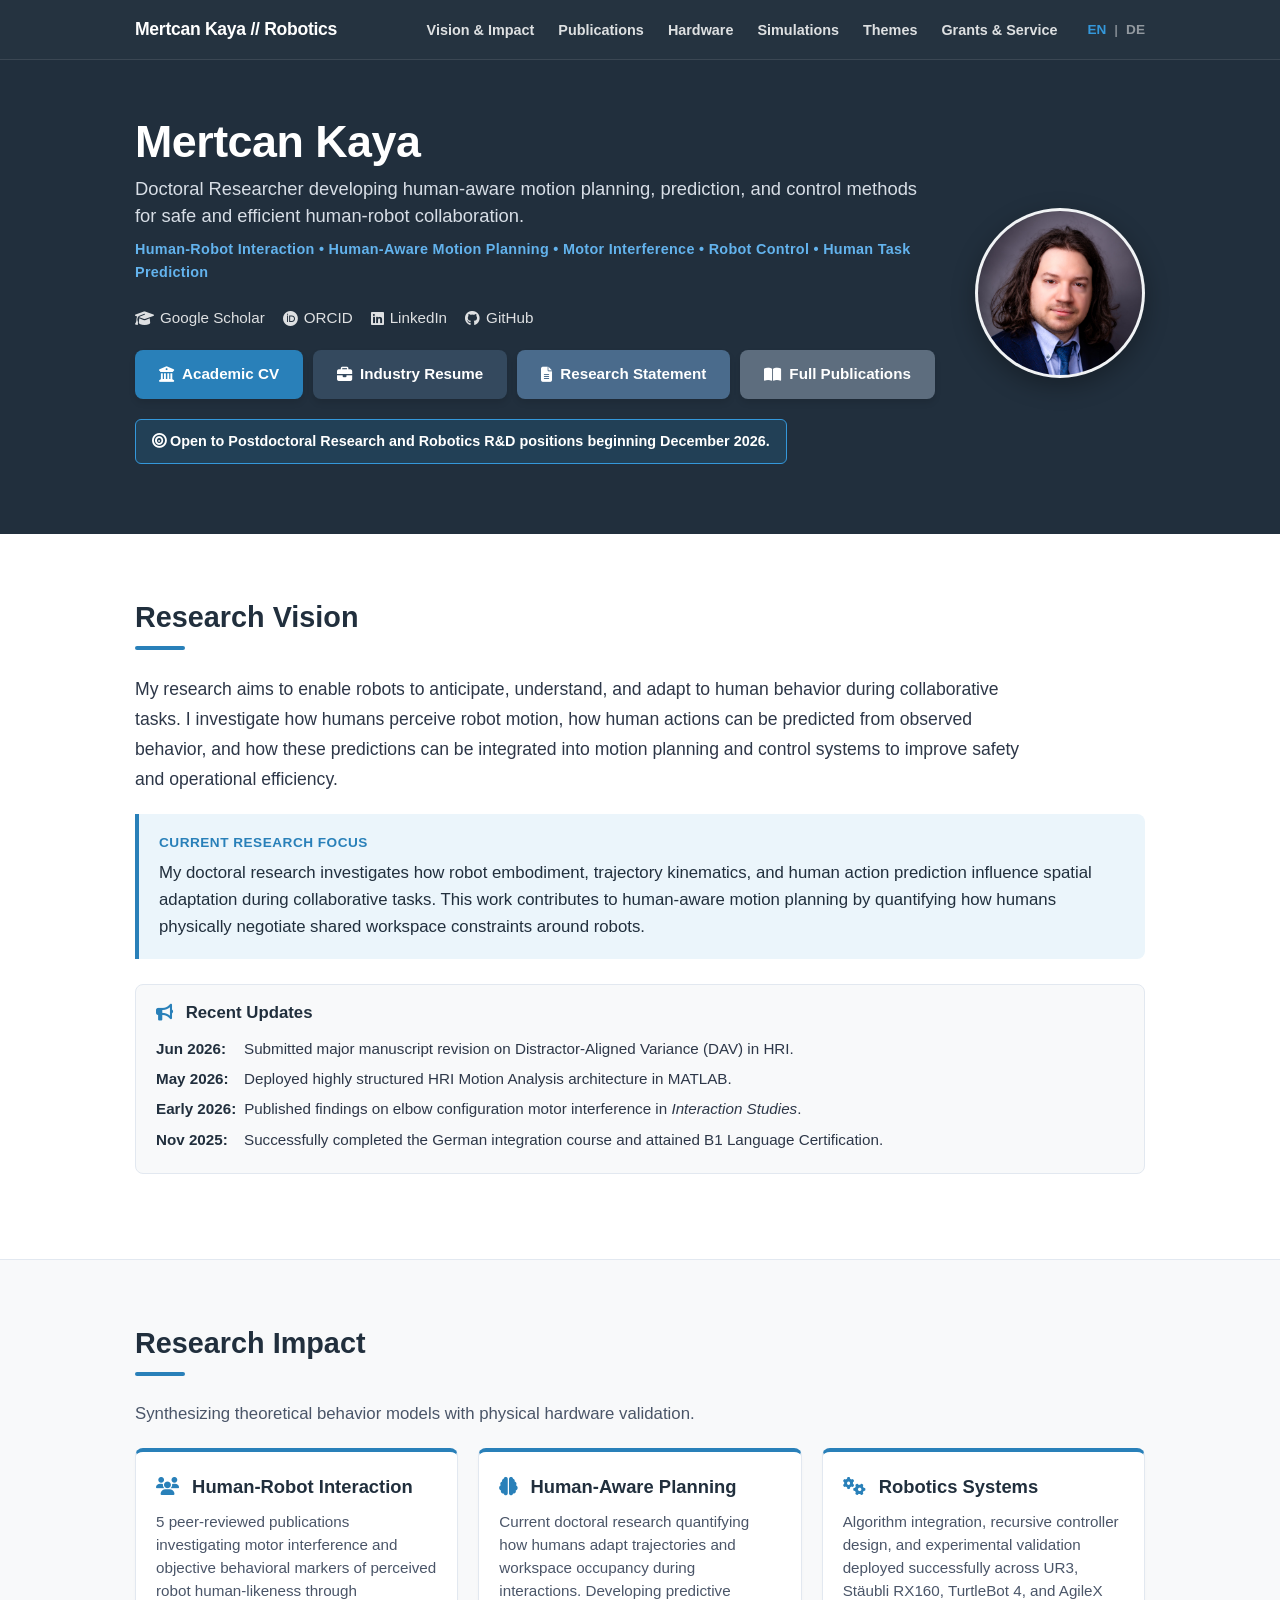
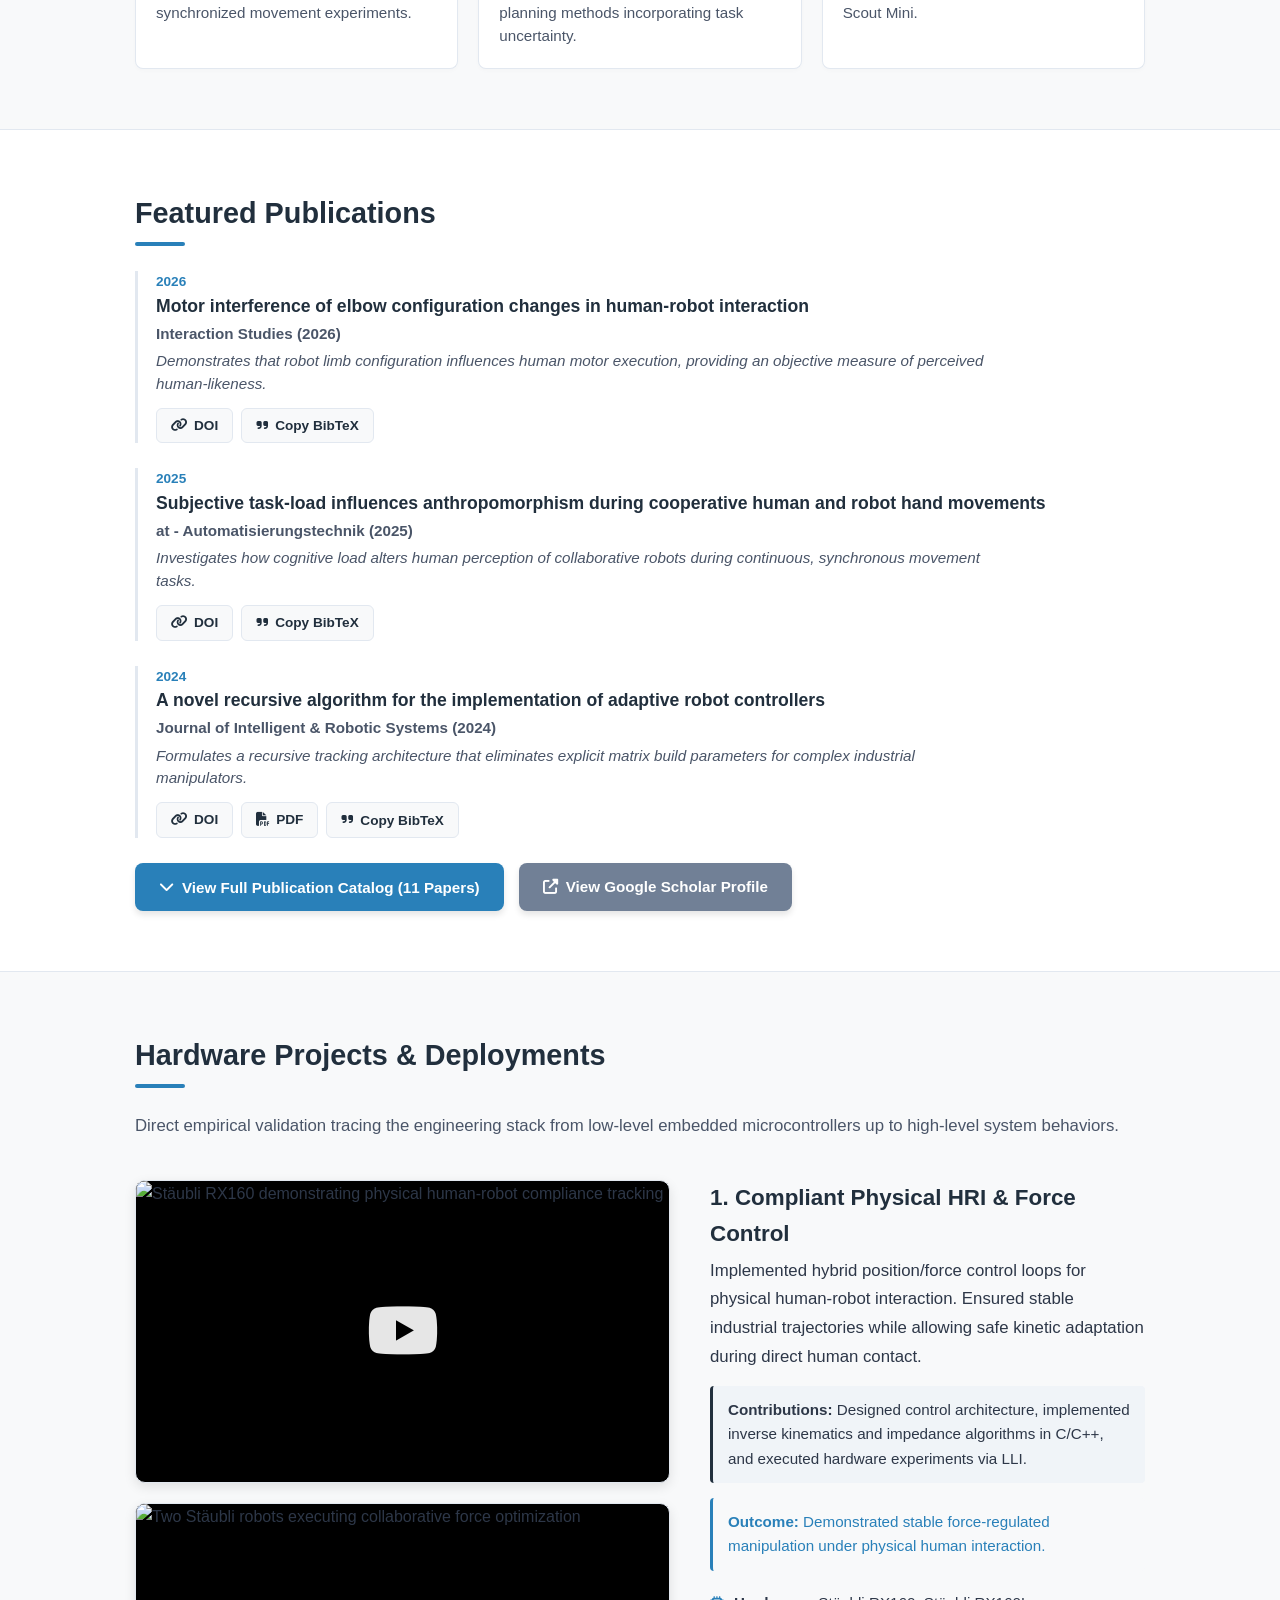
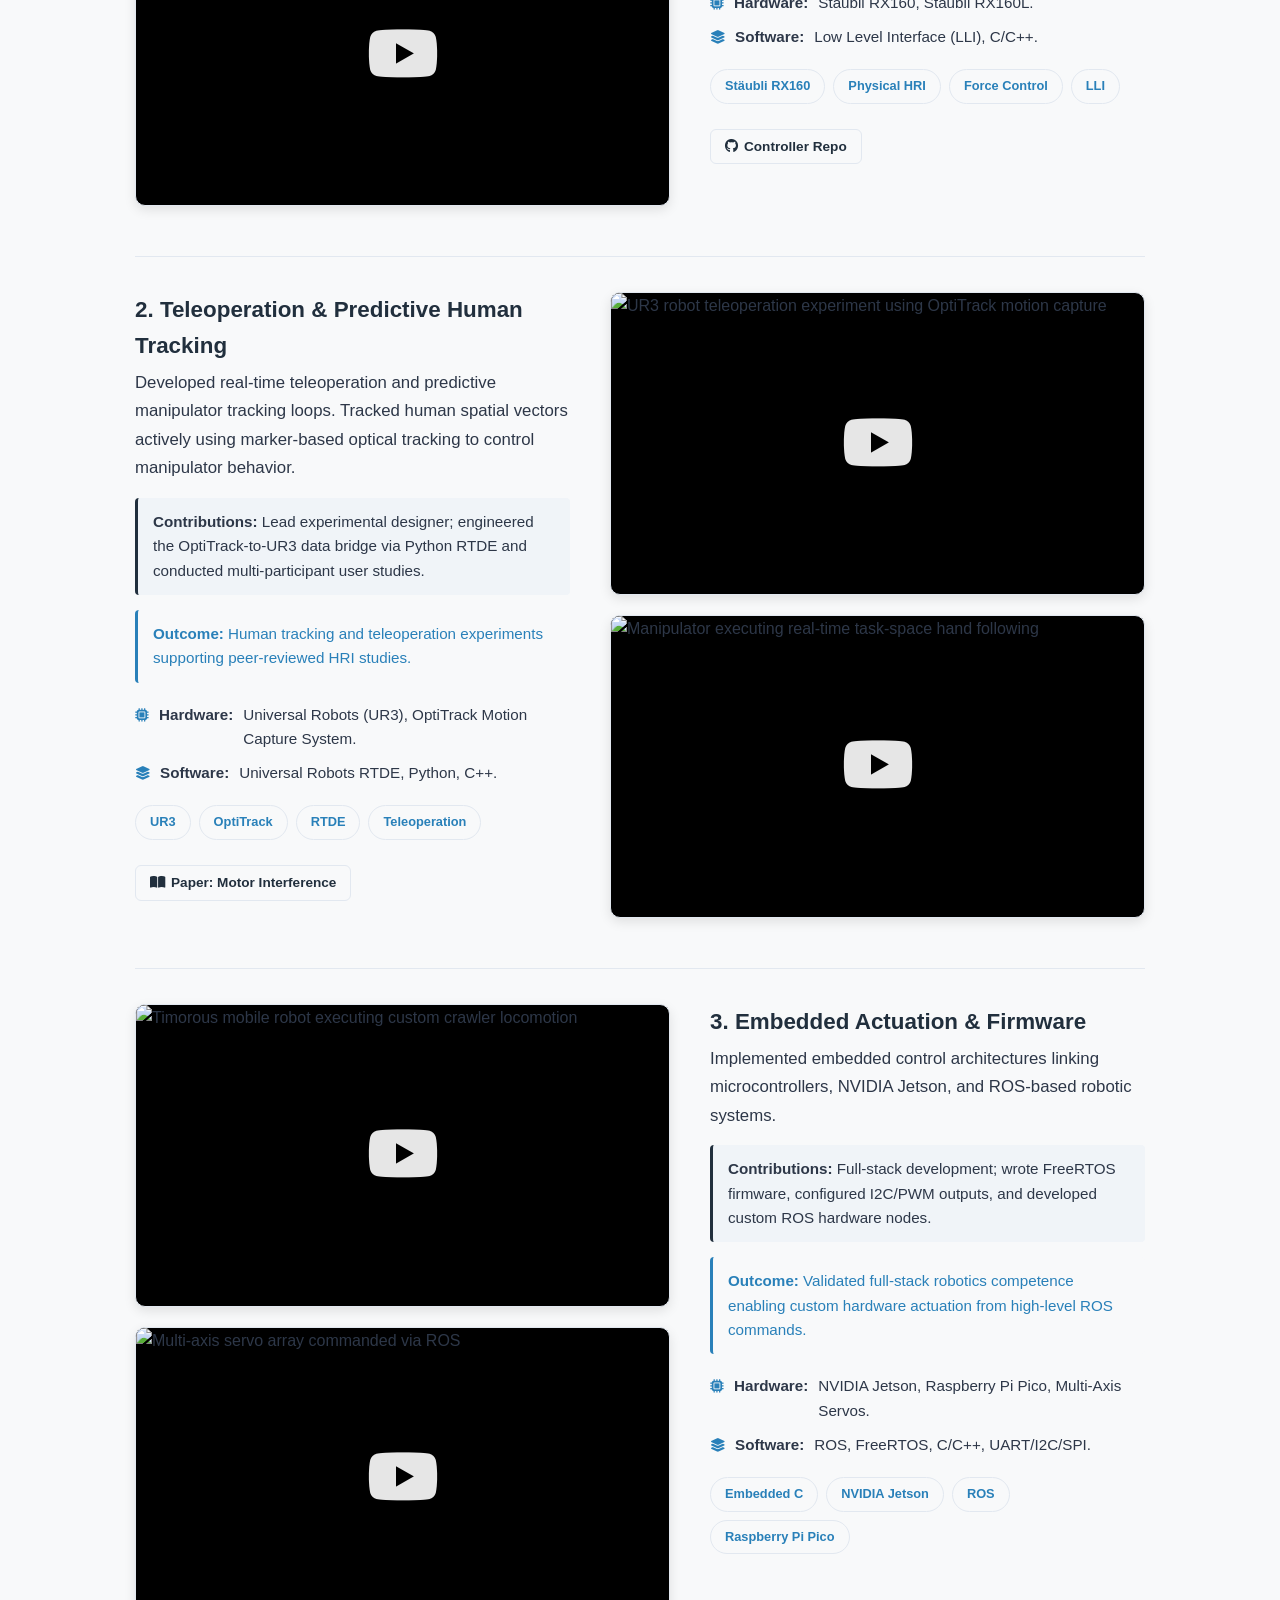
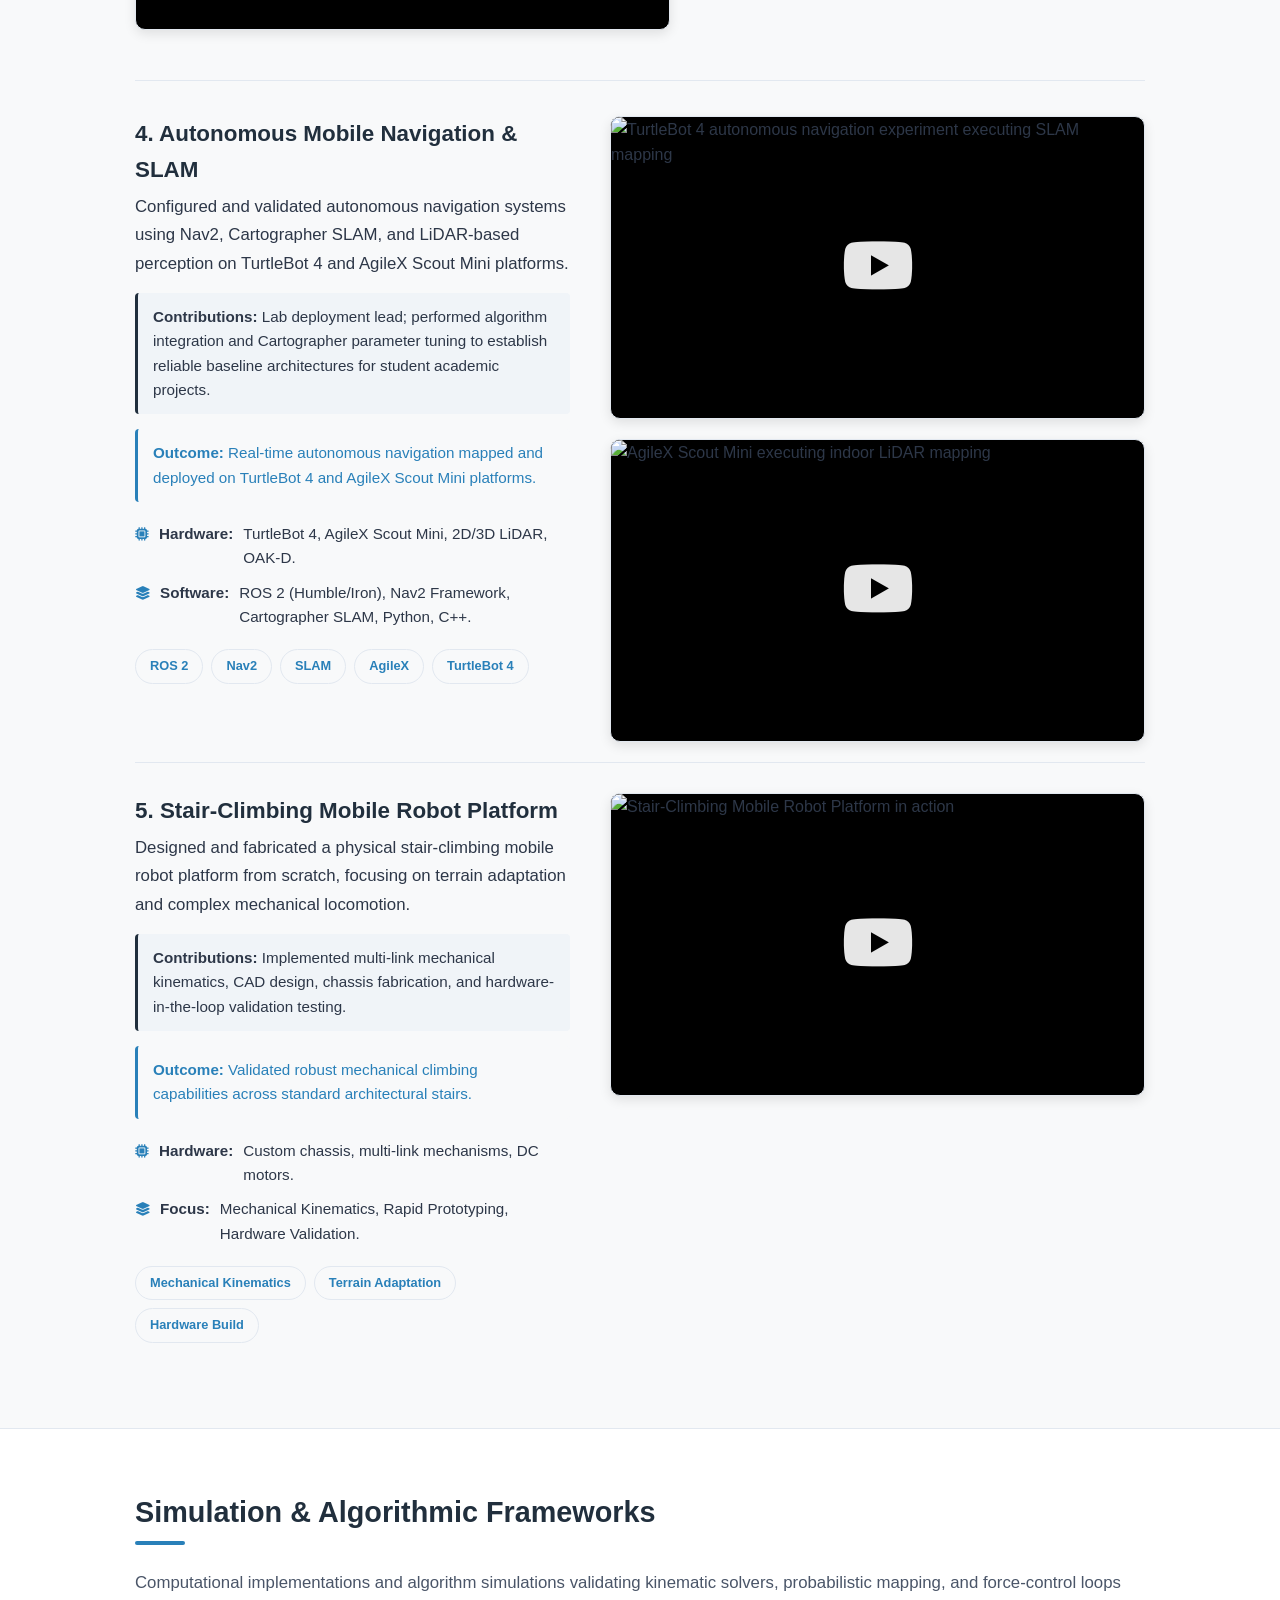
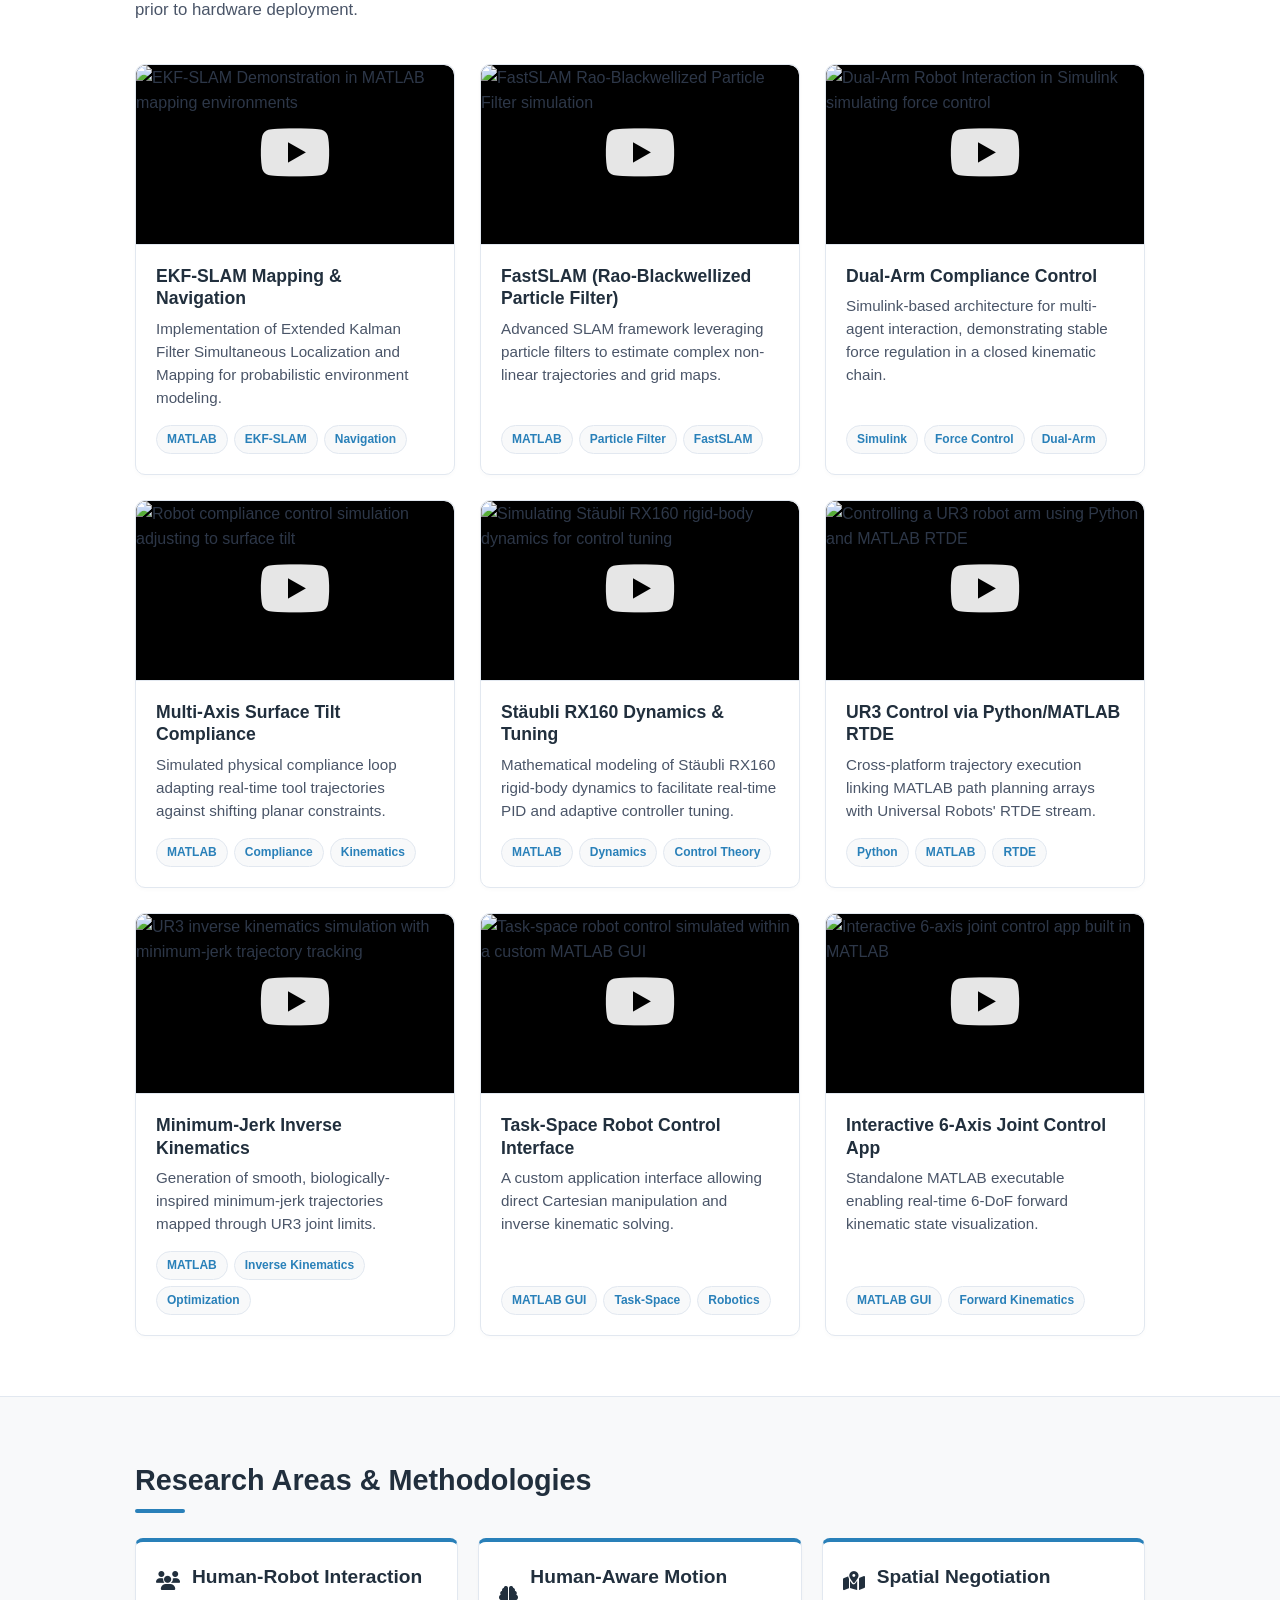
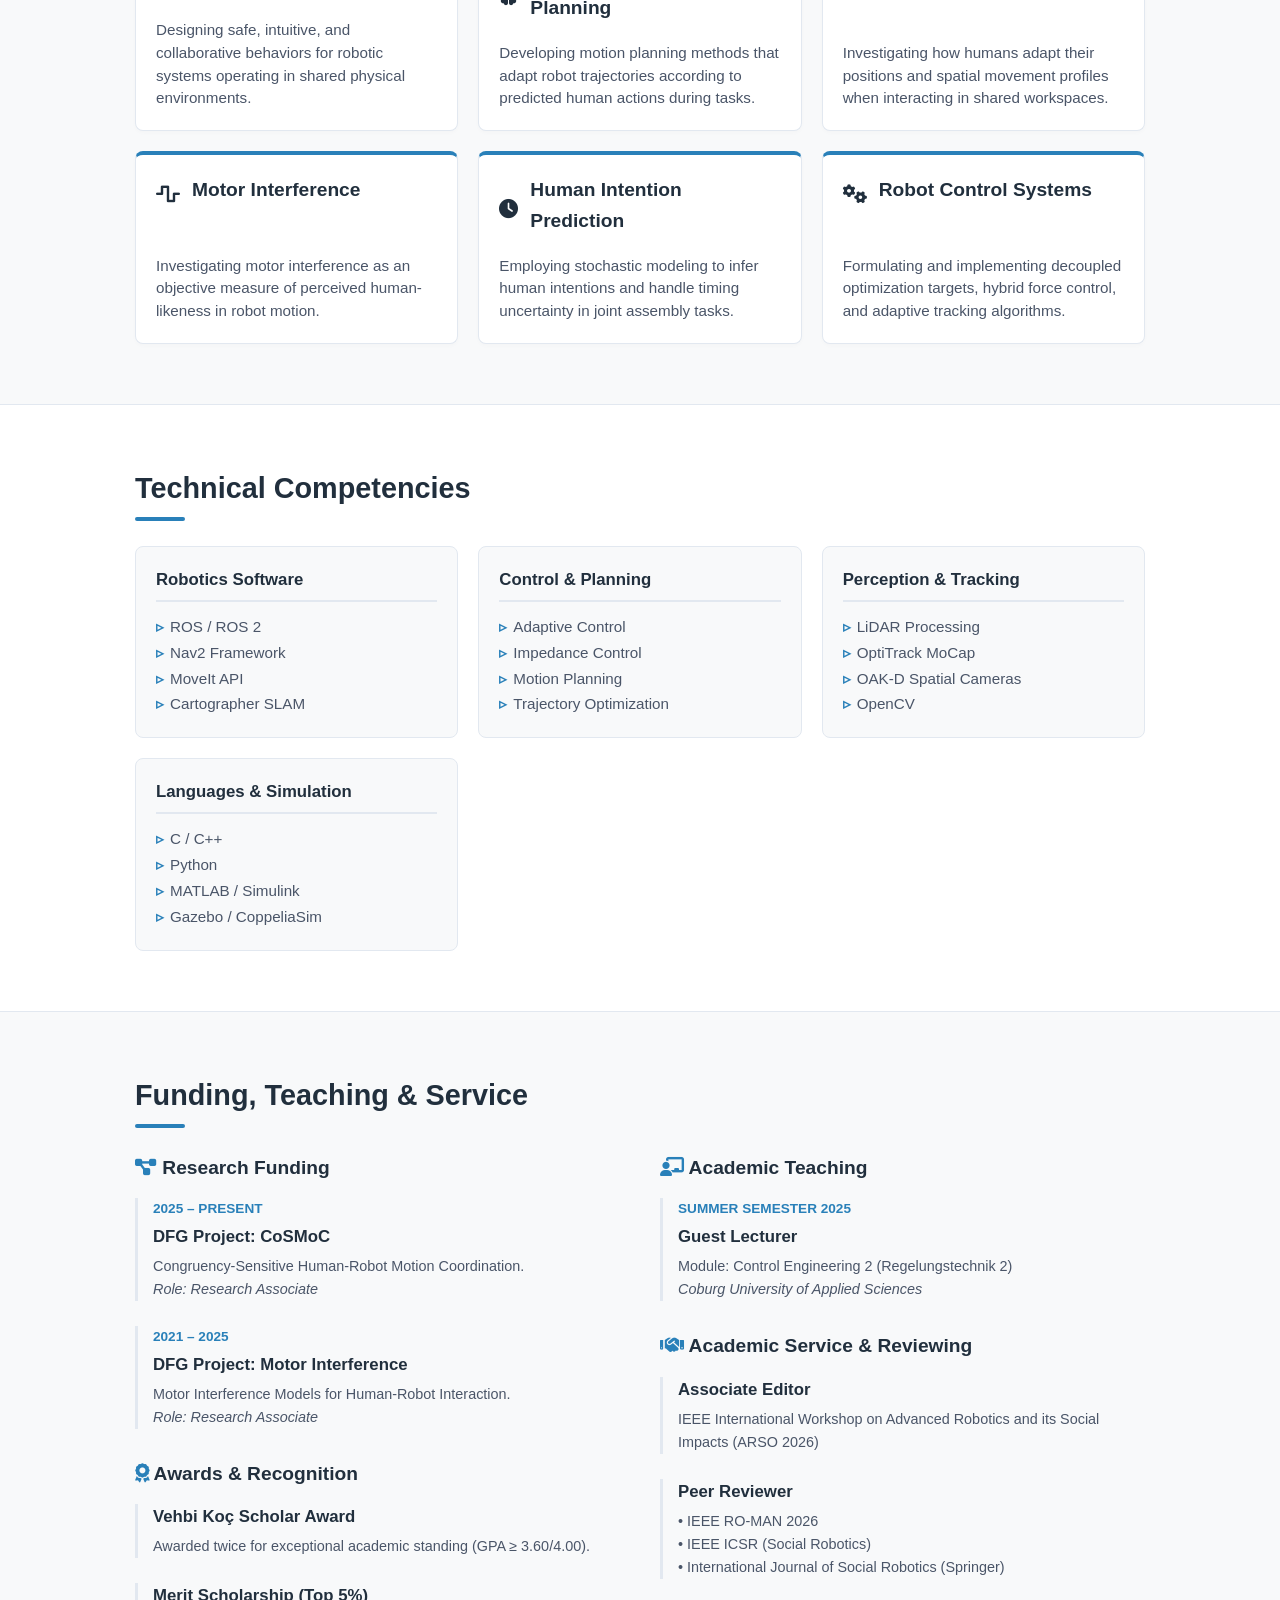
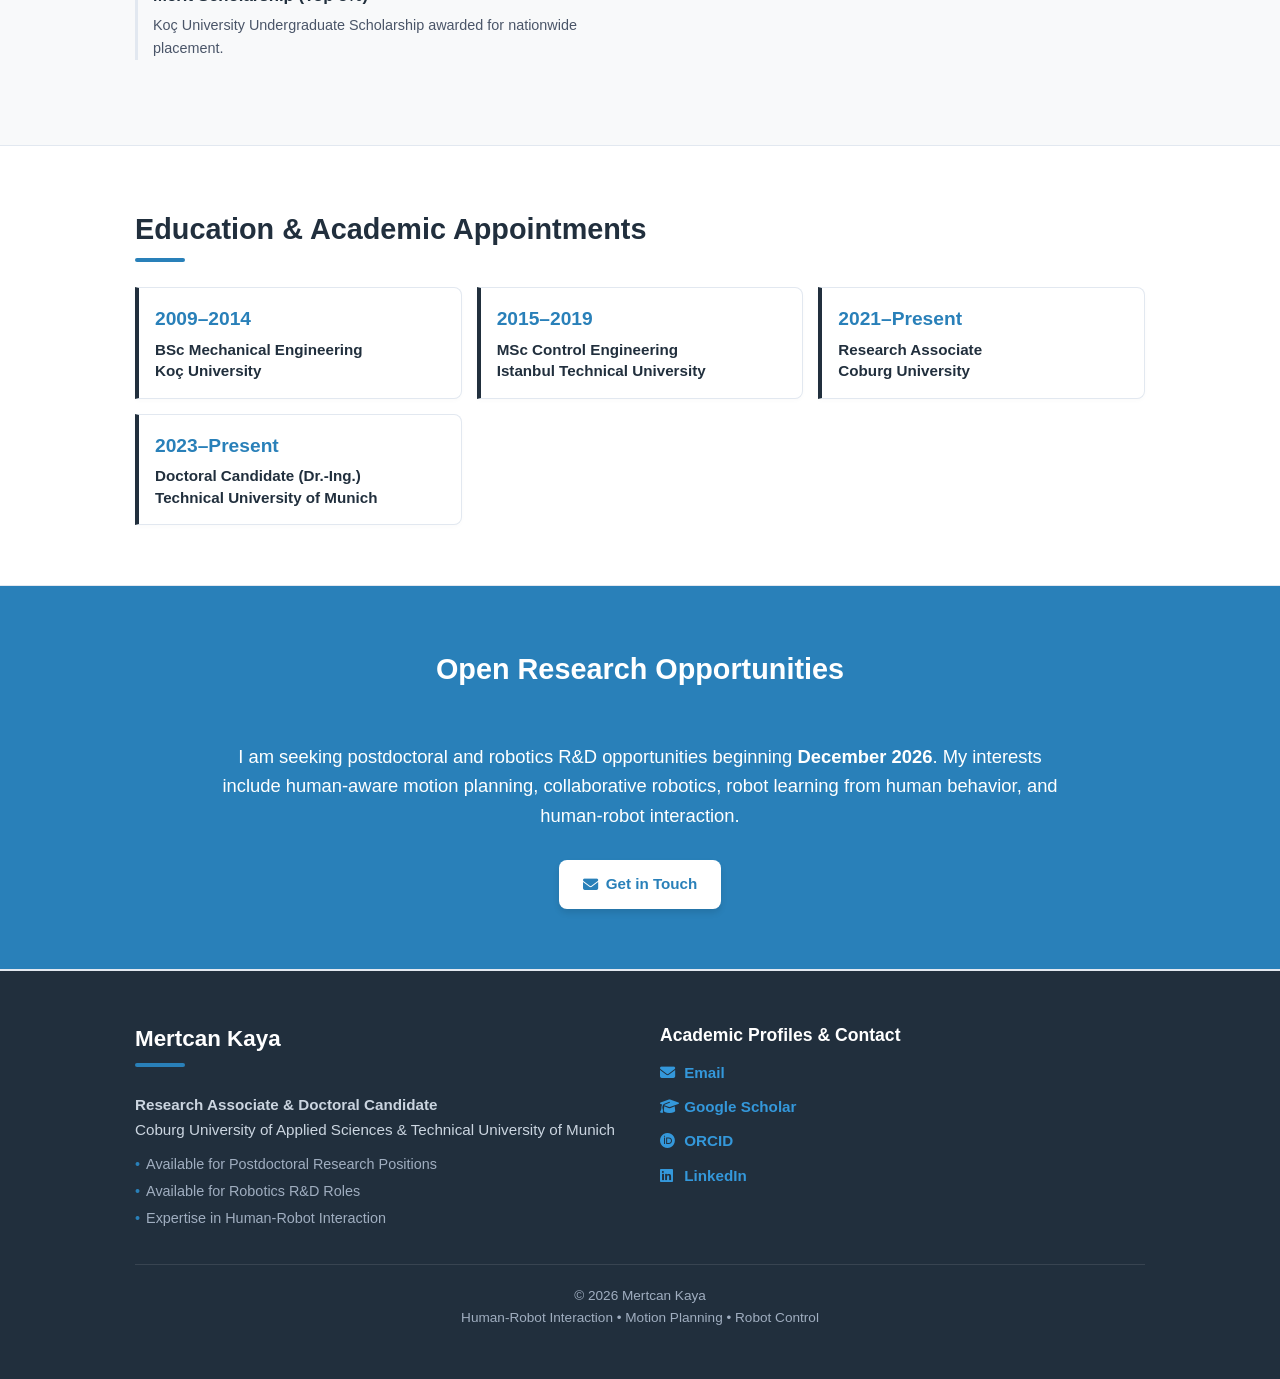
==== commit 4278a819: "Update project media section with YouTube video Replaced static robot icon and text with a YouTube v" ====
--- a/index.html
+++ b/index.html
@@ -474,10 +474,12 @@
                     </div>
                 </div>
                 
-                <div class="project-media" style="display: flex; align-items: center; justify-content: center; background: #e2e8f0; border-radius: 10px; min-height: 200px;">
-                    <!-- Replace with a photo of your stair climbing robot if you have one! -->
-                    <i class="fas fa-robot fa-4x" style="color: #a0aec0;"></i>
-                    <p style="text-align: center; color: #718096; margin-top: 15px; width: 100%;">Mechanical Capstone Project</p>
+                <div class="project-media">
+                    <!-- YouTube Video Container -->
+                    <div class="video-container" onclick="injectActiveStream(this, 'NlYYPoEO4zo')">
+                        <img src="https://img.youtube.com/vi/NlYYPoEO4zo/hqdefault.jpg" alt="Stair-Climbing Mobile Robot Platform in action">
+                        <div class="play-overlay-btn"><i class="fab fa-youtube"></i></div>
+                    </div>
                 </div>
             </div>
         </div>
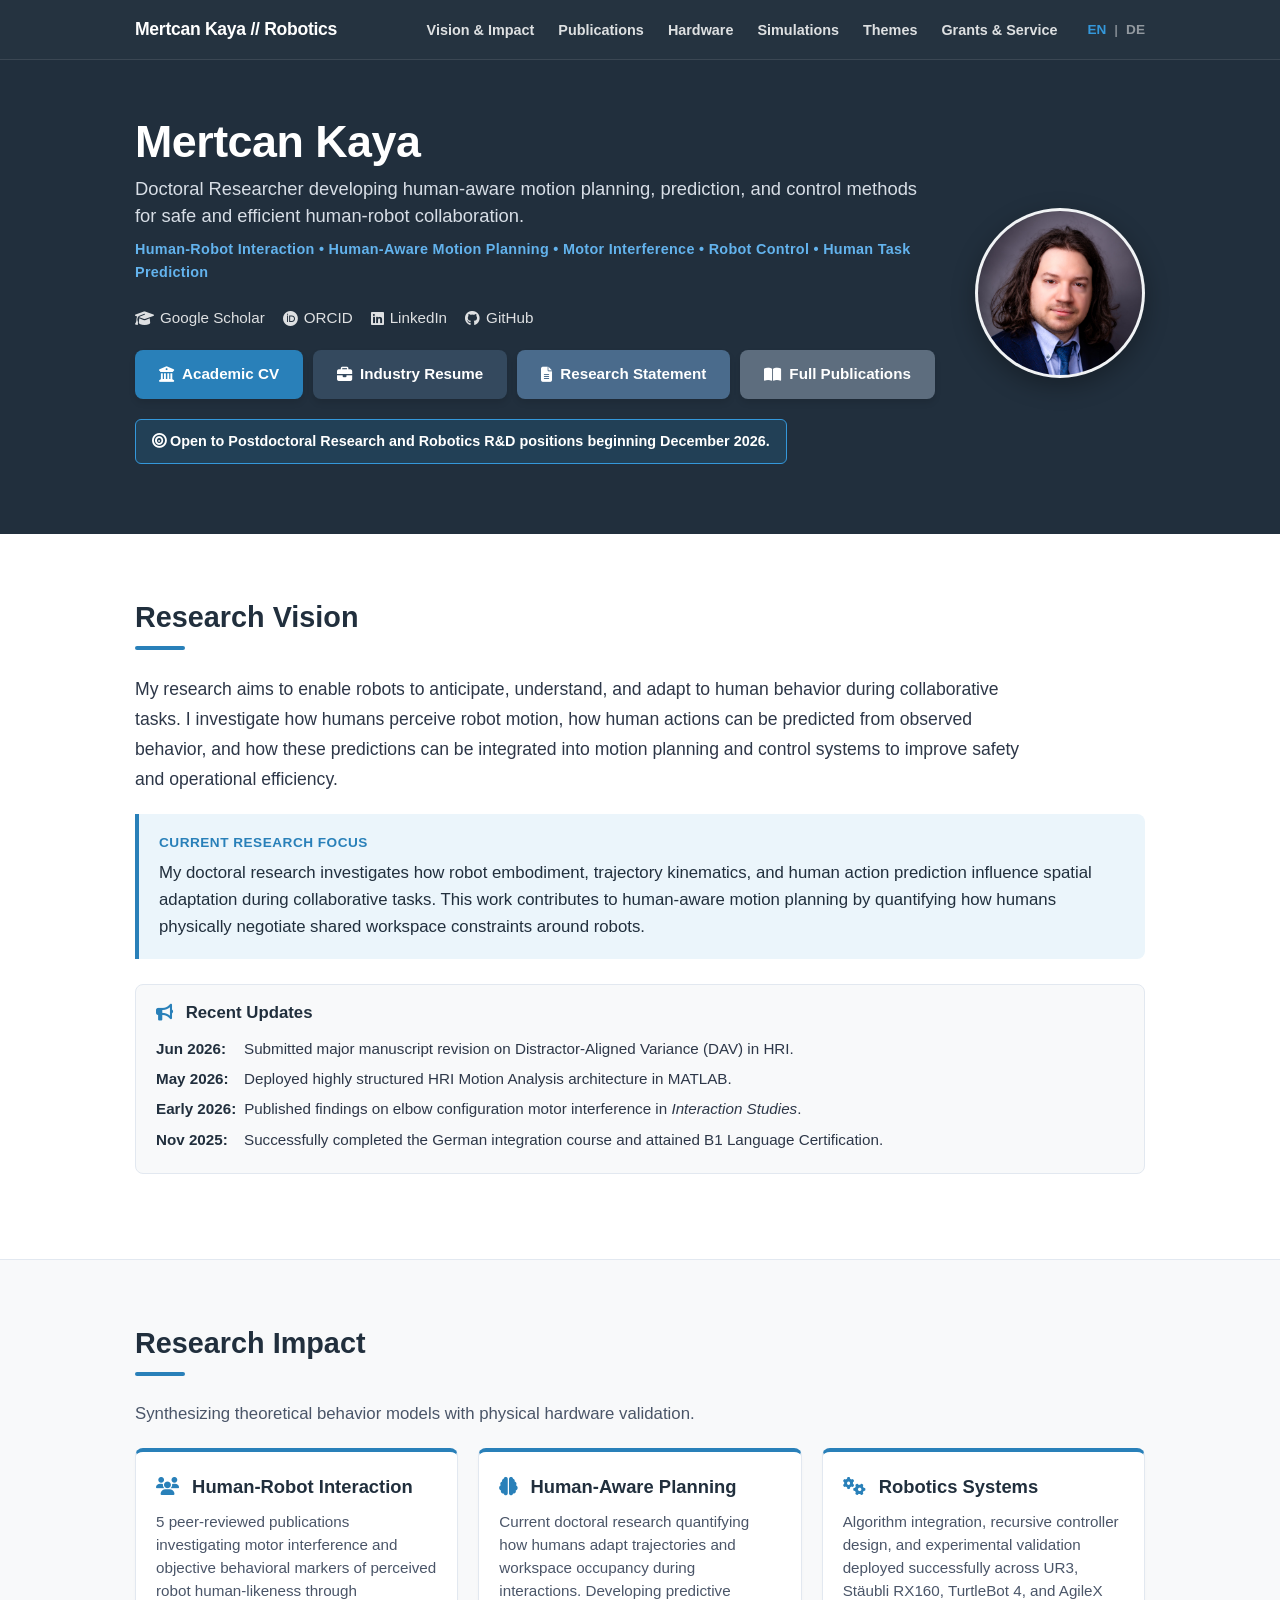
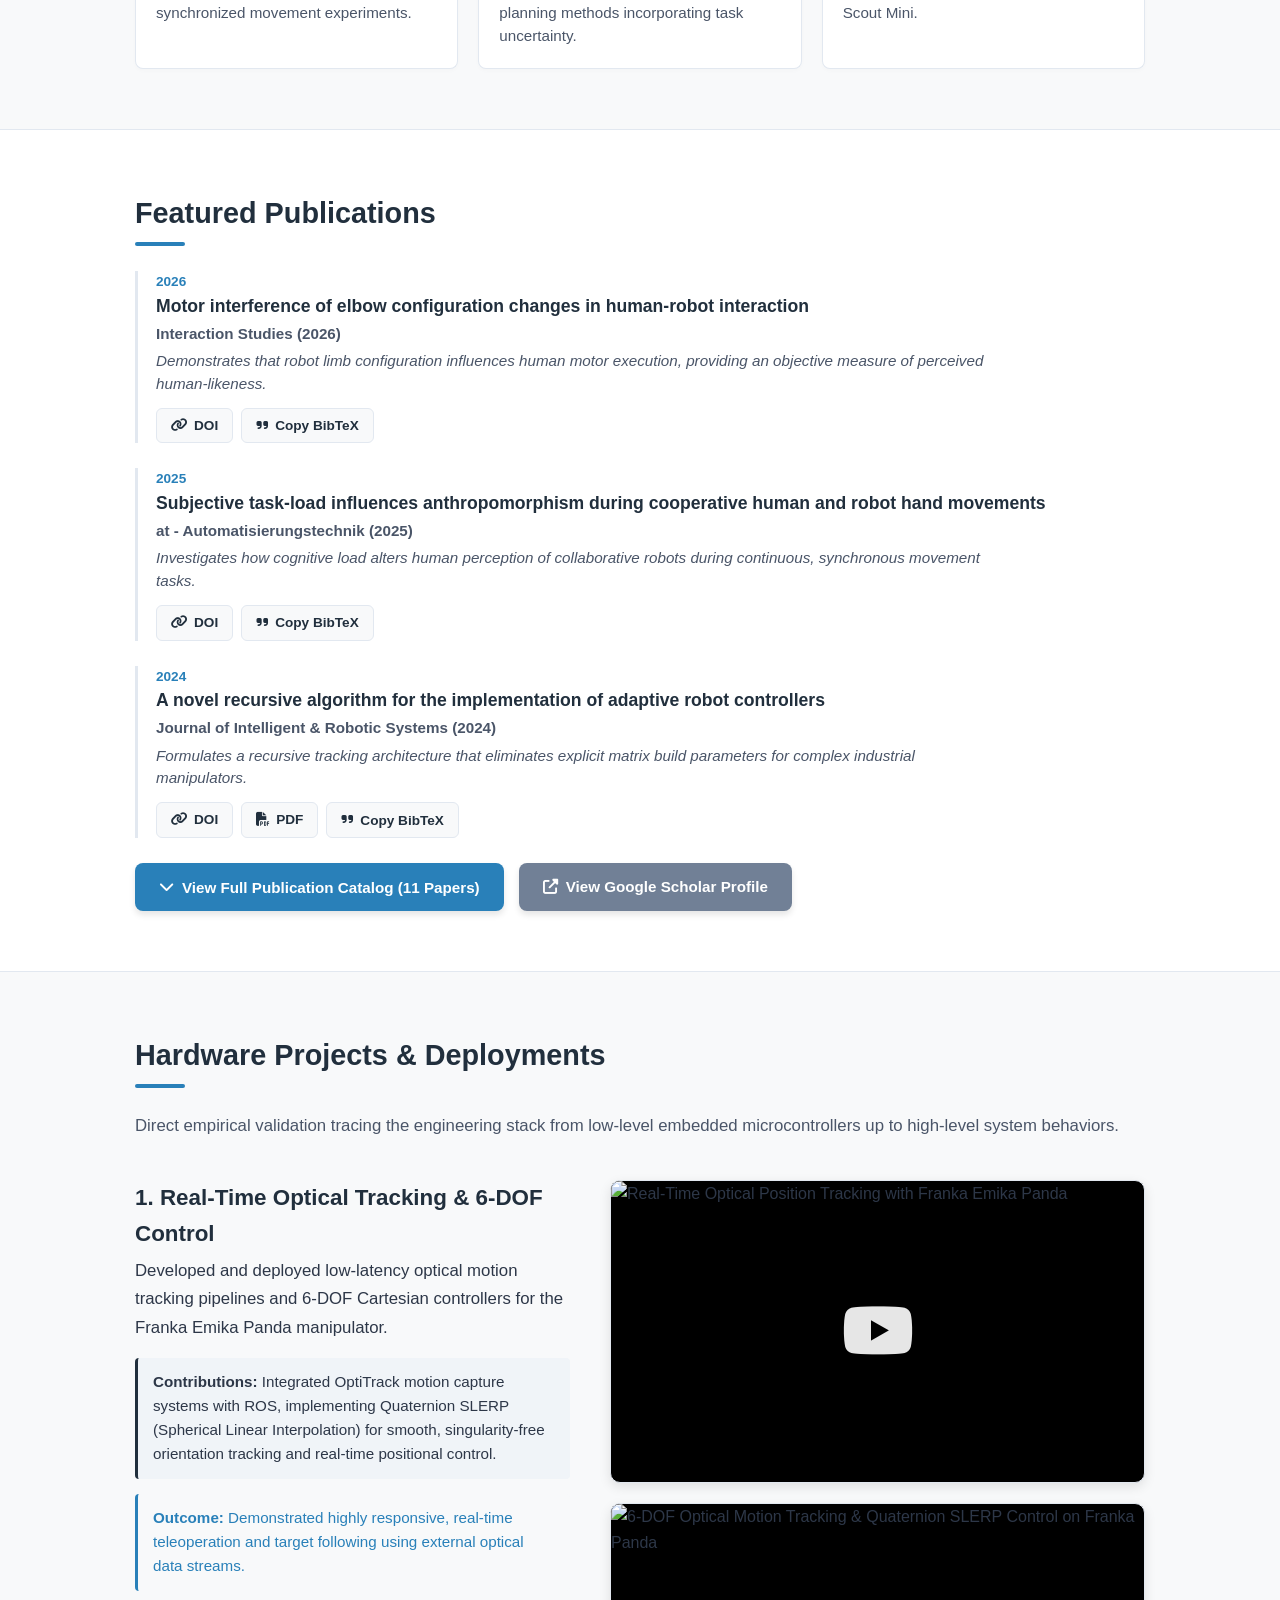
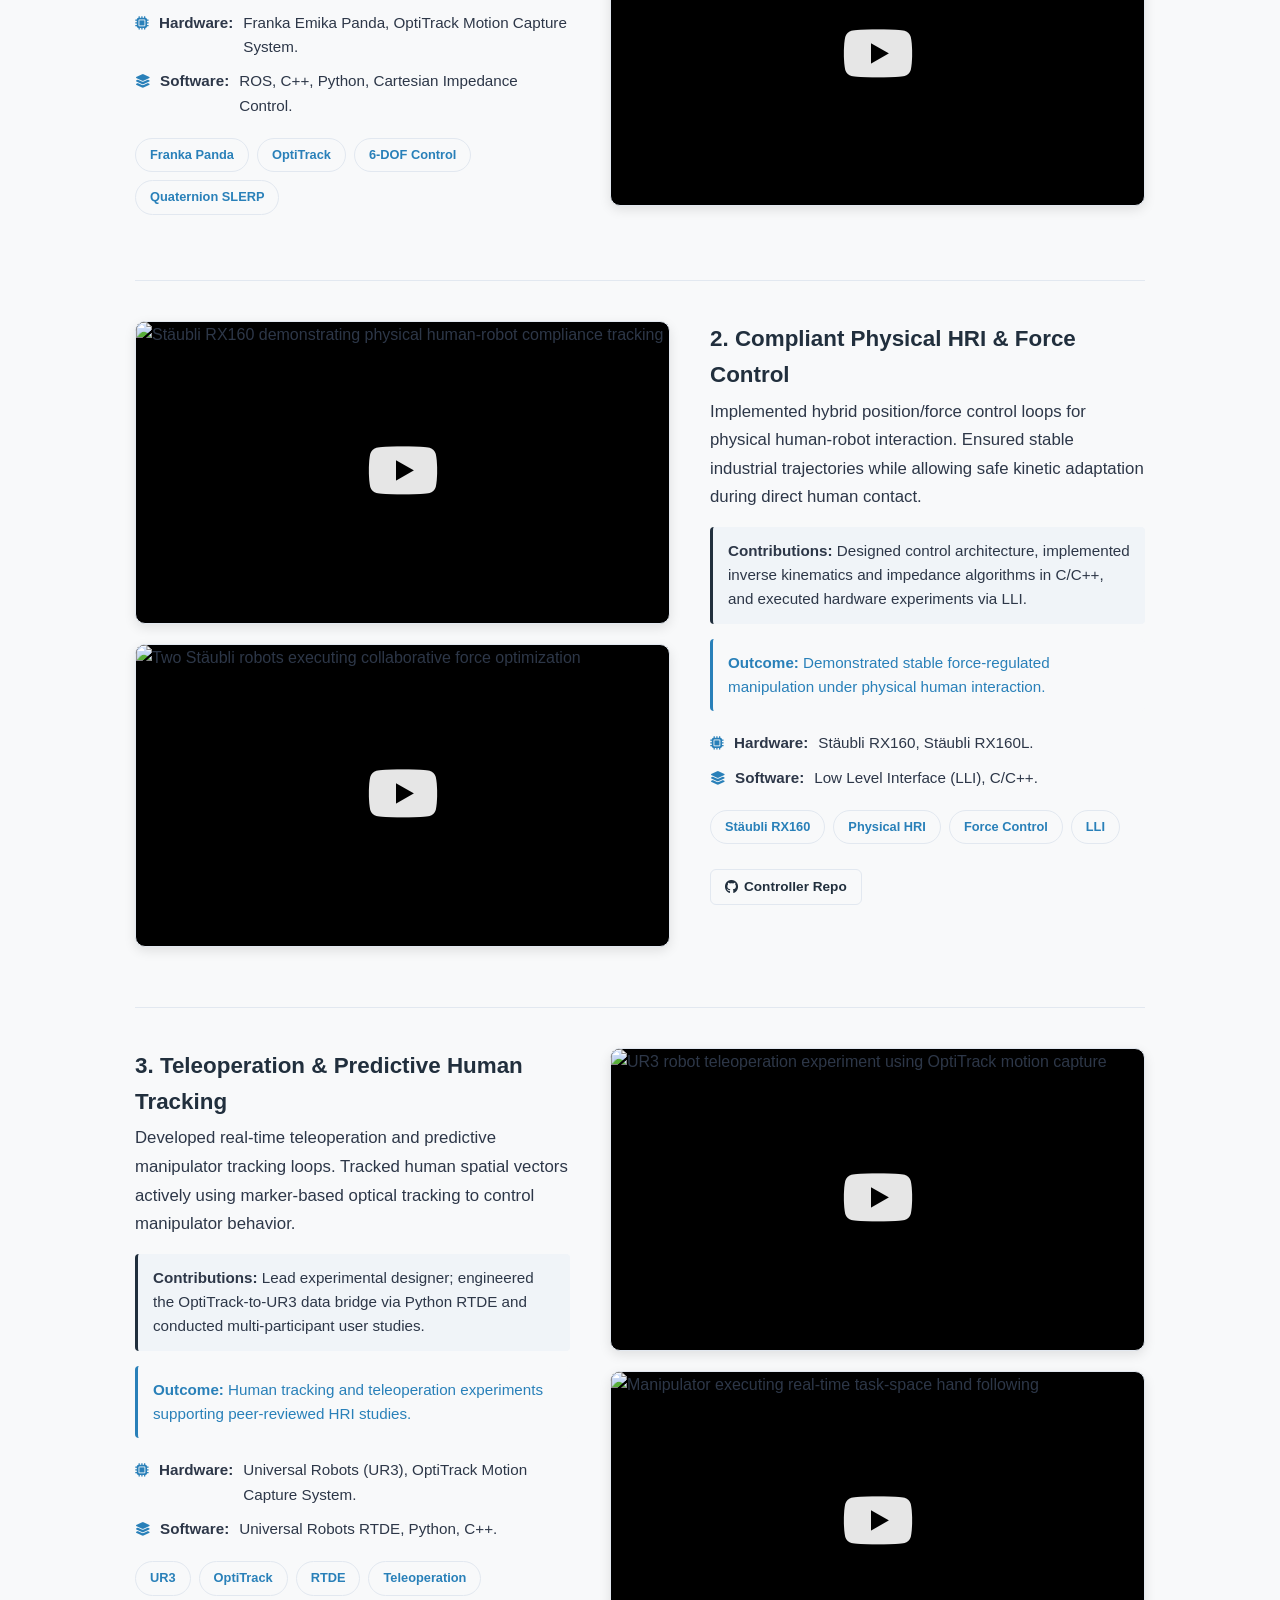
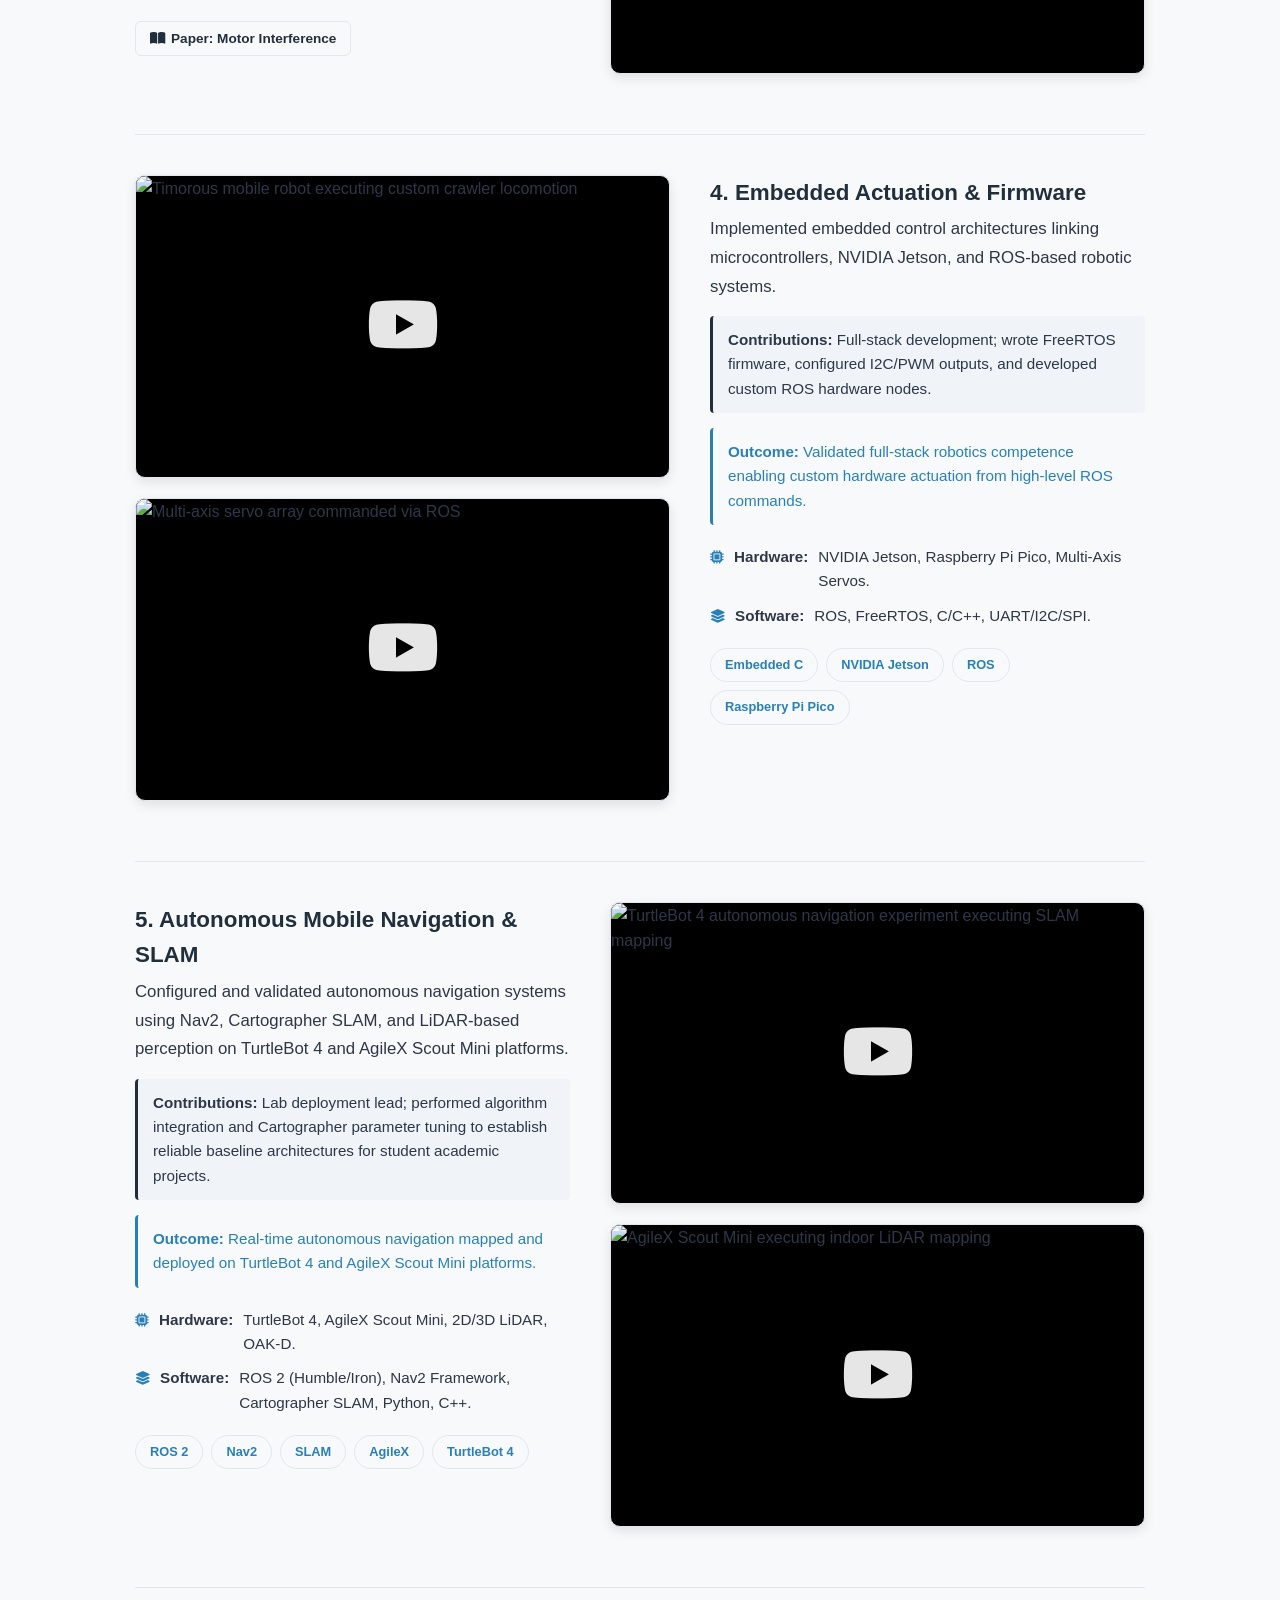
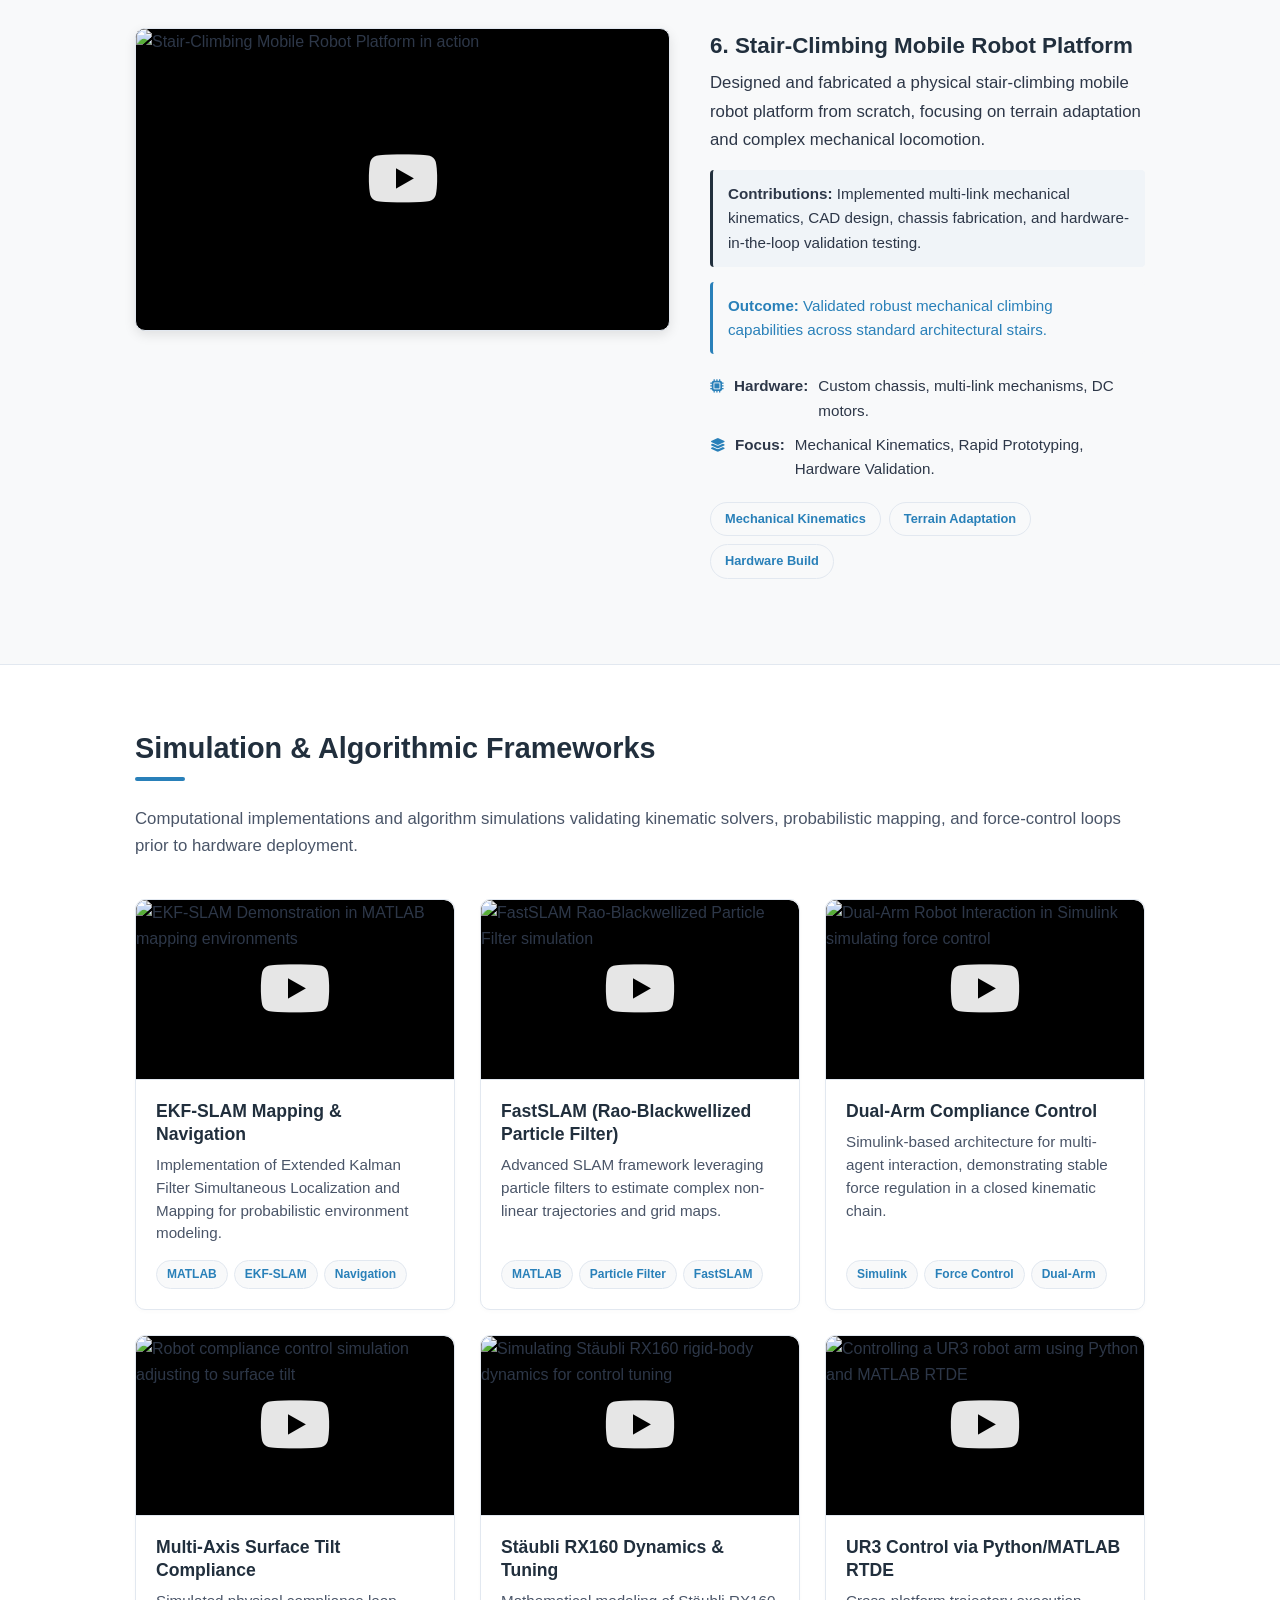
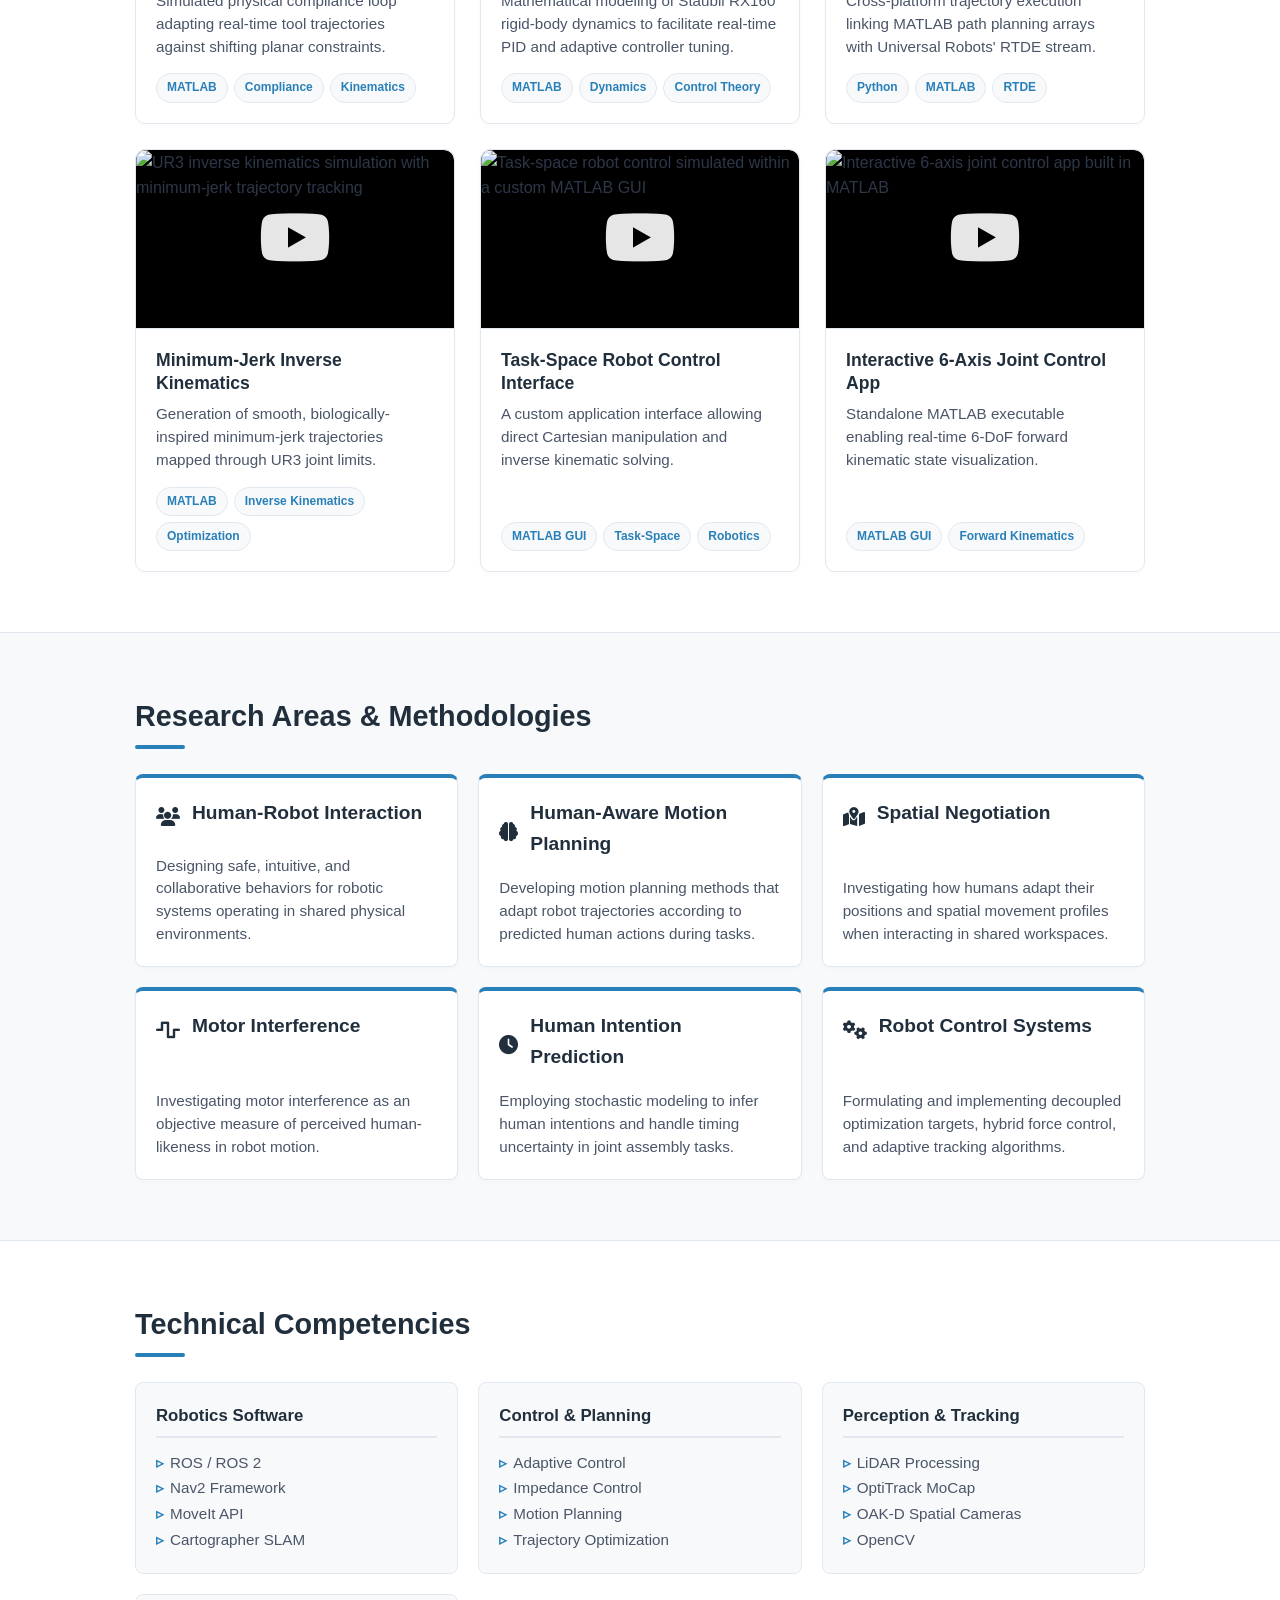
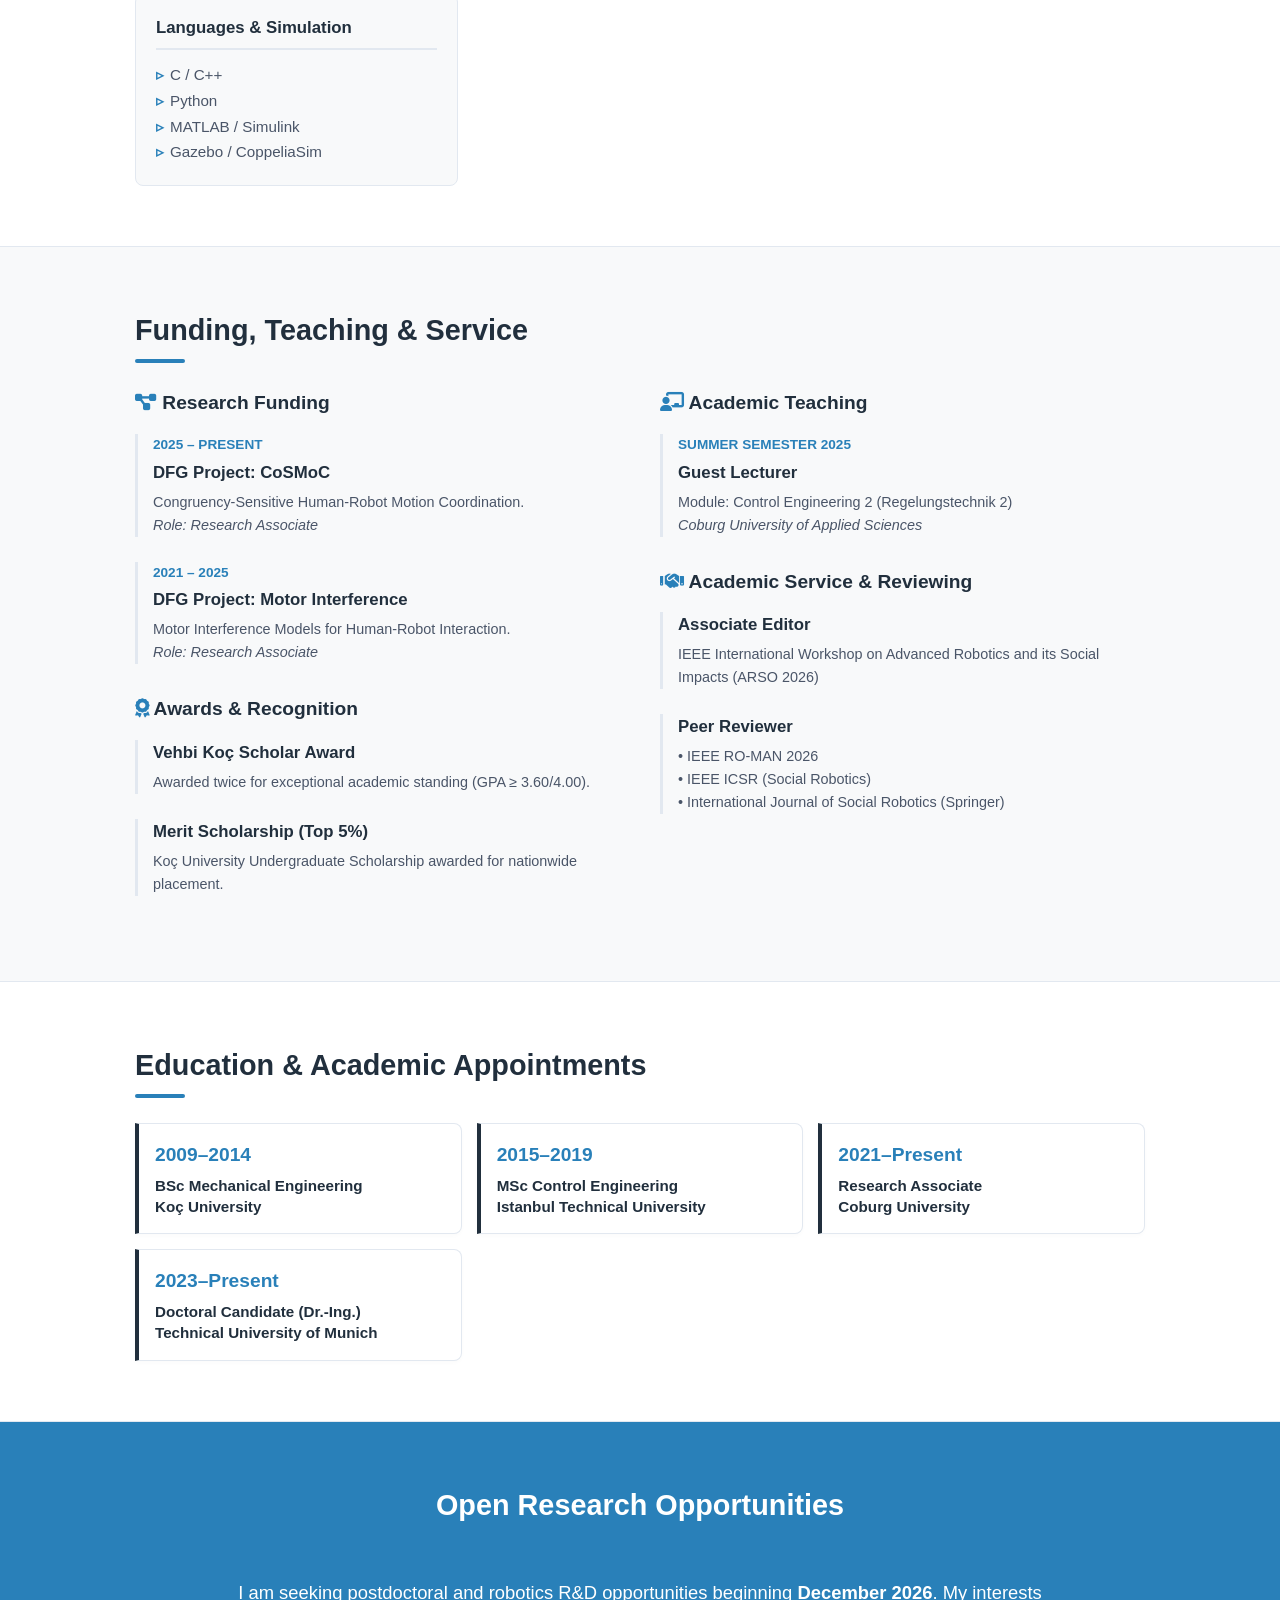
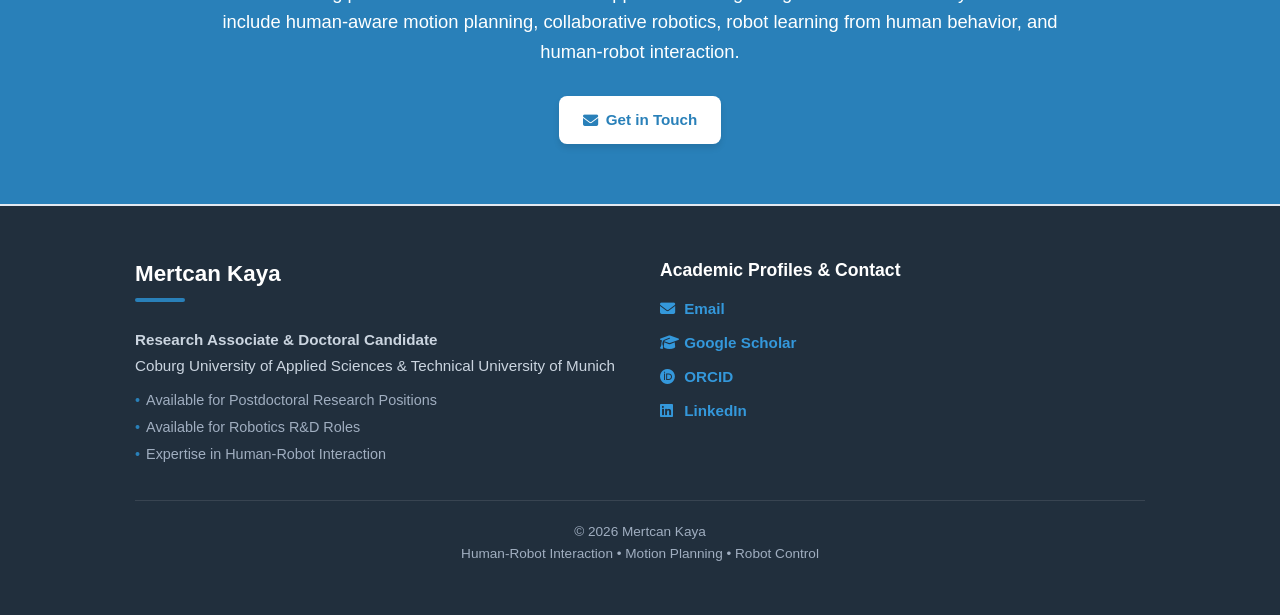
==== commit fa06d87d: "Revise project details and structure in index.html Updated project descriptions and reordered projec" ====
--- a/index.html
+++ b/index.html
@@ -303,7 +303,44 @@
             <h2>Hardware Projects & Deployments</h2>
             <p style="margin-bottom: 40px; font-size: 1.05rem; color: #4A5568;">Direct empirical validation tracing the engineering stack from low-level embedded microcontrollers up to high-level system behaviors.</p>
             
-            <div class="project-block" style="border-bottom: 1px solid var(--bordergray); padding-bottom: 30px;">
+            <!-- PROJECT 1: Franka Panda Optical Tracking -->
+            <div class="project-block" style="border-bottom: 1px solid var(--bordergray); padding-bottom: 40px; margin-bottom: 40px;">
+                <div class="project-info">
+                    <h3 style="font-size: 1.4rem; border:none; margin-bottom: 5px;">1. Real-Time Optical Tracking & 6-DOF Control</h3>
+                    <p class="project-objective">
+                        Developed and deployed low-latency optical motion tracking pipelines and 6-DOF Cartesian controllers for the Franka Emika Panda manipulator.
+                    </p>
+                    <div class="project-role">
+                        <strong>Contributions:</strong> Integrated OptiTrack motion capture systems with ROS, implementing Quaternion SLERP (Spherical Linear Interpolation) for smooth, singularity-free orientation tracking and real-time positional control.
+                    </div>
+                    <div class="project-outcome">
+                        <strong>Outcome:</strong> Demonstrated highly responsive, real-time teleoperation and target following using external optical data streams.
+                    </div>
+                    
+                    <ul class="spec-list">
+                        <li><i class="fas fa-microchip"></i> <strong>Hardware:</strong> Franka Emika Panda, OptiTrack Motion Capture System.</li>
+                        <li><i class="fas fa-layer-group"></i> <strong>Software:</strong> ROS, C++, Python, Cartesian Impedance Control.</li>
+                    </ul>
+
+                    <div class="tech-tags">
+                        <span>Franka Panda</span><span>OptiTrack</span><span>6-DOF Control</span><span>Quaternion SLERP</span>
+                    </div>
+                </div>
+
+                <div class="project-media">
+                    <div class="video-container" onclick="injectActiveStream(this, 'Fbi0rVN-31E')">
+                        <img src="https://img.youtube.com/vi/Fbi0rVN-31E/maxresdefault.jpg" alt="Real-Time Optical Position Tracking with Franka Emika Panda">
+                        <div class="play-overlay-btn"><i class="fab fa-youtube"></i></div>
+                    </div>
+                    <div class="video-container" onclick="injectActiveStream(this, 'Oq5vycvKSBs')">
+                        <img src="https://img.youtube.com/vi/Oq5vycvKSBs/maxresdefault.jpg" alt="6-DOF Optical Motion Tracking & Quaternion SLERP Control on Franka Panda">
+                        <div class="play-overlay-btn"><i class="fab fa-youtube"></i></div>
+                    </div>
+                </div>
+            </div>
+
+            <!-- PROJECT 2: Stäubli RX160 -->
+            <div class="project-block" style="border-bottom: 1px solid var(--bordergray); padding-bottom: 40px; margin-bottom: 40px;">
                 <div class="project-media">
                     <div class="video-container" onclick="injectActiveStream(this, 'B89a4sofGeU')">
                         <img src="https://img.youtube.com/vi/B89a4sofGeU/maxresdefault.jpg" alt="Stäubli RX160 demonstrating physical human-robot compliance tracking">
@@ -316,7 +353,7 @@
                 </div>
 
                 <div class="project-info">
-                    <h3 style="font-size: 1.4rem; border:none; margin-bottom: 5px;">1. Compliant Physical HRI & Force Control</h3>
+                    <h3 style="font-size: 1.4rem; border:none; margin-bottom: 5px;">2. Compliant Physical HRI & Force Control</h3>
                     <p class="project-objective">
                         Implemented hybrid position/force control loops for physical human-robot interaction. Ensured stable industrial trajectories while allowing safe kinetic adaptation during direct human contact.
                     </p>
@@ -342,9 +379,10 @@
                 </div>
             </div>
 
-            <div class="project-block" style="border-bottom: 1px solid var(--bordergray); padding-bottom: 30px;">
+            <!-- PROJECT 3: UR3 Teleoperation -->
+            <div class="project-block" style="border-bottom: 1px solid var(--bordergray); padding-bottom: 40px; margin-bottom: 40px;">
                 <div class="project-info">
-                    <h3 style="font-size: 1.4rem; border:none; margin-bottom: 5px;">2. Teleoperation & Predictive Human Tracking</h3>
+                    <h3 style="font-size: 1.4rem; border:none; margin-bottom: 5px;">3. Teleoperation & Predictive Human Tracking</h3>
                     <p class="project-objective">
                         Developed real-time teleoperation and predictive manipulator tracking loops. Tracked human spatial vectors actively using marker-based optical tracking to control manipulator behavior.
                     </p>
@@ -381,7 +419,8 @@
                 </div>
             </div>
 
-            <div class="project-block" style="border-bottom: 1px solid var(--bordergray); padding-bottom: 30px;">
+            <!-- PROJECT 4: Embedded Actuation -->
+            <div class="project-block" style="border-bottom: 1px solid var(--bordergray); padding-bottom: 40px; margin-bottom: 40px;">
                 <div class="project-media">
                     <div class="video-container" onclick="injectActiveStream(this, 'VcGA7Ie5stE')">
                         <img src="https://img.youtube.com/vi/VcGA7Ie5stE/maxresdefault.jpg" alt="Timorous mobile robot executing custom crawler locomotion">
@@ -394,7 +433,7 @@
                 </div>
 
                 <div class="project-info">
-                    <h3 style="font-size: 1.4rem; border:none; margin-bottom: 5px;">3. Embedded Actuation & Firmware</h3>
+                    <h3 style="font-size: 1.4rem; border:none; margin-bottom: 5px;">4. Embedded Actuation & Firmware</h3>
                     <p class="project-objective">
                         Implemented embedded control architectures linking microcontrollers, NVIDIA Jetson, and ROS-based robotic systems.
                     </p>
@@ -416,9 +455,10 @@
                 </div>
             </div>
 
-            <div class="project-block" style="margin-bottom: 0;">
+            <!-- PROJECT 5: Autonomous Navigation -->
+            <div class="project-block" style="border-bottom: 1px solid var(--bordergray); padding-bottom: 40px; margin-bottom: 40px;">
                 <div class="project-info">
-                    <h3 style="font-size: 1.4rem; border:none; margin-bottom: 5px;">4. Autonomous Mobile Navigation & SLAM</h3>
+                    <h3 style="font-size: 1.4rem; border:none; margin-bottom: 5px;">5. Autonomous Mobile Navigation & SLAM</h3>
                     <p class="project-objective">
                         Configured and validated autonomous navigation systems using Nav2, Cartographer SLAM, and LiDAR-based perception on TurtleBot 4 and AgileX Scout Mini platforms.
                     </p>
@@ -451,9 +491,17 @@
                 </div>
             </div>
 
-            <div class="project-block" style="margin-bottom: 0; padding-top: 30px; border-top: 1px solid var(--bordergray);">
+            <!-- PROJECT 6: Stair-Climbing Robot -->
+            <div class="project-block" style="margin-bottom: 0;">
+                <div class="project-media">
+                    <div class="video-container" onclick="injectActiveStream(this, 'NlYYPoEO4zo')">
+                        <img src="https://img.youtube.com/vi/NlYYPoEO4zo/hqdefault.jpg" alt="Stair-Climbing Mobile Robot Platform in action">
+                        <div class="play-overlay-btn"><i class="fab fa-youtube"></i></div>
+                    </div>
+                </div>
+                
                 <div class="project-info">
-                    <h3 style="font-size: 1.4rem; border:none; margin-bottom: 5px;">5. Stair-Climbing Mobile Robot Platform</h3>
+                    <h3 style="font-size: 1.4rem; border:none; margin-bottom: 5px;">6. Stair-Climbing Mobile Robot Platform</h3>
                     <p class="project-objective">
                         Designed and fabricated a physical stair-climbing mobile robot platform from scratch, focusing on terrain adaptation and complex mechanical locomotion.
                     </p>
@@ -473,15 +521,8 @@
                         <span>Mechanical Kinematics</span><span>Terrain Adaptation</span><span>Hardware Build</span>
                     </div>
                 </div>
-                
-                <div class="project-media">
-                    <!-- YouTube Video Container -->
-                    <div class="video-container" onclick="injectActiveStream(this, 'NlYYPoEO4zo')">
-                        <img src="https://img.youtube.com/vi/NlYYPoEO4zo/hqdefault.jpg" alt="Stair-Climbing Mobile Robot Platform in action">
-                        <div class="play-overlay-btn"><i class="fab fa-youtube"></i></div>
-                    </div>
-                </div>
-            </div>
+            </div>
+
         </div>
     </section>
 
